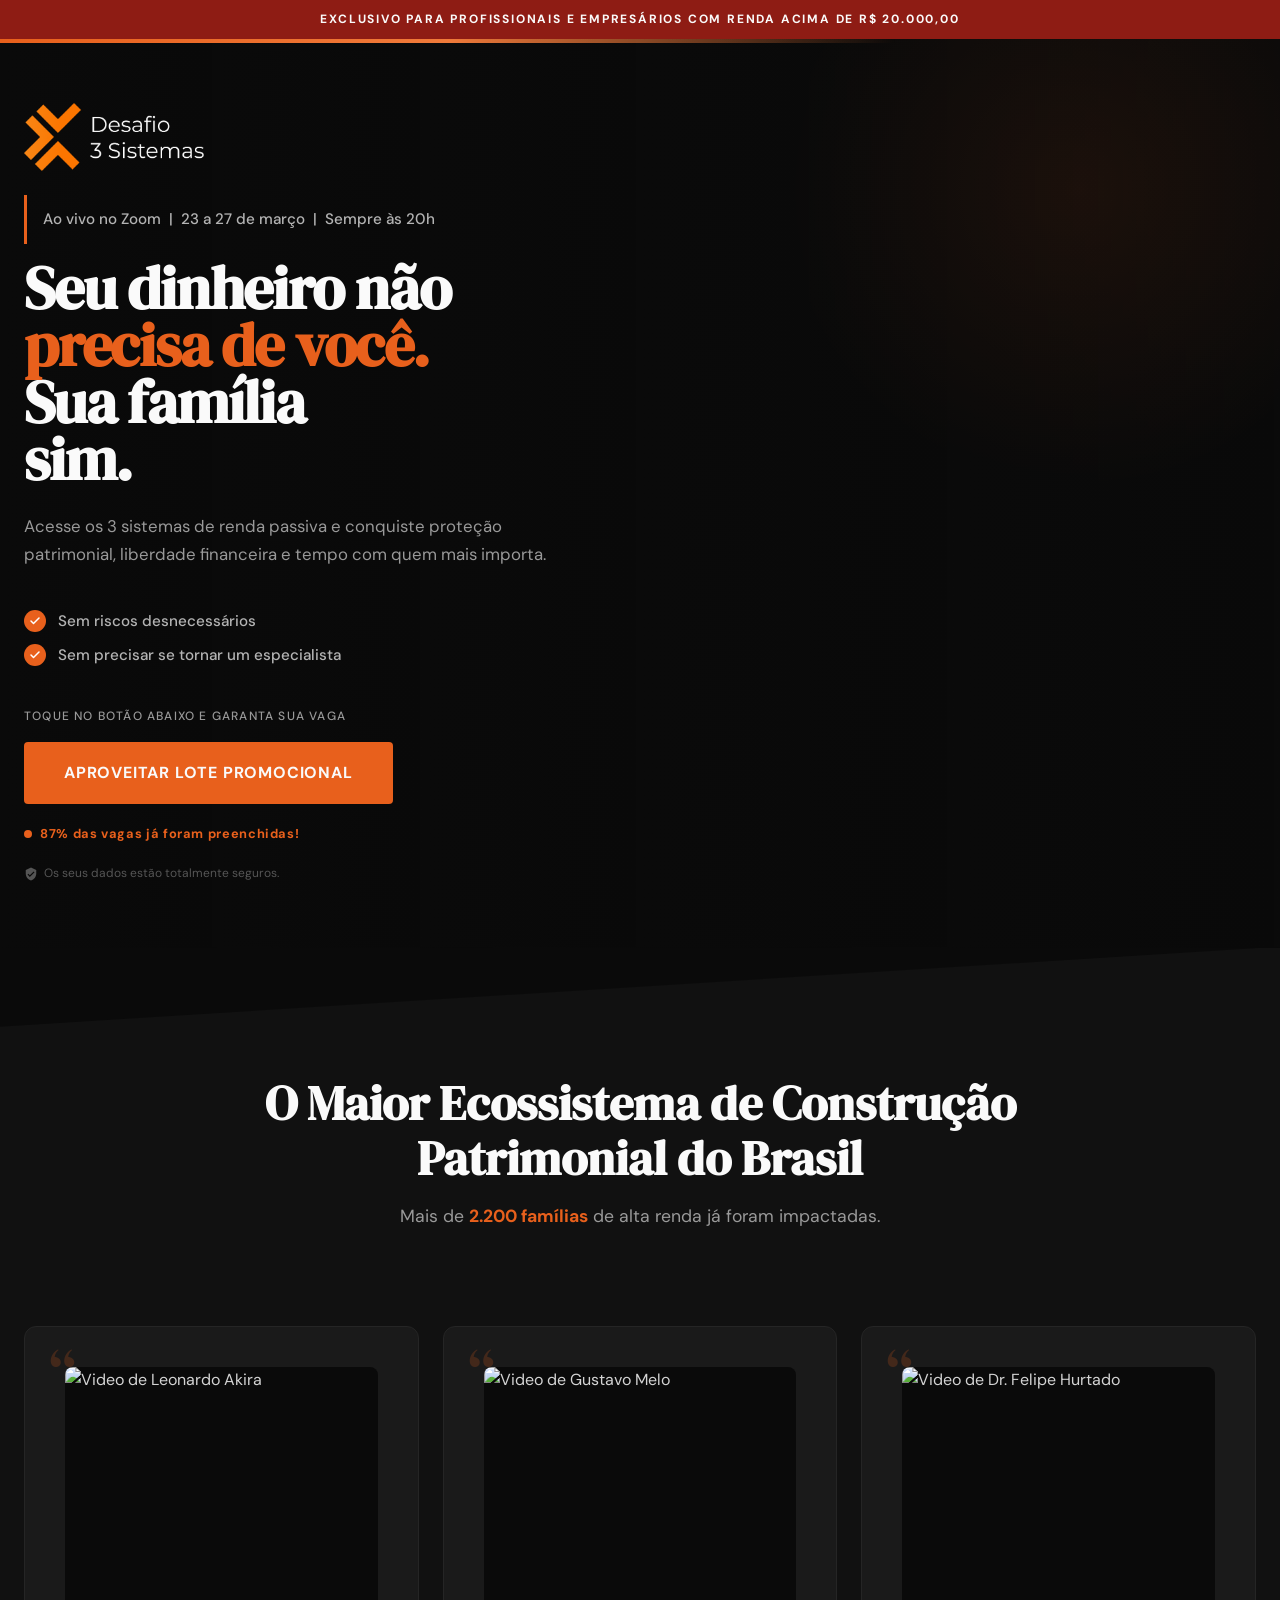
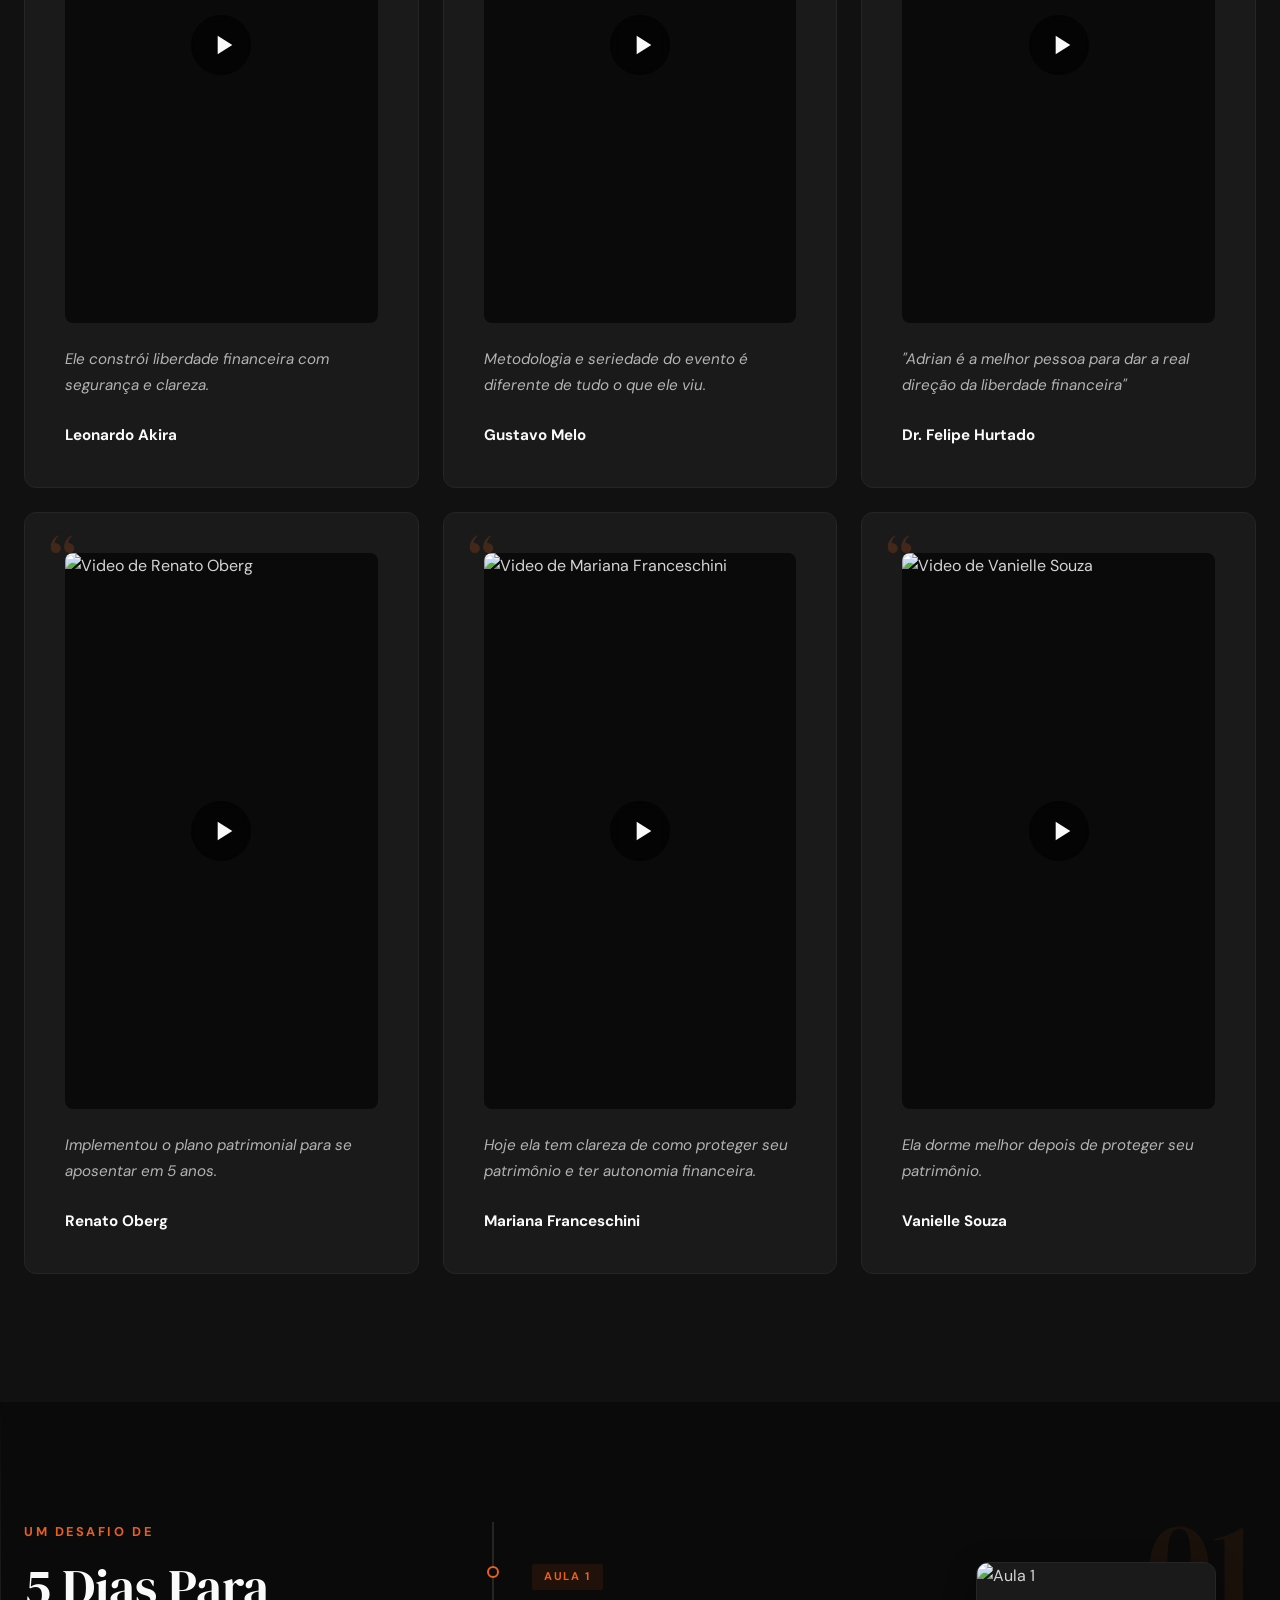
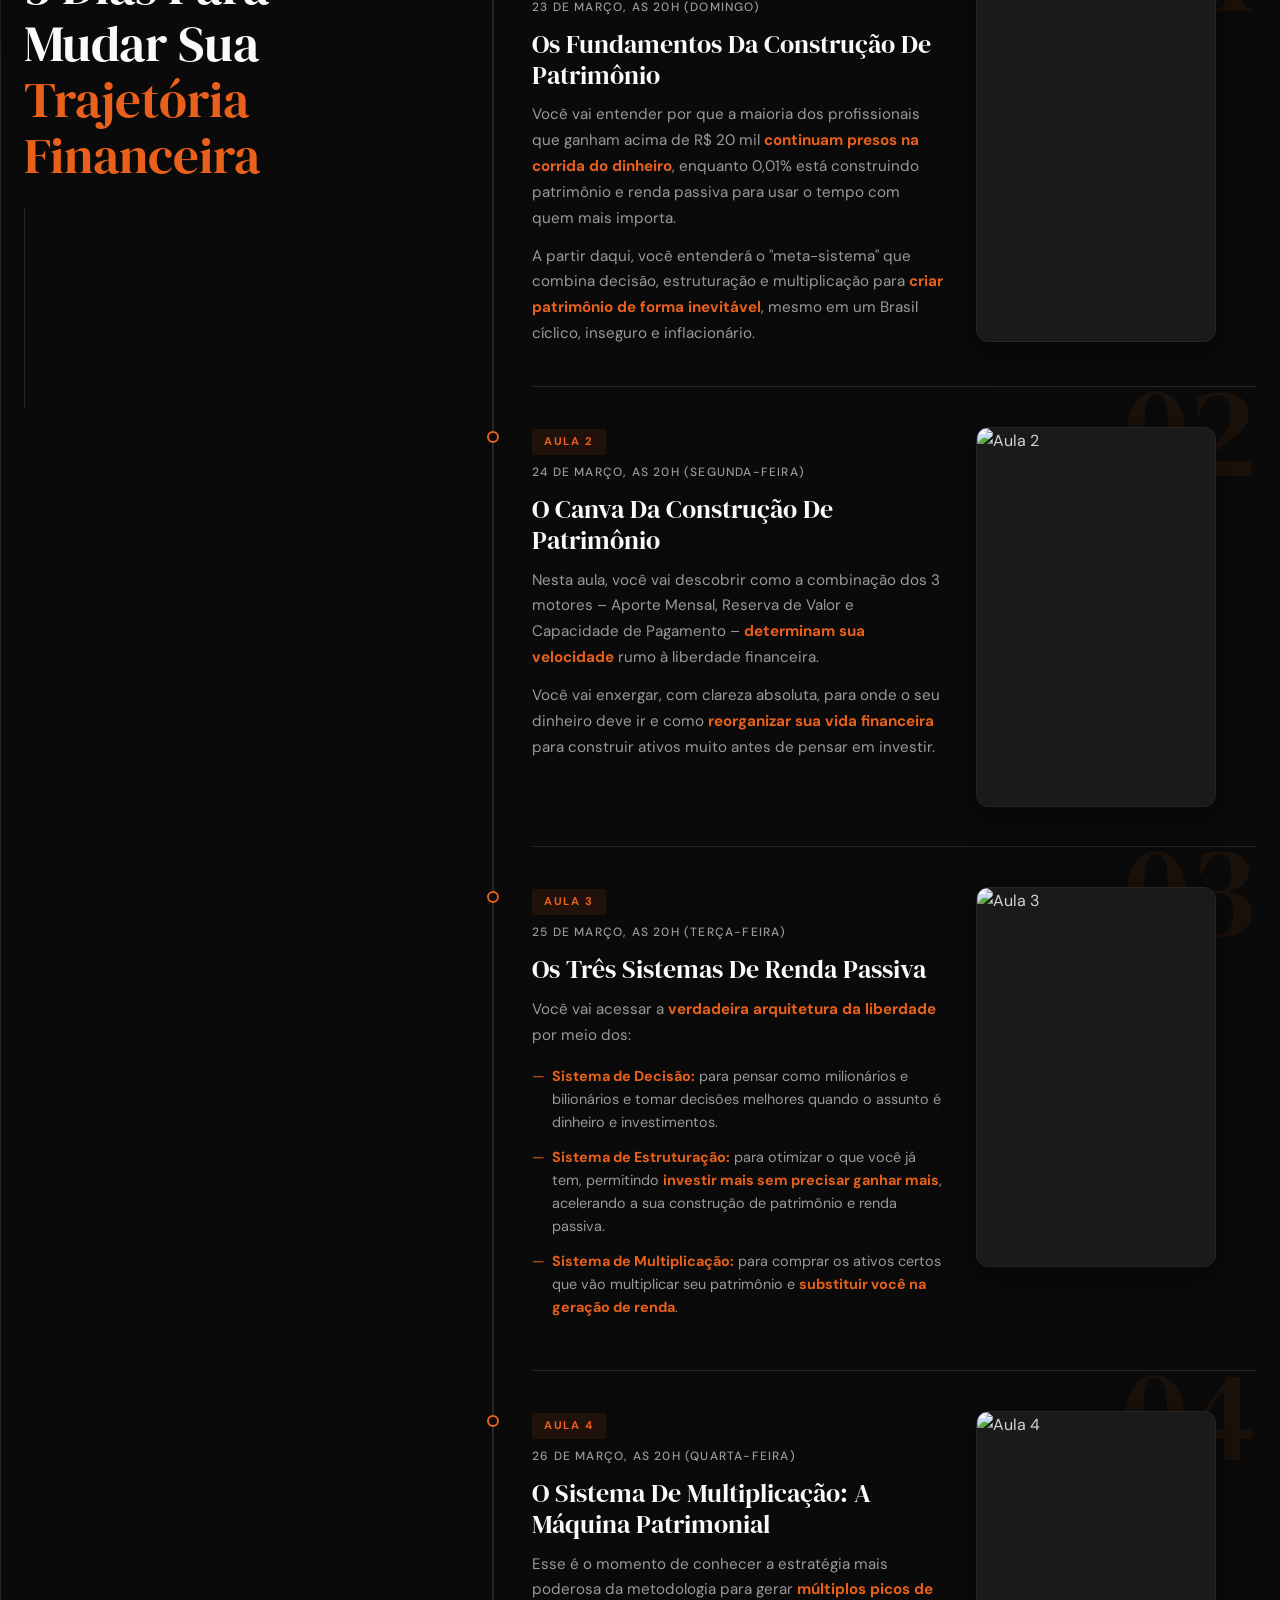
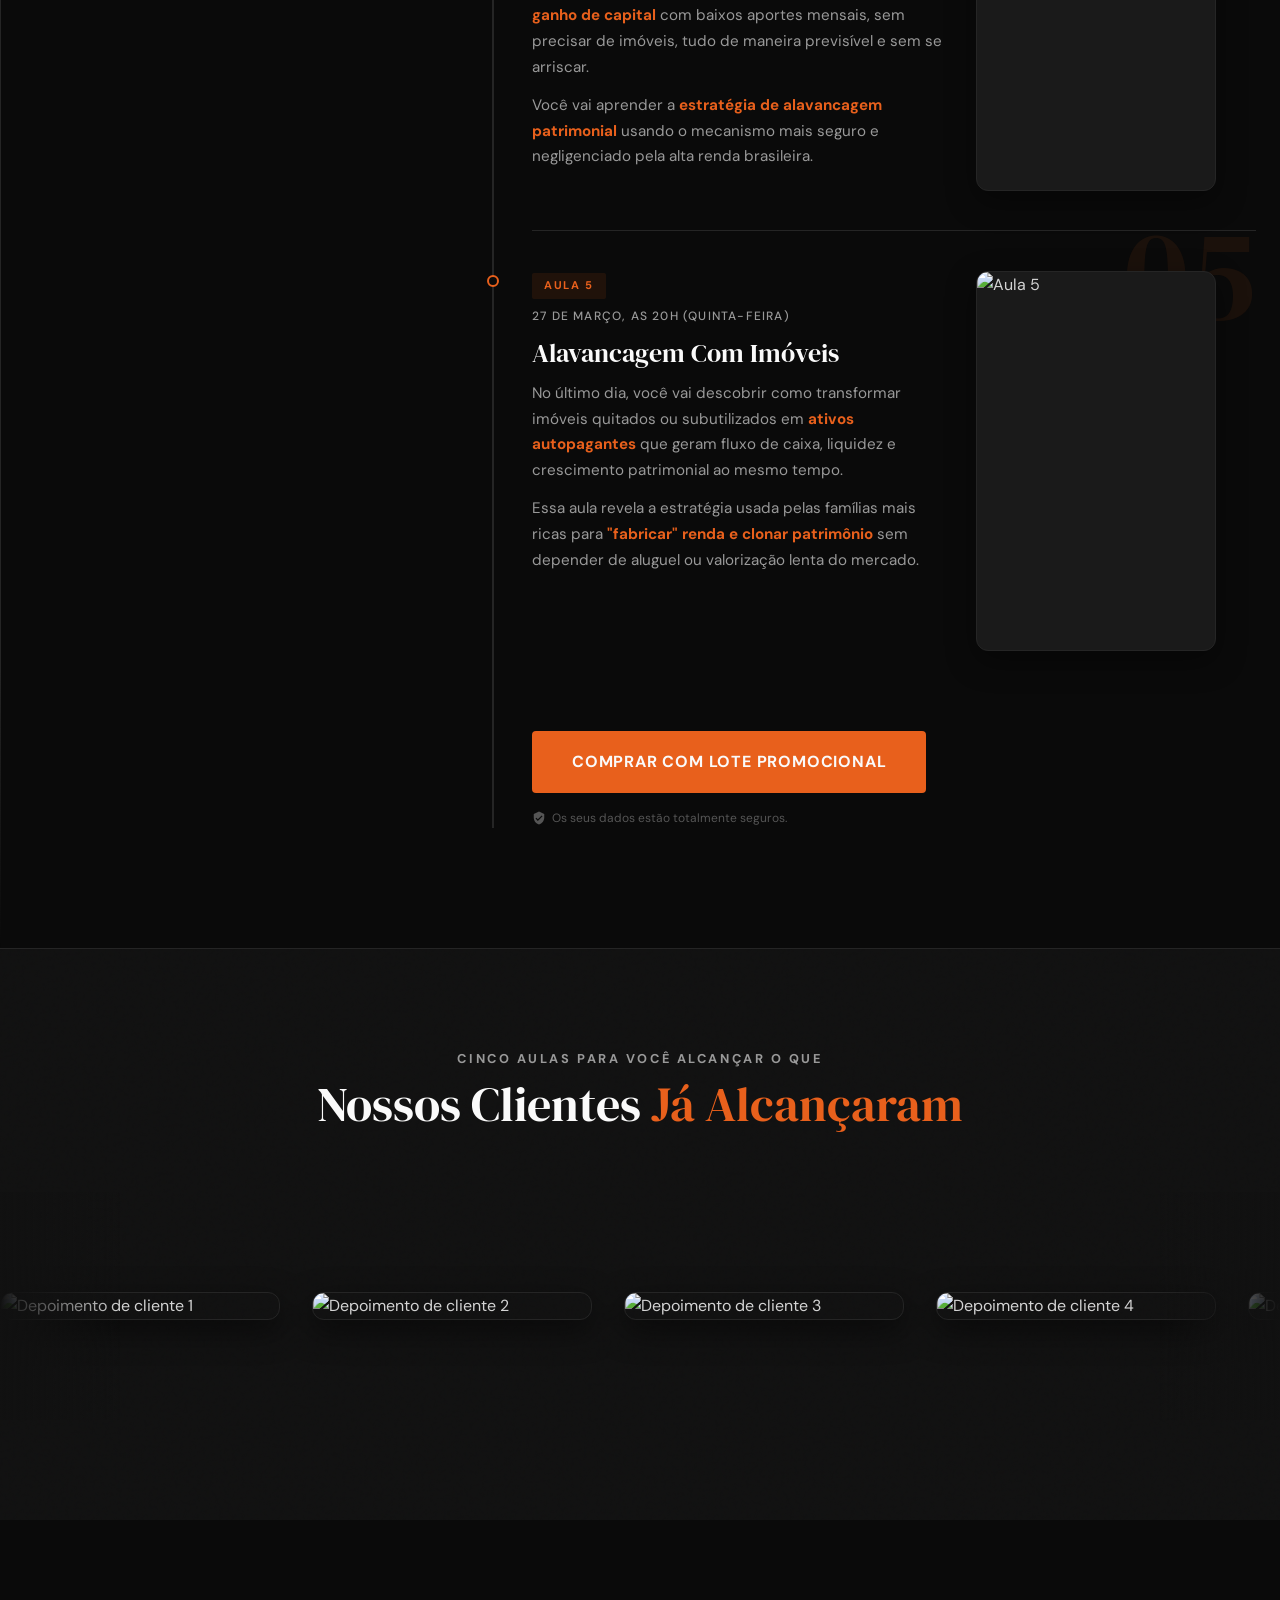
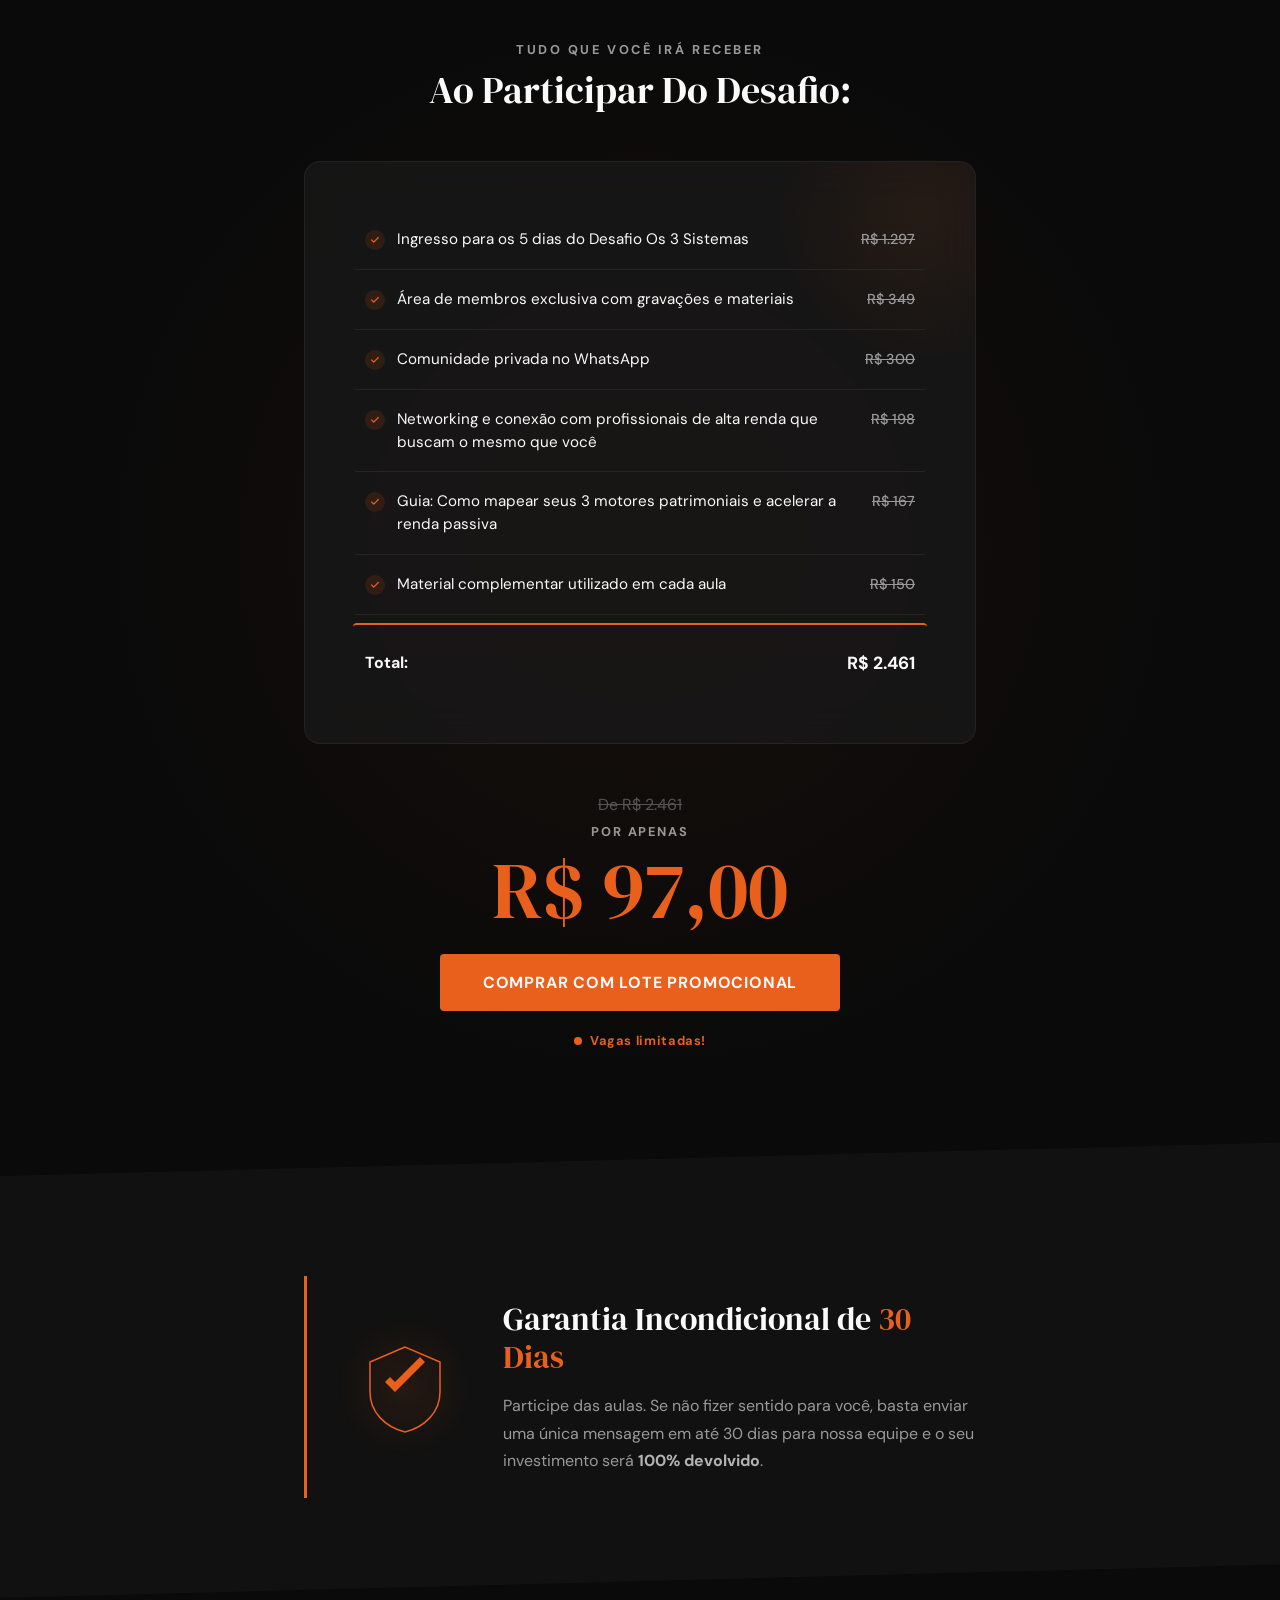
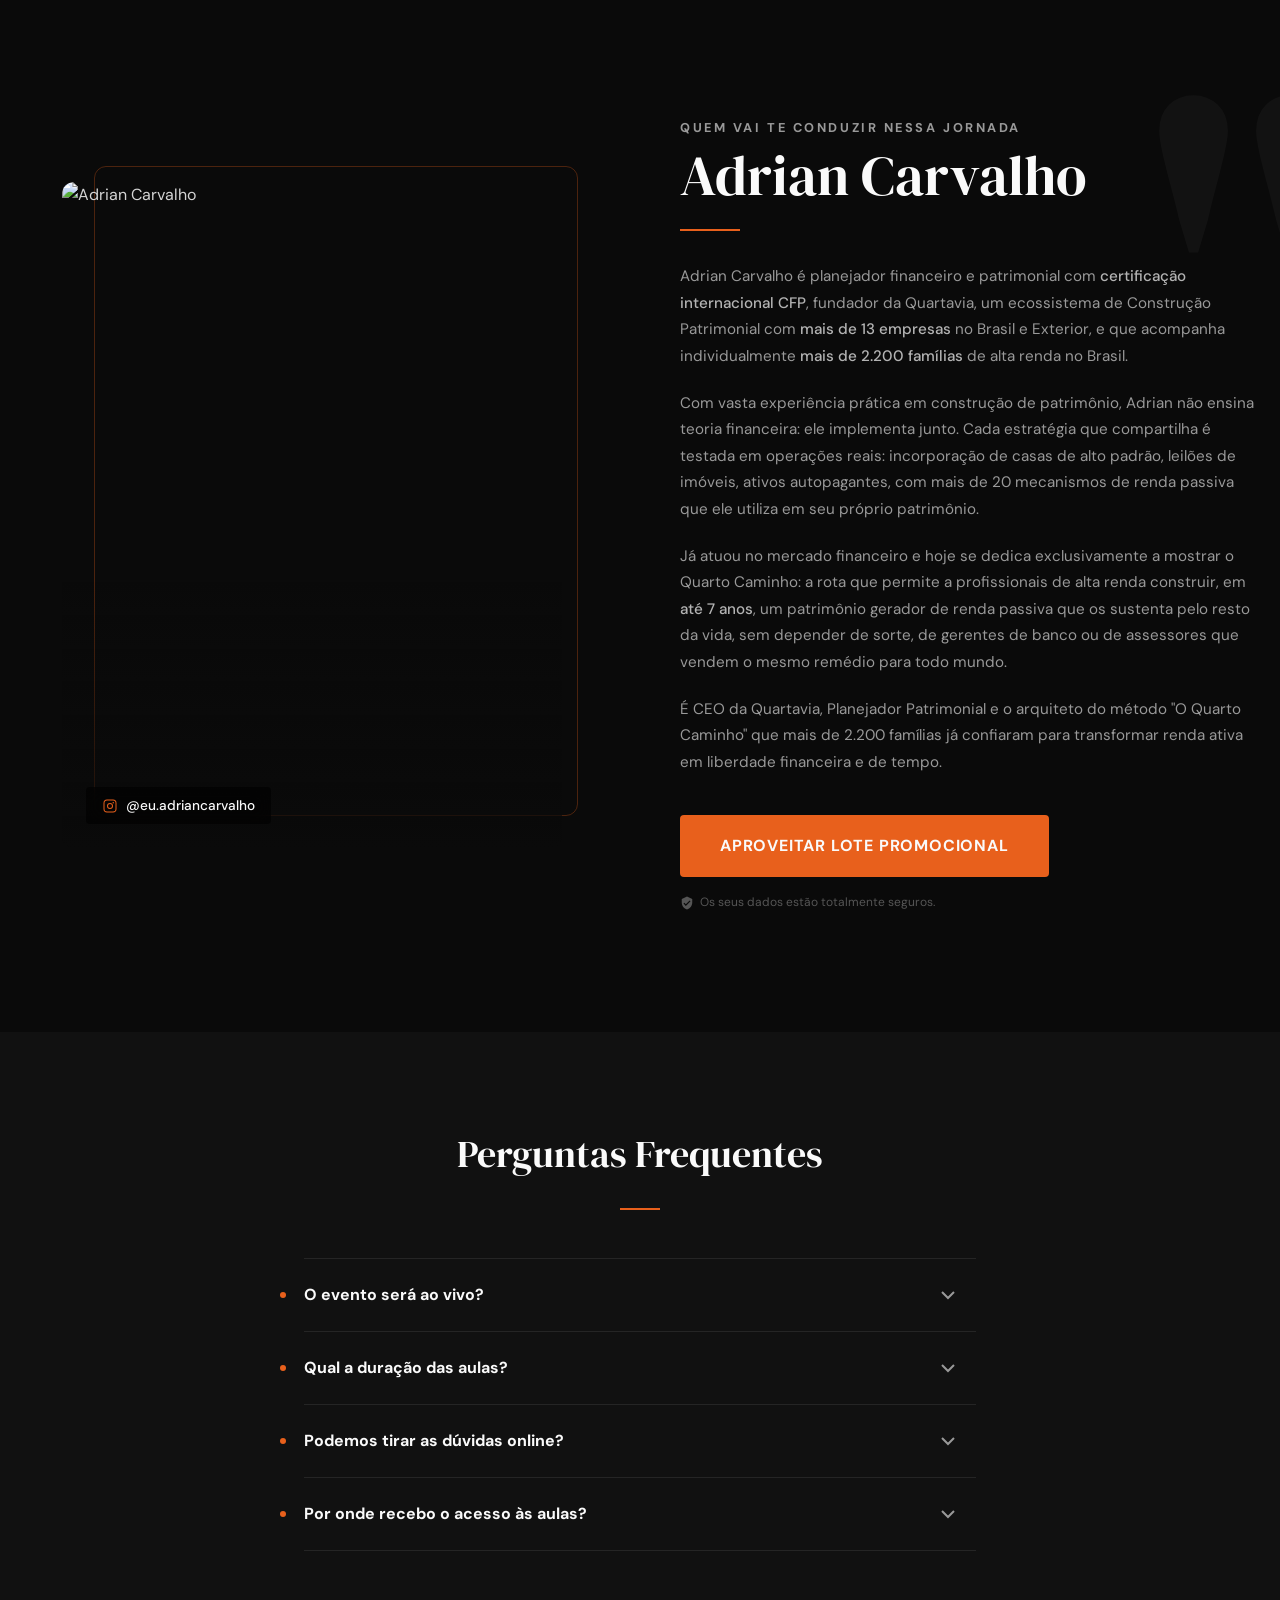
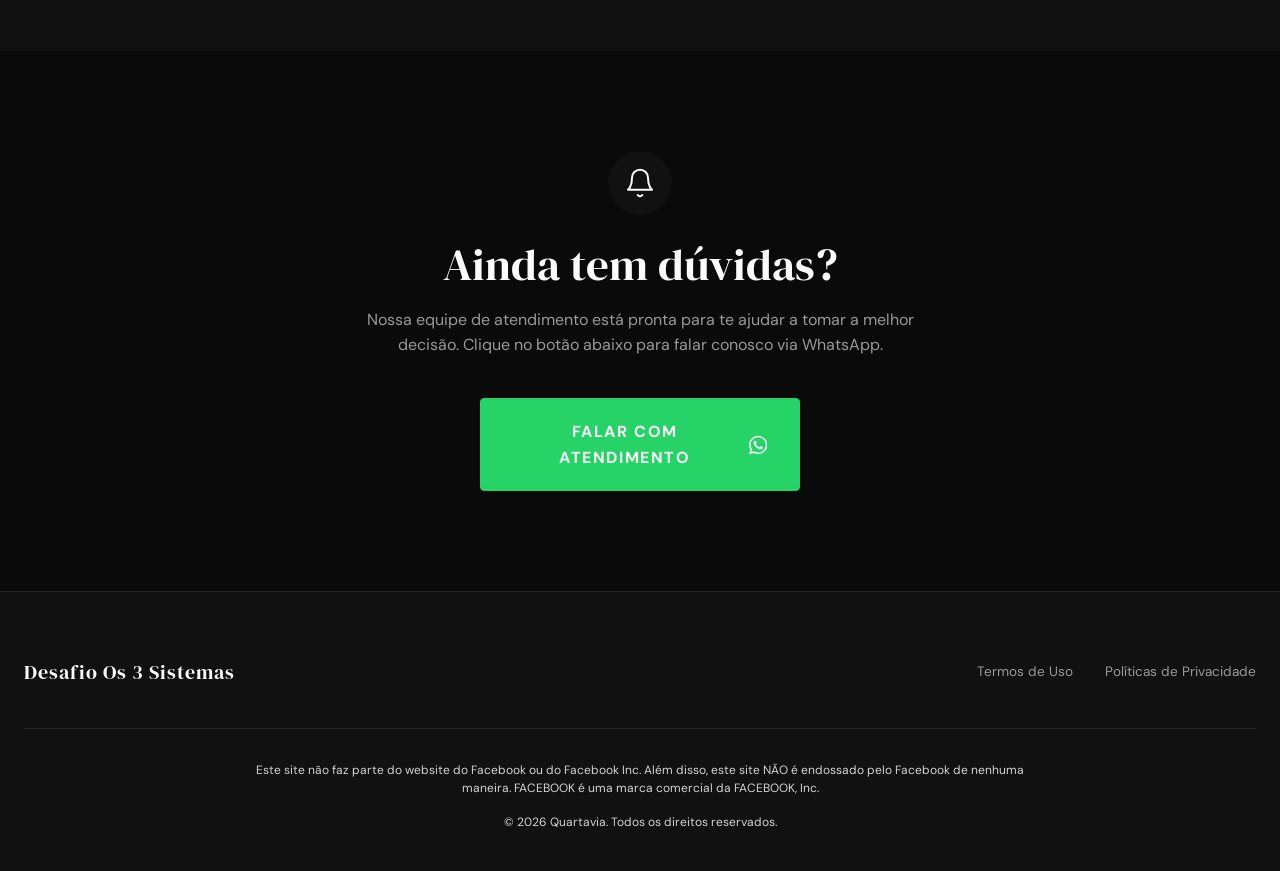
==== desafio-3-sistemas-de-renda-passiva-lp05-h1-ai/index.html @ 561c491b "feat: atualizado os textos e estilos do checkout popup" ====
<!DOCTYPE html>
<html lang="pt-BR">

<head>
  <meta charset="UTF-8">
  <meta name="viewport" content="width=device-width, initial-scale=1.0">
  <!-- Google Tag Manager -->
  <script>(function(w,d,s,l,i){w[l]=w[l]||[];w[l].push({'gtm.start':
  new Date().getTime(),event:'gtm.js'});var f=d.getElementsByTagName(s)[0],
  j=d.createElement(s),dl=l!='dataLayer'?'&l='+l:'';j.async=true;j.src=
  'https://www.googletagmanager.com/gtm.js?id='+i+dl;f.parentNode.insertBefore(j,f);
  })(window,document,'script','dataLayer','GTM-N483RZTK');</script>
  <!-- End Google Tag Manager -->

  <script
    src="https://cdn.utmify.com.br/scripts/utms/latest.js"
    data-utmify-prevent-subids
    data-utmify-ignore-retry
    data-utmify-ignore-iframe
    data-utmify-fast-start
    async
    defer
  ></script>

  <!-- Start of Async ProveSource Code -->
  <script>!function(o,i){window.provesrc&&window.console&&console.error&&console.error("ProveSource is included twice in this page."),window.provesrc={dq:[],display:function(){this.dq.push(arguments)}},o._provesrcAsyncInit=function(){window.provesrc.init({apiKey:"eyJhbGciOiJIUzI1NiIsInR5cCI6IkpXVCJ9.eyJhY2NvdW50SWQiOiI2NTg0OGY3MGUwNTk2ZDNhNmEzN2E2MTUiLCJpYXQiOjE3MDMxODYyODh9.XUaHmP8Ln0PdGFLKvHGaRYcASFO1yX2N2ty7mOG3ffg",v:"0.0.4"})};var r=i.createElement("script");r.type="text/javascript",r.async=!0,r["ch"+"ar"+"set"]="UTF-8",r.src="https://cdn.provesrc.com/provesrc.js";var e=i.getElementsByTagName("script")[0];e.parentNode.insertBefore(r,e)}(window,document);</script>
  <!-- End of Async ProveSource Code -->

  <title>Desafio 3 Sistemas de Renda Passiva | lp05-h1-ai</title>
  <link rel="icon" type="image/svg+xml" href="/images/favicon.svg">
  <meta name="description"
    content="Acesse os 3 sistemas de renda passiva e conquiste proteção patrimonial, liberdade financeira e tempo com quem mais importa. Evento ao vivo de 23 a 27 de março.">

  <!-- Preconnect -->
  <link rel="preconnect" href="https://fonts.googleapis.com">
  <link rel="preconnect" href="https://fonts.gstatic.com" crossorigin>

  <!-- Fonts: DM Serif Display + DM Sans (max 3 weights) -->
  <link
    href="https://fonts.googleapis.com/css2?family=DM+Sans:ital,wght@0,400;0,500;0,700;1,400&family=DM+Serif+Display:ital@0;1&display=swap"
    rel="stylesheet">

  <!-- intl-tel-input CSS -->
  <link rel="stylesheet" href="https://cdn.jsdelivr.net/npm/intl-tel-input@24.6.0/build/css/intlTelInput.css">

  <!-- CSS -->
  <link rel="stylesheet" href="/desafio-3-sistemas-de-renda-passiva-lp05-h1-ai/style.css">
</head>

<body>
  <!-- Google Tag Manager (noscript) -->
  <noscript><iframe src="https://www.googletagmanager.com/ns.html?id=GTM-N483RZTK"
  height="0" width="0" style="display:none;visibility:hidden"></iframe></noscript>
  <!-- End Google Tag Manager (noscript) -->


  <!-- ============================
       TOPBAR ALERTA
       ============================ -->
  <div class="topbar">
    <div class="container topbar__container">
      Exclusivo para profissionais e empresários com renda acima de R$ 20.000,00
    </div>
  </div>

  <!-- ============================
       HERO - Split Assimetrico
       ============================ -->
  <section class="hero" id="hero">
    <!-- Background Image -->
    <div class="hero__bg"></div>
    <!-- Ambient glow -->
    <div class="hero__glow"></div>

    <div class="hero__container">
      <!-- Lado esquerdo: conteúdo principal (70%) -->
      <div class="hero__content">
        <img src="/images/Logo desafio png.png" alt="Desafio Os 3 Sistemas da Renda Passiva" class="hero__logo">

        <p class="hero__event-info">Ao vivo no Zoom &nbsp;|&nbsp; 23 a 27 de março &nbsp;|&nbsp; Sempre às 20h</p>

        <h1 class="hero__headline">
          <span>Seu dinheiro não</span>
          <span class="accent">precisa de você.</span>
          <span>Sua família</span>
          <span>sim.</span>
        </h1>

        <p class="hero__paragraph">Acesse os 3 sistemas de renda passiva e conquiste proteção patrimonial, liberdade
          financeira e tempo com quem mais importa.</p>

        <ul class="hero__checks">
          <li>Sem riscos desnecessários</li>
          <li>Sem precisar se tornar um especialista</li>
        </ul>

        <div class="hero__cta-area">
          <p class="hero__micro-cta">Toque no botão abaixo e garanta sua vaga</p>
          <a href="#cronograma" class="btn-primary" id="hero-cta">Aproveitar Lote Promocional</a>
          <div class="hero__urgency-badge">87% das vagas já foram preenchidas!</div>
          <p class="hero__trust">
            <svg xmlns="http://www.w3.org/2000/svg" viewBox="0 0 24 24">
              <path
                d="M12 1L3 5v6c0 5.55 3.84 10.74 9 12 5.16-1.26 9-6.45 9-12V5l-9-4zm-2 16l-4-4 1.41-1.41L10 14.17l6.59-6.59L18 9l-8 8z" />
            </svg>
            Os seus dados estão totalmente seguros.
          </p>
        </div>
      </div>

      <!-- Lado direito: sidebar decorativa (para futura imagem) -->
      <aside class="hero__sidebar">
      </aside>
    </div>
  </section>

  <!-- ============================
       SECAO 2 - PROVA SOCIAL (Floating Cards)
       ============================ -->
  <section class="social-proof" id="prova-social">
    <div class="container">
      <div class="social-proof__header">
        <h2 class="social-proof__headline">O Maior Ecossistema de Construção<br>Patrimonial do Brasil</h2>
        <p class="social-proof__subheadline">Mais de <strong>2.200 famílias</strong> de alta renda já foram impactadas.
        </p>
      </div>
    </div>

    <div class="social-proof__grid">
      <!-- Card 1 -->
      <div class="testimonial-card" data-aos="fade-up">
        <div class="testimonial-card__video-wrapper">
          <div class="testimonial-card__thumb" onclick="playVideo(this)">
            <img src="/.netlify/images?url=/images/thumb-Leonardo.png&w=400&q=80" alt="Video de Leonardo Akira"
              loading="lazy" width="400" height="711">
            <div class="testimonial-card__play">
              <svg viewBox="0 0 24 24" fill="currentColor">
                <path d="M8 5v14l11-7z" />
              </svg>
            </div>
          </div>
          <iframe data-src="https://www.youtube.com/embed/wsxq7vur5oU?autoplay=1&rel=0&modestbranding=1"
            title="YouTube video player"
            allow="accelerometer; autoplay; clipboard-write; encrypted-media; gyroscope; picture-in-picture; web-share"
            allowfullscreen></iframe>
        </div>
        <p class="testimonial-card__text">Ele constrói liberdade financeira com segurança e clareza.</p>
        <div class="testimonial-card__footer">
          <div class="testimonial-card__name">Leonardo Akira</div>
        </div>
      </div>

      <!-- Card 2 -->
      <div class="testimonial-card" data-aos="fade-up">
        <div class="testimonial-card__video-wrapper">
          <div class="testimonial-card__thumb" onclick="playVideo(this)">
            <img src="/.netlify/images?url=/images/thumb-Gustavo.png&w=400&q=80" alt="Video de Gustavo Melo"
              loading="lazy" width="400" height="711">
            <div class="testimonial-card__play">
              <svg viewBox="0 0 24 24" fill="currentColor">
                <path d="M8 5v14l11-7z" />
              </svg>
            </div>
          </div>
          <iframe data-src="https://www.youtube.com/embed/0SMbAvx3kbg?autoplay=1&rel=0&modestbranding=1"
            title="YouTube video player"
            allow="accelerometer; autoplay; clipboard-write; encrypted-media; gyroscope; picture-in-picture; web-share"
            allowfullscreen></iframe>
        </div>
        <p class="testimonial-card__text">Metodologia e seriedade do evento é diferente de tudo o que ele viu.</p>
        <div class="testimonial-card__footer">
          <div class="testimonial-card__name">Gustavo Melo</div>
        </div>
      </div>

      <!-- Card 3 -->
      <div class="testimonial-card" data-aos="fade-up">
        <div class="testimonial-card__video-wrapper">
          <div class="testimonial-card__thumb" onclick="playVideo(this)">
            <img src="/.netlify/images?url=/images/thumb-Hurtado.jpg.jpeg&w=400&q=80" alt="Video de Dr. Felipe Hurtado"
              loading="lazy" width="400" height="711">
            <div class="testimonial-card__play">
              <svg viewBox="0 0 24 24" fill="currentColor">
                <path d="M8 5v14l11-7z" />
              </svg>
            </div>
          </div>
          <iframe data-src="https://www.youtube.com/embed/pCjADRNK67w?autoplay=1&rel=0&modestbranding=1"
            title="YouTube video player"
            allow="accelerometer; autoplay; clipboard-write; encrypted-media; gyroscope; picture-in-picture; web-share"
            allowfullscreen></iframe>
        </div>
        <p class="testimonial-card__text">"Adrian é a melhor pessoa para dar a real direção da liberdade financeira"</p>
        <div class="testimonial-card__footer">
          <div class="testimonial-card__name">Dr. Felipe Hurtado</div>
        </div>
      </div>

      <!-- Card 4 -->
      <div class="testimonial-card" data-aos="fade-up">
        <div class="testimonial-card__video-wrapper">
          <div class="testimonial-card__thumb" onclick="playVideo(this)">
            <img src="/.netlify/images?url=/images/thumb-Renato.png&w=400&q=80" alt="Video de Renato Oberg"
              loading="lazy" width="400" height="711">
            <div class="testimonial-card__play">
              <svg viewBox="0 0 24 24" fill="currentColor">
                <path d="M8 5v14l11-7z" />
              </svg>
            </div>
          </div>
          <iframe data-src="https://www.youtube.com/embed/Mnekarl2OXs?autoplay=1&rel=0&modestbranding=1"
            title="YouTube video player"
            allow="accelerometer; autoplay; clipboard-write; encrypted-media; gyroscope; picture-in-picture; web-share"
            allowfullscreen></iframe>
        </div>
        <p class="testimonial-card__text">Implementou o plano patrimonial para se aposentar em 5 anos.</p>
        <div class="testimonial-card__footer">
          <div class="testimonial-card__name">Renato Oberg</div>
        </div>
      </div>

      <!-- Card 5 -->
      <div class="testimonial-card" data-aos="fade-up">
        <div class="testimonial-card__video-wrapper">
          <div class="testimonial-card__thumb" onclick="playVideo(this)">
            <img src="/.netlify/images?url=/images/thumb-Mariana.png&w=400&q=80" alt="Video de Mariana Franceschini"
              loading="lazy" width="400" height="711">
            <div class="testimonial-card__play">
              <svg viewBox="0 0 24 24" fill="currentColor">
                <path d="M8 5v14l11-7z" />
              </svg>
            </div>
          </div>
          <iframe data-src="https://www.youtube.com/embed/J3wsp4-83D4?autoplay=1&rel=0&modestbranding=1"
            title="YouTube video player"
            allow="accelerometer; autoplay; clipboard-write; encrypted-media; gyroscope; picture-in-picture; web-share"
            allowfullscreen></iframe>
        </div>
        <p class="testimonial-card__text">Hoje ela tem clareza de como proteger seu patrimônio e ter autonomia
          financeira.</p>
        <div class="testimonial-card__footer">
          <div class="testimonial-card__name">Mariana Franceschini</div>
        </div>
      </div>

      <!-- Card 6 -->
      <div class="testimonial-card" data-aos="fade-up">
        <div class="testimonial-card__video-wrapper">
          <div class="testimonial-card__thumb" onclick="playVideo(this)">
            <img src="/.netlify/images?url=/images/thumb-Vanielle.jpg.jpeg&w=400&q=80" alt="Video de Vanielle Souza"
              loading="lazy" width="400" height="711">
            <div class="testimonial-card__play">
              <svg viewBox="0 0 24 24" fill="currentColor">
                <path d="M8 5v14l11-7z" />
              </svg>
            </div>
          </div>
          <iframe data-src="https://www.youtube.com/embed/MuucmyeZkkI?autoplay=1&rel=0&modestbranding=1"
            title="YouTube video player"
            allow="accelerometer; autoplay; clipboard-write; encrypted-media; gyroscope; picture-in-picture; web-share"
            allowfullscreen></iframe>
        </div>
        <p class="testimonial-card__text">Ela dorme melhor depois de proteger seu patrimônio.</p>
        <div class="testimonial-card__footer">
          <div class="testimonial-card__name">Vanielle Souza</div>
        </div>
      </div>
    </div>
  </section>

  <!-- ============================
       SECAO 3 - CRONOGRAMA DAS AULAS
       ============================ -->
  <section class="schedule" id="cronograma">
    <!-- Bleed left timeline linha -->
    <div class="schedule__bleed-line"></div>

    <div class="container schedule__container">

      <!-- Coluna esquerda (sticky) -->
      <div class="schedule__sidebar">
        <span class="schedule__eyebrow">Um Desafio De</span>
        <h2 class="schedule__headline">5 Dias Para Mudar Sua <span class="accent">Trajetória Financeira</span></h2>
        <div class="schedule__deco-line"></div>
      </div>

      <!-- Coluna direita (timeline) -->
      <div class="schedule__timeline">

        <!-- Aula 1 -->
        <article class="schedule-card" data-aos="fade-up" data-aos-delay="0">
          <div class="schedule-card__node"></div>
          <div class="schedule-card__watermark">01</div>

          <div class="schedule-card__content">
            <div class="schedule-card__text">
              <span class="schedule-card__tag">Aula 1</span>
              <p class="schedule-card__date">23 De Março, As 20h (Domingo)</p>
              <h3 class="schedule-card__title">Os Fundamentos Da Construção De Patrimônio</h3>
              <p class="schedule-card__paragraph">
                Você vai entender por que a maioria dos profissionais que ganham acima de R$ 20 mil <strong>continuam
                  presos na corrida do dinheiro</strong>, enquanto 0,01% está construindo patrimônio e renda passiva
                para usar o tempo com quem mais importa.
              </p>
              <p class="schedule-card__paragraph">
                A partir daqui, você entenderá o "meta-sistema" que combina decisão, estruturação e multiplicação para
                <strong>criar patrimônio de forma inevitável</strong>, mesmo em um Brasil cíclico, inseguro e
                inflacionário.
              </p>
            </div>
            <div class="schedule-card__image-wrapper">
              <img src="/.netlify/images?url=/images/sessão-aula-dia-1.jpg&w=600&q=80" alt="Aula 1" loading="lazy">
            </div>
          </div>
        </article>

        <!-- Aula 2 -->
        <article class="schedule-card" data-aos="fade-up" data-aos-delay="100">
          <div class="schedule-card__node"></div>
          <div class="schedule-card__watermark">02</div>

          <div class="schedule-card__content">
            <div class="schedule-card__text">
              <span class="schedule-card__tag">Aula 2</span>
              <p class="schedule-card__date">24 De Março, As 20h (Segunda-feira)</p>
              <h3 class="schedule-card__title">O Canva Da Construção De Patrimônio</h3>
              <p class="schedule-card__paragraph">
                Nesta aula, você vai descobrir como a combinação dos 3 motores – Aporte Mensal, Reserva de Valor e
                Capacidade de Pagamento – <strong>determinam sua velocidade</strong> rumo à liberdade financeira.
              </p>
              <p class="schedule-card__paragraph">
                Você vai enxergar, com clareza absoluta, para onde o seu dinheiro deve ir e como <strong>reorganizar sua
                  vida financeira</strong> para construir ativos muito antes de pensar em investir.
              </p>
            </div>
            <div class="schedule-card__image-wrapper">
              <img src="/.netlify/images?url=/images/sessão-aula-dia-2.jpg&w=600&q=80" alt="Aula 2" loading="lazy">
            </div>
          </div>
        </article>

        <!-- Aula 3 -->
        <article class="schedule-card" data-aos="fade-up" data-aos-delay="200">
          <div class="schedule-card__node"></div>
          <div class="schedule-card__watermark">03</div>

          <div class="schedule-card__content">
            <div class="schedule-card__text">
              <span class="schedule-card__tag">Aula 3</span>
              <p class="schedule-card__date">25 De Março, As 20h (Terça-feira)</p>
              <h3 class="schedule-card__title">Os Três Sistemas De Renda Passiva</h3>
              <p class="schedule-card__paragraph">
                Você vai acessar a <strong>verdadeira arquitetura da liberdade</strong> por meio dos:
              </p>
              <ul class="schedule-card__bullets">
                <li><strong>Sistema de Decisão:</strong> para pensar como milionários e bilionários e tomar decisões
                  melhores quando o assunto é dinheiro e investimentos.</li>
                <li><strong>Sistema de Estruturação:</strong> para otimizar o que você já tem, permitindo
                  <strong>investir mais sem precisar ganhar mais</strong>, acelerando a sua construção de patrimônio e
                  renda passiva.</li>
                <li><strong>Sistema de Multiplicação:</strong> para comprar os ativos certos que vão multiplicar seu
                  patrimônio e <strong>substituir você na geração de renda</strong>.</li>
              </ul>
            </div>
            <div class="schedule-card__image-wrapper">
              <img src="/.netlify/images?url=/images/sessão-aula-dia-3.jpg&w=600&q=80" alt="Aula 3" loading="lazy">
            </div>
          </div>
        </article>

        <!-- Aula 4 -->
        <article class="schedule-card" data-aos="fade-up" data-aos-delay="300">
          <div class="schedule-card__node"></div>
          <div class="schedule-card__watermark">04</div>

          <div class="schedule-card__content">
            <div class="schedule-card__text">
              <span class="schedule-card__tag">Aula 4</span>
              <p class="schedule-card__date">26 De Março, As 20h (Quarta-feira)</p>
              <h3 class="schedule-card__title">O Sistema De Multiplicação: A Máquina Patrimonial</h3>
              <p class="schedule-card__paragraph">
                Esse é o momento de conhecer a estratégia mais poderosa da metodologia para gerar <strong>múltiplos
                  picos de ganho de capital</strong> com baixos aportes mensais, sem precisar de imóveis, tudo de
                maneira previsível e sem se arriscar.
              </p>
              <p class="schedule-card__paragraph">
                Você vai aprender a <strong>estratégia de alavancagem patrimonial</strong> usando o mecanismo mais
                seguro e negligenciado pela alta renda brasileira.
              </p>
            </div>
            <div class="schedule-card__image-wrapper">
              <img src="/.netlify/images?url=/images/sessão-aula-dia-4.jpg&w=600&q=80" alt="Aula 4" loading="lazy">
            </div>
          </div>
        </article>

        <!-- Aula 5 -->
        <article class="schedule-card" data-aos="fade-up" data-aos-delay="400">
          <div class="schedule-card__node"></div>
          <div class="schedule-card__watermark">05</div>

          <div class="schedule-card__content">
            <div class="schedule-card__text">
              <span class="schedule-card__tag">Aula 5</span>
              <p class="schedule-card__date">27 De Março, As 20h (Quinta-feira)</p>
              <h3 class="schedule-card__title">Alavancagem Com Imóveis</h3>
              <p class="schedule-card__paragraph">
                No último dia, você vai descobrir como transformar imóveis quitados ou subutilizados em <strong>ativos
                  autopagantes</strong> que geram fluxo de caixa, liquidez e crescimento patrimonial ao mesmo tempo.
              </p>
              <p class="schedule-card__paragraph">
                Essa aula revela a estratégia usada pelas famílias mais ricas para <strong>"fabricar" renda e clonar
                  patrimônio</strong> sem depender de aluguel ou valorização lenta do mercado.
              </p>
            </div>
            <div class="schedule-card__image-wrapper">
              <img src="/.netlify/images?url=/images/sessão-aula-dia-5.jpg&w=600&q=80" alt="Aula 5" loading="lazy">
            </div>
          </div>
        </article>

        <div class="schedule__cta-area">
          <a href="#oferta" class="btn-primary" id="schedule-cta">Comprar Com Lote Promocional</a>
          <p class="hero__trust">
            <svg xmlns="http://www.w3.org/2000/svg" viewBox="0 0 24 24">
              <path
                d="M12 1L3 5v6c0 5.55 3.84 10.74 9 12 5.16-1.26 9-6.45 9-12V5l-9-4zm-2 16l-4-4 1.41-1.41L10 14.17l6.59-6.59L18 9l-8 8z" />
            </svg>
            Os seus dados estão totalmente seguros.
          </p>
        </div>
      </div>
    </div>
  </section>

  <!-- ============================
       SECAO 4 - PROVA SOCIAL (RESULTADOS - MARQUEE)
       ============================ -->
  <section class="results">
    <!-- Base noise overlay -->
    <div class="results__noise-overlay"></div>

    <div class="container results__header" data-aos="fade-up">
      <span class="results__eyebrow">Cinco Aulas Para Você Alcançar O Que</span>
      <h2 class="results__headline">Nossos Clientes <span class="accent">Já Alcançaram</span></h2>
    </div>

    <!-- Indicador de Arraste (Mobile) -->
    <div class="results__scroll-indicator">
      <span>Arraste para o lado</span>
      <svg width="16" height="16" viewBox="0 0 24 24" fill="none" stroke="currentColor" stroke-width="2">
        <path d="M18 13l5-5-5-5M6 13l-5-5 5-5M2 8h20" />
      </svg>
    </div>

    <div class="results__marquee-wrapper">
      <!-- Row 1: Left to Right -->
      <div class="results__marquee-row results__marquee-row--1">
        <!-- Grupo 1 -->
        <div class="results-print">
          <img src="/.netlify/images?url=/images/Depoimento print 1.jpeg&w=400&q=80" alt="Depoimento de cliente 1"
            loading="lazy">
        </div>
        <div class="results-print">
          <img src="/.netlify/images?url=/images/Depoimento print 2.jpeg&w=400&q=80" alt="Depoimento de cliente 2"
            loading="lazy">
        </div>
        <div class="results-print">
          <img src="/.netlify/images?url=/images/Depoimento print 3.jpeg&w=400&q=80" alt="Depoimento de cliente 3"
            loading="lazy">
        </div>
        <div class="results-print">
          <img src="/.netlify/images?url=/images/Depoimento print 4.jpeg&w=400&q=80" alt="Depoimento de cliente 4"
            loading="lazy">
        </div>

        <!-- Grupo 2 -->
        <div class="results-print">
          <img src="/.netlify/images?url=/images/Depoimento print 1.jpeg&w=400&q=80"
            alt="Depoimento de cliente 1 duplicado" loading="lazy">
        </div>
        <div class="results-print">
          <img src="/.netlify/images?url=/images/Depoimento print 2.jpeg&w=400&q=80"
            alt="Depoimento de cliente 2 duplicado" loading="lazy">
        </div>
        <div class="results-print">
          <img src="/.netlify/images?url=/images/Depoimento print 3.jpeg&w=400&q=80"
            alt="Depoimento de cliente 3 duplicado" loading="lazy">
        </div>
        <div class="results-print">
          <img src="/.netlify/images?url=/images/Depoimento print 4.jpeg&w=400&q=80"
            alt="Depoimento de cliente 4 duplicado" loading="lazy">
        </div>

        <!-- Grupo 3 (Triplicado para loop infinito real em qualquer tela) -->
        <div class="results-print">
          <img src="/.netlify/images?url=/images/Depoimento print 1.jpeg&w=400&q=80"
            alt="Depoimento de cliente 1 triplicado" loading="lazy">
        </div>
        <div class="results-print">
          <img src="/.netlify/images?url=/images/Depoimento print 2.jpeg&w=400&q=80"
            alt="Depoimento de cliente 2 triplicado" loading="lazy">
        </div>
        <div class="results-print">
          <img src="/.netlify/images?url=/images/Depoimento print 3.jpeg&w=400&q=80"
            alt="Depoimento de cliente 3 triplicado" loading="lazy">
        </div>
        <div class="results-print">
          <img src="/.netlify/images?url=/images/Depoimento print 4.jpeg&w=400&q=80"
            alt="Depoimento de cliente 4 triplicado" loading="lazy">
        </div>
      </div>
    </div>
  </section>

  <!-- ============================
       SECAO 5 - OFERTA (STACK DE VALOR)
       ============================ -->
  <section class="offer" id="oferta">
    <div class="container offer__container">
      <div class="offer__header" data-aos="fade-up">
        <span class="offer__eyebrow">Tudo Que Você Irá Receber</span>
        <h2 class="offer__headline">Ao Participar Do Desafio:</h2>
      </div>

      <!-- Card Glassmorphism -->
      <div class="offer-card" data-aos="fade-up" data-aos-delay="100">
        <ul class="offer-card__list">
          <li class="offer-card__item" data-aos="fade-up" data-aos-delay="200">
            <div class="offer-card__item-left">
              <span class="offer-card__check"></span>
              <span class="offer-card__name">Ingresso para os 5 dias do Desafio Os 3 Sistemas</span>
            </div>
            <span class="offer-card__price-strike">R$ 1.297</span>
          </li>
          <li class="offer-card__item" data-aos="fade-up" data-aos-delay="250">
            <div class="offer-card__item-left">
              <span class="offer-card__check"></span>
              <span class="offer-card__name">Área de membros exclusiva com gravações e materiais</span>
            </div>
            <span class="offer-card__price-strike">R$ 349</span>
          </li>
          <li class="offer-card__item" data-aos="fade-up" data-aos-delay="300">
            <div class="offer-card__item-left">
              <span class="offer-card__check"></span>
              <span class="offer-card__name">Comunidade privada no WhatsApp</span>
            </div>
            <span class="offer-card__price-strike">R$ 300</span>
          </li>
          <li class="offer-card__item" data-aos="fade-up" data-aos-delay="350">
            <div class="offer-card__item-left">
              <span class="offer-card__check"></span>
              <span class="offer-card__name">Networking e conexão com profissionais de alta renda que buscam o mesmo que
                você</span>
            </div>
            <span class="offer-card__price-strike">R$ 198</span>
          </li>
          <li class="offer-card__item" data-aos="fade-up" data-aos-delay="400">
            <div class="offer-card__item-left">
              <span class="offer-card__check"></span>
              <span class="offer-card__name">Guia: Como mapear seus 3 motores patrimoniais e acelerar a renda
                passiva</span>
            </div>
            <span class="offer-card__price-strike">R$ 167</span>
          </li>
          <li class="offer-card__item" data-aos="fade-up" data-aos-delay="450">
            <div class="offer-card__item-left">
              <span class="offer-card__check"></span>
              <span class="offer-card__name">Material complementar utilizado em cada aula</span>
            </div>
            <span class="offer-card__price-strike">R$ 150</span>
          </li>

          <li class="offer-card__item offer-card__item--total" data-aos="fade-up" data-aos-delay="500">
            <span class="offer-card__total-name">Total:</span>
            <span class="offer-card__total-value">R$ 2.461</span>
          </li>
        </ul>
      </div>

      <!-- Bloco de Preço / Checkout -->
      <div class="offer-checkout" data-aos="zoom-in" data-aos-delay="200">
        <p class="offer-checkout__from">De R$ 2.461</p>
        <p class="offer-checkout__label">Por Apenas</p>
        <div class="offer-checkout__price">R$ 97,00</div>

        <div class="offer-checkout__cta-area">
          <button type="button" class="btn-primary" id="offer-cta" data-modal="checkout-modal">Comprar Com Lote Promocional</button>
          <div class="hero__urgency-badge">Vagas limitadas!</div>
        </div>
      </div>
    </div>
  </section>

  <!-- ============================
       SECAO 6 - GARANTIA 
       ============================ -->
  <section class="guarantee" id="garantia">
    <div class="guarantee__bg"></div>
    <div class="container guarantee__container" data-aos="fade-up">
      <div class="guarantee__block">
        <!-- Ícone / Escudo Esquerda -->
        <div class="guarantee__icon-box">
          <div class="guarantee__glow"></div>
          <svg class="guarantee__shield" viewBox="0 0 100 100" fill="none" xmlns="http://www.w3.org/2000/svg">
            <!-- Escudo edge -->
            <path d="M50 10L15 25V55C15 75 30 90 50 95C70 90 85 75 85 55V25L50 10Z" stroke="currentColor"
              stroke-width="1.5" />
            <!-- Inner Check -->
            <path d="M40 55L30 45L35 40L40 45L65 20L70 25L40 55Z" fill="currentColor" />
          </svg>
        </div>

        <!-- Texto Direita -->
        <div class="guarantee__content">
          <h2 class="guarantee__headline">Garantia Incondicional de <span class="accent">30 Dias</span></h2>
          <p class="guarantee__paragraph">Participe das aulas. Se não fizer sentido para você, basta enviar uma única
            mensagem em até 30 dias para nossa equipe e o seu investimento será <strong>100% devolvido</strong>.</p>
        </div>
      </div>
    </div>
  </section>

  <!-- ============================
       SECAO 7 - ESPECIALISTA
       ============================ -->
  <section class="expert" id="especialista">
    <!-- Aspas decorativas BG -->
    <div class="expert__bg-quotes">"</div>

    <div class="container expert__container">

      <!-- Coluna Esquerda: Imagem -->
      <div class="expert__image-col">
        <div class="expert__frame-offset" data-aos="fade-up" data-aos-delay="200"></div>
        <div class="expert__image-wrapper" data-aos="fade-up">
          <img src="/.netlify/images?url=/images/foto Adrian.jpg&w=800&q=80" alt="Adrian Carvalho" class="expert__image"
            loading="lazy">
        </div>
        <!-- Badge Instagram -->
        <a href="https://instagram.com/eu.adriancarvalho" target="_blank" rel="noopener" class="expert__insta-badge">
          <svg xmlns="http://www.w3.org/2000/svg" width="16" height="16" fill="currentColor" viewBox="0 0 256 256">
            <path
              d="M128,80a48,48,0,1,0,48,48A48.05,48.05,0,0,0,128,80Zm0,80a32,32,0,1,1,32-32A32,32,0,0,1,128,160ZM176,24H80A56.06,56.06,0,0,0,24,80v96a56.06,56.06,0,0,0,56,56h96a56.06,56.06,0,0,0,56-56V80A56.06,56.06,0,0,0,176,24Zm40,152a40,40,0,0,1-40,40H80a40,40,0,0,1-40-40V80A40,40,0,0,1,80,40h96a40,40,0,0,1,40,40ZM192,76a12,12,0,1,1-12-12A12,12,0,0,1,192,76Z">
            </path>
          </svg>
          <span>@eu.adriancarvalho</span>
        </a>
      </div>

      <!-- Coluna Direita: Bio -->
      <div class="expert__bio-col">
        <div class="expert__header" data-aos="fade-up" data-aos-delay="100">
          <span class="expert__eyebrow">Quem vai te conduzir nessa jornada</span>
          <h2 class="expert__headline">Adrian Carvalho</h2>
          <div class="expert__deco-line"></div>
        </div>

        <div class="expert__content">
          <p class="expert__paragraph" data-aos="fade-up" data-aos-delay="200">
            Adrian Carvalho é planejador financeiro e patrimonial com <strong>certificação internacional CFP</strong>,
            fundador da Quartavia, um ecossistema de Construção Patrimonial com <strong>mais de 13 empresas</strong> no
            Brasil e Exterior, e que acompanha individualmente <strong>mais de 2.200 famílias</strong> de alta renda no
            Brasil.
          </p>
          <p class="expert__paragraph" data-aos="fade-up" data-aos-delay="300">
            Com vasta experiência prática em construção de patrimônio, Adrian não ensina teoria financeira: ele
            implementa junto. Cada estratégia que compartilha é testada em operações reais: incorporação de casas de
            alto padrão, leilões de imóveis, ativos autopagantes, com mais de 20 mecanismos de renda passiva que ele
            utiliza em seu próprio patrimônio.
          </p>
          <p class="expert__paragraph" data-aos="fade-up" data-aos-delay="400">
            Já atuou no mercado financeiro e hoje se dedica exclusivamente a mostrar o Quarto Caminho: a rota que
            permite a profissionais de alta renda construir, em <strong>até 7 anos</strong>, um patrimônio gerador de
            renda passiva que os sustenta pelo resto da vida, sem depender de sorte, de gerentes de banco ou de
            assessores que vendem o mesmo remédio para todo mundo.
          </p>
          <p class="expert__paragraph" data-aos="fade-up" data-aos-delay="500">
            É CEO da Quartavia, Planejador Patrimonial e o arquiteto do método "O Quarto Caminho" que mais de 2.200
            famílias já confiaram para transformar renda ativa em liberdade financeira e de tempo.
          </p>
        </div>

        <div class="expert__cta-area" data-aos="fade-up" data-aos-delay="600">
          <a href="#oferta" class="btn-primary" id="expert-cta">Aproveitar Lote Promocional</a>
          <p class="hero__trust">
            <svg xmlns="http://www.w3.org/2000/svg" viewBox="0 0 24 24">
              <path
                d="M12 1L3 5v6c0 5.55 3.84 10.74 9 12 5.16-1.26 9-6.45 9-12V5l-9-4zm-2 16l-4-4 1.41-1.41L10 14.17l6.59-6.59L18 9l-8 8z" />
            </svg>
            Os seus dados estão totalmente seguros.
          </p>
        </div>
      </div>

    </div>
  </section>

  <!-- ============================
       SECAO 8 - FAQ
       ============================ -->
  <section class="faq" id="faq">
    <div class="container faq__container">
      <div class="faq__header" data-aos="fade-up">
        <h2 class="faq__headline">Perguntas Frequentes</h2>
        <div class="faq__deco-line"></div>
      </div>

      <div class="faq__list">

        <!-- Item 1 -->
        <div class="faq-item" data-aos="fade-up" data-aos-delay="0">
          <button class="faq-item__question" aria-expanded="false">
            <span class="faq-item__accent-dot"></span>
            O evento será ao vivo?
            <svg class="faq-item__icon" width="24" height="24" viewBox="0 0 24 24" fill="none" stroke="currentColor"
              stroke-width="2">
              <path d="M6 9l6 6 6-6" />
            </svg>
          </button>
          <div class="faq-item__answer-wrapper">
            <div class="faq-item__answer-content">
              Sim. As aulas acontecem ao vivo no Zoom, sempre às 20h. Você poderá fazer perguntas em tempo real.
            </div>
          </div>
        </div>

        <!-- Item 2 -->
        <div class="faq-item" data-aos="fade-up" data-aos-delay="80">
          <button class="faq-item__question" aria-expanded="false">
            <span class="faq-item__accent-dot"></span>
            Qual a duração das aulas?
            <svg class="faq-item__icon" width="24" height="24" viewBox="0 0 24 24" fill="none" stroke="currentColor"
              stroke-width="2">
              <path d="M6 9l6 6 6-6" />
            </svg>
          </button>
          <div class="faq-item__answer-wrapper">
            <div class="faq-item__answer-content">
              Em média 90 minutos por aula, com conteúdo denso, objetivo e sem enrolação.
            </div>
          </div>
        </div>

        <!-- Item 3 -->
        <div class="faq-item" data-aos="fade-up" data-aos-delay="160">
          <button class="faq-item__question" aria-expanded="false">
            <span class="faq-item__accent-dot"></span>
            Podemos tirar as dúvidas online?
            <svg class="faq-item__icon" width="24" height="24" viewBox="0 0 24 24" fill="none" stroke="currentColor"
              stroke-width="2">
              <path d="M6 9l6 6 6-6" />
            </svg>
          </button>
          <div class="faq-item__answer-wrapper">
            <div class="faq-item__answer-content">
              Sim, durante o evento você poderá enviar suas dúvidas e o Adrian irá respondê-las ao vivo.
            </div>
          </div>
        </div>

        <!-- Item 4 -->
        <div class="faq-item" data-aos="fade-up" data-aos-delay="240">
          <button class="faq-item__question" aria-expanded="false">
            <span class="faq-item__accent-dot"></span>
            Por onde recebo o acesso às aulas?
            <svg class="faq-item__icon" width="24" height="24" viewBox="0 0 24 24" fill="none" stroke="currentColor"
              stroke-width="2">
              <path d="M6 9l6 6 6-6" />
            </svg>
          </button>
          <div class="faq-item__answer-wrapper">
            <div class="faq-item__answer-content">
              Ao finalizar a inscrição, você recebe por e-mail o acesso à Comunidade Privada no WhatsApp. Dentro dela,
              você recebe o link das aulas e todas as informações importantes do evento.
            </div>
          </div>
        </div>

      </div>
    </div>
  </section>

  <!-- ============================
       SECAO 9 - ATENDIMENTO
       ============================ -->
  <section class="support" id="atendimento">
    <div class="container support__container" data-aos="fade-up">
      <div class="support__icon-wrapper">
        <svg class="support__icon" width="32" height="32" viewBox="0 0 24 24" fill="none" stroke="currentColor"
          stroke-width="1.5" stroke-linecap="round" stroke-linejoin="round">
          <path d="M18 8A6 6 0 0 0 6 8c0 7-3 9-3 9h18s-3-2-3-9"></path>
          <path d="M13.73 21a2 2 0 0 1-3.46 0"></path>
        </svg>
      </div>
      <h2 class="support__headline">Ainda tem dúvidas?</h2>
      <p class="support__paragraph">Nossa equipe de atendimento está pronta para te ajudar a tomar a melhor decisão.
        Clique no botão abaixo para falar conosco via WhatsApp.</p>

      <a href="https://link.quartavia.com.br/maria-ia" target="_blank" rel="noopener" class="btn-support" id="support-cta">
        <span class="btn-support__text">Falar com Atendimento</span>
        <svg class="btn-support__icon" width="20" height="20" viewBox="0 0 24 24" fill="currentColor">
          <path
            d="M17.472 14.382c-.297-.149-1.758-.867-2.03-.967-.273-.099-.471-.148-.67.15-.197.297-.767.966-.94 1.164-.173.199-.347.223-.644.075-.297-.15-1.255-.463-2.39-1.475-.883-.788-1.48-1.761-1.653-2.059-.173-.297-.018-.458.13-.606.134-.133.298-.347.446-.52.149-.174.198-.298.298-.497.099-.198.05-.371-.025-.52-.075-.149-.669-1.612-.916-2.207-.242-.579-.487-.5-.669-.51a12.8 12.8 0 0 0-.57-.01c-.198 0-.52.074-.792.372-.272.297-1.04 1.016-1.04 2.479 0 1.462 1.065 2.875 1.213 3.074.149.198 2.096 3.2 5.077 4.487.709.306 1.262.489 1.694.625.712.227 1.36.195 1.871.118.571-.085 1.758-.719 2.006-1.413.248-.694.248-1.289.173-1.413-.074-.124-.272-.198-.57-.347m-5.421 7.403h-.004a9.87 9.87 0 0 1-5.031-1.378l-.361-.214-3.741.982.998-3.648-.235-.374a9.86 9.86 0 0 1-1.51-5.26c.001-5.45 4.436-9.884 9.888-9.884 2.64 0 5.122 1.03 6.988 2.898a9.825 9.825 0 0 1 2.893 6.994c-.003 5.45-4.437 9.884-9.885 9.884m8.413-18.297A11.815 11.815 0 0 0 12.05 0C5.495 0 .16 5.335.157 11.892c0 2.096.547 4.142 1.588 5.945L.057 24l6.305-1.654a11.882 11.882 0 0 0 5.683 1.448h.005c6.554 0 11.89-5.335 11.893-11.893a11.821 11.821 0 0 0-3.48-8.413z" />
        </svg>
      </a>
    </div>
  </section>

  <!-- ============================
       SECAO 10 - FOOTER
       ============================ -->
  <footer class="footer">
    <div class="container footer__container">
      <div class="footer__content">
        <div class="footer__brand">
          <!-- Pode ser substituido por Logo se houver, ou texto -->
          <span class="footer__brand-text">Desafio Os 3 Sistemas</span>
        </div>

        <nav class="footer__nav">
          <a href="#" class="footer__link">Termos de Uso</a>
          <a href="#" class="footer__link">Políticas de Privacidade</a>
        </nav>
      </div>

      <div class="footer__legal">
        <p>Este site não faz parte do website do Facebook ou do Facebook Inc. Além disso, este site NÃO é endossado pelo
          Facebook de nenhuma maneira. FACEBOOK é uma marca comercial da FACEBOOK, Inc.</p>
        <p>&copy;
          <script>document.write(new Date().getFullYear())</script> Quartavia. Todos os direitos reservados.
        </p>
      </div>
    </div>
  </footer>

  <!-- ============================
       MODAL CHECKOUT
       ============================ -->
  <div class="modal-overlay" id="checkout-modal" role="dialog" aria-modal="true" aria-label="Formulario de checkout">
    <div class="modal-content">
      <button type="button" class="modal-close" aria-label="Fechar">&times;</button>

      <div class="checkout-form__header">
        <h2 class="checkout-form__title" style="font-family: var(--font-body); font-size: 1.3rem; font-weight: 800; text-transform: uppercase; line-height: 1.4; margin-bottom: 24px; color: var(--white); text-align: center;">
          <span style="color: var(--orange-400);">SIM, QUERO GARANTIR MINHA VAGA</span><br>
          <span style="color: var(--orange-400);">PARA O</span> DESAFIO 3 SISTEMAS DE<br>RENDA PASSIVA
        </h2>
        <p class="checkout-form__subtitle" style="font-size: 1rem; font-weight: 600; color: var(--white);">Passo #1 - Preencha seus dados</p>
      </div>

      <form id="checkout-form" novalidate>
        <div class="form-group">
          <input type="text" id="checkout-nome" name="nome" class="form-input" required autocomplete="name" placeholder="Digite seu nome e sobrenome">
        </div>

        <div class="form-group">
          <input type="email" id="checkout-email" name="email" class="form-input" required autocomplete="email" placeholder="Digite seu e-mail">
        </div>

        <div class="form-group">
          <input type="tel" id="checkout-telefone" name="telefone" class="form-input" required autocomplete="tel" placeholder="Digite seu número de WhatsApp">
        </div>

        <!-- Campos ocultos UTM -->
        <input type="hidden" id="checkout-utm_source" name="utm_source">
        <input type="hidden" id="checkout-utm_campaign" name="utm_campaign">
        <input type="hidden" id="checkout-utm_medium" name="utm_medium">
        <input type="hidden" id="checkout-utm_term" name="utm_term">
        <input type="hidden" id="checkout-utm_content" name="utm_content">
        <input type="hidden" id="checkout-utm_id" name="utm_id">
        <input type="hidden" id="checkout-utm_pagina" name="utm_pagina">
        <input type="hidden" id="checkout-xcod" name="xcod">

        <div class="checkout-form__feedback"></div>

        <button type="submit" class="btn-primary checkout-form__submit">IR PARA O PASSO #2</button>

        <p class="checkout-form__trust" style="font-size: 0.8rem; text-align: center;">
          De acordo com as Leis 12.965/2014 e 13.709/2018, autorizo Adrian Carvalho a enviar comunicações por e-mail ou qualquer outro meio. Além disso, concordo com a sua política de privacidade
        </p>
      </form>
    </div>
  </div>

  <!-- AOS -->
  <link rel="stylesheet" href="https://unpkg.com/aos@2.3.4/dist/aos.css">
  <script src="https://unpkg.com/aos@2.3.4/dist/aos.js"></script>

  <!-- intl-tel-input JS -->
  <script src="https://cdn.jsdelivr.net/npm/intl-tel-input@24.6.0/build/js/intlTelInput.min.js"></script>
  <!-- JS -->
  <script>
    // Inicializar AOS
    AOS.init({
      duration: 800,
      easing: 'ease-out-cubic',
      once: true,
      offset: 80,
      disableMutationObserver: true
    });

    // IntersectionObserver para timeline (Seção 3)
    document.addEventListener("DOMContentLoaded", () => {
      // Play Video Function setup
      window.playVideo = function (thumbEl) {
        const wrapper = thumbEl.parentElement;
        const iframe = wrapper.querySelector('iframe');
        iframe.src = iframe.getAttribute('data-src');
        thumbEl.style.display = 'none';
      };

      const scheduleCards = document.querySelectorAll('.schedule-card');
      if (scheduleCards.length > 0) {
        const observer = new IntersectionObserver((entries) => {
          entries.forEach(entry => {
            if (entry.isIntersecting) {
              entry.target.classList.add('is-active');
            } else {
              entry.target.classList.remove('is-active');
            }
          });
        }, {
          threshold: 0.5,
          rootMargin: "0px 0px -20% 0px"
        });

        scheduleCards.forEach(card => observer.observe(card));
      }

      // FAQ Accordion (Seção 8)
      const faqItems = document.querySelectorAll('.faq-item');
      faqItems.forEach(item => {
        const questionBtn = item.querySelector('.faq-item__question');
        questionBtn.addEventListener('click', () => {
          const isActive = item.classList.contains('faq-item--active');

          // Close all others
          faqItems.forEach(i => {
            i.classList.remove('faq-item--active');
            i.querySelector('.faq-item__question').setAttribute('aria-expanded', 'false');
          });

          // Toggle current
          if (!isActive) {
            item.classList.add('faq-item--active');
            questionBtn.setAttribute('aria-expanded', 'true');
          }
        });
      });

      // Swipe Hint para Seção de Depoimentos (Apenas Mobile/Tablet)
      const resultsSection = document.querySelector('.results');
      if (resultsSection && window.innerWidth <= 1024) {
        const resultsObserver = new IntersectionObserver((entries) => {
          entries.forEach(entry => {
            if (entry.isIntersecting) {
              entry.target.classList.add('swipe-hint-active');
              // Mantemos a classe para que as animações de entrada (CSS) rodem
              resultsObserver.unobserve(entry.target);
            }
          });
        }, { 
          threshold: 0.1, // Dispara logo que um pedacinho entra na tela
          rootMargin: "0px 0px -10% 0px" // Dispara um pouco antes de chegar ao centro
        });
        resultsObserver.observe(resultsSection);
      }
    });

    /* ============================
       CHECKOUT MODAL + UTM + REDIRECT
       ============================ */

    // --- Modal Open/Close ---
    function initModals() {
      document.querySelectorAll('[data-modal]').forEach(btn => {
        btn.addEventListener('click', (e) => {
          e.preventDefault();
          const modal = document.getElementById(btn.dataset.modal);
          if (modal) {
            modal.classList.add('active');
            document.body.style.overflow = 'hidden';
          }
        });
      });

      document.querySelectorAll('.modal-overlay').forEach(modal => {
        const closeBtn = modal.querySelector('.modal-close');
        if (closeBtn) closeBtn.addEventListener('click', () => closeModal(modal));
        modal.addEventListener('click', (e) => { if (e.target === modal) closeModal(modal); });
      });

      document.addEventListener('keydown', (e) => {
        if (e.key === 'Escape') {
          const active = document.querySelector('.modal-overlay.active');
          if (active) closeModal(active);
        }
      });
    }

    function closeModal(modal) {
      modal.classList.remove('active');
      document.body.style.overflow = '';
    }

    // --- intl-tel-input ---
    function initPhoneInput() {
      document.querySelectorAll('input[type="tel"]').forEach(input => {
        input._iti = intlTelInput(input, {
          initialCountry: 'br',
          preferredCountries: ['br', 'us', 'pt'],
          separateDialCode: true,
          strictMode: true,
          autoPlaceholder: "off",
          loadUtilsOnInit: 'https://cdn.jsdelivr.net/npm/intl-tel-input@24.6.0/build/js/utils.js'
        });
      });
    }

    // --- UTM Capture ---
    function populateUTMFields() {
      const params = new URLSearchParams(window.location.search);
      // utm_pagina NAO vem da URL, e sempre o titulo da pagina
      const utmFields = ['utm_source', 'utm_campaign', 'utm_medium', 'utm_term', 'utm_content', 'utm_id', 'xcod'];

      utmFields.forEach(field => {
        const input = document.getElementById('checkout-' + field);
        if (input) {
          input.value = params.get(field) || '';
        }
      });

      // utm_pagina = titulo da pagina (sempre)
      const utmPaginaInput = document.getElementById('checkout-utm_pagina');
      if (utmPaginaInput) {
        utmPaginaInput.value = document.title;
      }
    }

    // --- Form Validation & Submit ---
    function initCheckoutForm() {
      const form = document.getElementById('checkout-form');
      if (!form) return;

      const feedback = form.querySelector('.checkout-form__feedback');

      // Temp email domains bloqueados
      const tempEmailDomains = [
        'tempmail', 'guerrillamail', '10minutemail', 'mailinator',
        'throwaway', 'fakeinbox', 'yopmail', 'trashmail', 'temp-mail',
        'disposable', 'sharklasers'
      ];

      function showFeedback(msg, type) {
        feedback.textContent = msg;
        feedback.className = 'checkout-form__feedback ' + type;
      }

      function clearFeedback() {
        feedback.textContent = '';
        feedback.className = 'checkout-form__feedback';
      }

      form.addEventListener('submit', (e) => {
        e.preventDefault();
        clearFeedback();

        // Rastreamento GTM: generate_lead
        window.dataLayer = window.dataLayer || [];
        window.dataLayer.push({
          'event': 'generate_lead',
          'form_name': 'checkout-form'
        });


        // Remove previous error states
        form.querySelectorAll('.form-input').forEach(i => i.classList.remove('error'));

        const nome = form.querySelector('#checkout-nome');
        const email = form.querySelector('#checkout-email');
        const telefone = form.querySelector('#checkout-telefone');

        // Validate nome
        if (!nome.value.trim() || nome.value.trim().length < 2) {
          nome.classList.add('error');
          showFeedback('Por favor, informe seu nome completo.', 'error');
          nome.focus();
          return;
        }

        // Validate email
        const emailVal = email.value.trim();
        const emailRegex = /^[^\s@]+@[^\s@]+\.[^\s@]+$/;
        if (!emailRegex.test(emailVal)) {
          email.classList.add('error');
          showFeedback('Por favor, informe um e-mail valido.', 'error');
          email.focus();
          return;
        }

        const emailDomain = emailVal.split('@')[1].toLowerCase();
        if (tempEmailDomains.some(d => emailDomain.includes(d))) {
          email.classList.add('error');
          showFeedback('Por favor, use um e-mail valido (nao temporario).', 'error');
          email.focus();
          return;
        }

        // Validate phone
        const iti = telefone._iti;
        if (!iti || !iti.isValidNumber()) {
          telefone.classList.add('error');
          showFeedback('Por favor, informe um numero de WhatsApp valido.', 'error');
          telefone.focus();
          return;
        }

        // Collect data
        const nomeVal = encodeURIComponent(nome.value.trim());
        const emailEncoded = encodeURIComponent(emailVal);
        const phoneVal = encodeURIComponent(iti.getNumber());

        // Definição da URL do Webhook
        const webhookUrl = 'https://hook.us1.make.com/zj62sb6yhqtxonh1anq6g8u7jf6mtkbt';

        // Coleta de dados estruturados para o Webhook em JSON
        const webhookData = {
          nome: nome.value.trim(),
          email: emailVal,
          telefone: iti.getNumber(),
          utm_source: document.getElementById('checkout-utm_source').value || '',
          utm_campaign: document.getElementById('checkout-utm_campaign').value || '',
          utm_medium: document.getElementById('checkout-utm_medium').value || '',
          utm_term: document.getElementById('checkout-utm_term').value || '',
          utm_content: document.getElementById('checkout-utm_content').value || '',
          xcod: document.getElementById('checkout-xcod').value || '',
          utm_pagina: document.getElementById('checkout-utm_pagina').value || '',
          utm_id: document.getElementById('checkout-utm_id').value || ''
        };

        // UTM values for URL string
        const utmSource = encodeURIComponent(webhookData.utm_source);
        const utmCampaign = encodeURIComponent(webhookData.utm_campaign);
        const utmMedium = encodeURIComponent(webhookData.utm_medium);
        const utmTerm = encodeURIComponent(webhookData.utm_term);
        const utmContent = encodeURIComponent(webhookData.utm_content);
        const xcod = encodeURIComponent(webhookData.xcod);
        const utmPagina = encodeURIComponent(webhookData.utm_pagina);
        const utmId = encodeURIComponent(webhookData.utm_id);

        // Build Ticto checkout URL
        const checkoutURL = 'https://payment.ticto.app/O7C4D4F61'
          + '?name=' + nomeVal
          + '&phonenumber=' + phoneVal
          + '&email=' + emailEncoded
          + '&utm_source=' + utmSource
          + '&utm_campaign=' + utmCampaign
          + '&utm_medium=' + utmMedium
          + '&utm_term=' + utmTerm
          + '&utm_content=' + utmContent
          + '&xcod=' + xcod
          + '&src=' + utmPagina
          + '&sck=' + utmId;

        // Feedback de progresso
        const submitBtn = form.querySelector('.checkout-form__submit');
        const originalText = submitBtn.textContent;
        submitBtn.disabled = true;
        submitBtn.textContent = 'Processando...';

        // Disparo Paralelo Webhook -> Redirect
        fetch(webhookUrl, {
          method: 'POST',
          headers: { 'Content-Type': 'application/json' },
          body: JSON.stringify(webhookData)
        })
        .finally(() => {
          // Após o fetch resolver/falhar (fire-and-forget), mandamos para o pagto do Ticto.
          window.location.href = checkoutURL;
          submitBtn.disabled = false;
          submitBtn.textContent = originalText;
        });
      });
    }

    // --- Init All ---
    document.addEventListener('DOMContentLoaded', () => {
      initModals();
      initPhoneInput();
      populateUTMFields();
      initCheckoutForm();
    });

  </script>
</body>

</html>
---- desafio-3-sistemas-de-renda-passiva-lp05-h1-ai/style.css ----
/* ============================
   DESIGN SYSTEM - DESAFIO 3 SISTEMAS
   Arquetipo Hero: Split Assimetrico
   Constraints: Headline >90px, Dark Mode, Overlap Elements
   Fontes: DM Serif Display + DM Sans
   ============================ */

/* --- CSS Reset & Base --- */
*,
*::before,
*::after {
  box-sizing: border-box;
  margin: 0;
  padding: 0;
}

:root {
  /* Brand Colors */
  --orange-500: #E8601C;
  --orange-400: #F07A3A;
  --orange-600: #C94F12;
  --orange-glow: rgba(232, 96, 28, 0.15);

  /* Neutrals */
  --black: #0A0A0A;
  --gray-950: #111111;
  --gray-900: #1A1A1A;
  --gray-800: #252525;
  --gray-700: #333333;
  --gray-600: #555555;
  --gray-400: #999999;
  --gray-300: #B3B3B3;
  --gray-200: #D4D4D4;
  --white: #FAFAFA;

  /* Typography */
  --font-heading: 'DM Serif Display', Georgia, serif;
  --font-body: 'DM Sans', system-ui, sans-serif;

  /* Spacing */
  --space-xs: 0.5rem;
  --space-sm: 1rem;
  --space-md: 1.5rem;
  --space-lg: 2.5rem;
  --space-xl: 4rem;
  --space-2xl: 6rem;
  --space-3xl: 8rem;

  /* Layout */
  --container-max: 1280px;
  --container-narrow: 960px;
}

/* --- Theme Light --- */
.theme-light {
  /* Fundo principal e containers */
  --black: #F8FAFC;         /* Fundo slate muito claro */
  --gray-950: #FFFFFF;      /* Fundo branco puro ou contrastante */
  --gray-900: #F1F5F9;      /* Fundos de cards (slate-100) */
  --gray-800: #E2E8F0;      /* Bordas de cards e linhas */
  --gray-700: #CBD5E1;      /* Bordas interativas */
  
  /* Textos - Inversão */
  --gray-600: #475569;      /* Texto secundário escuro */
  --gray-400: #334155;      /* Texto corpo escuro */
  --gray-300: #1E293B;      /* Texto de mais ênfase */
  --gray-200: #0F172A;      /* Quase preto para leitura */
  --white: #020617;         /* Preto puro para os títulos de impacto */

  /* As cores da marca permanecem idênticas, possuem constraste */
}

html {
  scroll-behavior: smooth;
  -webkit-font-smoothing: antialiased;
  -moz-osx-font-smoothing: grayscale;
}

body {
  font-family: var(--font-body);
  background-color: var(--black);
  color: var(--gray-200);
  line-height: 1.6;
  overflow-x: hidden;
}

img {
  max-width: 100%;
  height: auto;
  display: block;
}

a {
  text-decoration: none;
  color: inherit;
}

/* --- Utility --- */
.container {
  width: 100%;
  max-width: var(--container-max);
  margin: 0 auto;
  padding: 0 var(--space-md);
}

/* ============================
   TOPBAR
   ============================ */
.topbar {
  background: #8e1c14; /* Vermelho escuro/bordô inspirado na referência */
  color: var(--white);
  padding: 10px 0;
  text-align: center;
  position: relative;
  z-index: 50;
}

.topbar__container {
  font-family: var(--font-body);
  font-size: 0.75rem;
  font-weight: 700;
  letter-spacing: 0.15em;
  text-transform: uppercase;
}

/* ============================
   HERO - Split Assimetrico
   ============================ */
.hero {
  min-height: 100vh;
  min-height: 100dvh;
  display: flex;
  align-items: center;
  position: relative;
  background: var(--black);
  overflow: hidden;
}

.hero__bg {
  position: absolute;
  inset: 0;
  background-image: linear-gradient(to right, rgba(10, 10, 10, 0.9) 0%, rgba(10, 10, 10, 0.6) 50%, rgba(10, 10, 10, 0.4) 100%),
    url('/.netlify/images?url=/images/Foto hero Familia.png&w=1920&q=80');
  background-size: cover;
  background-position: center right;
  z-index: 1;
}

@media (max-width: 768px) {
  .hero {
    align-items: flex-start;
    padding-top: 20px;
  }
  .hero__bg {
    height: 480px; /* Altura fixa para evitar zoom no scroll mobile */
    bottom: auto;
    background-image: linear-gradient(to bottom, rgba(10, 10, 10, 0.2) 0%, rgba(10, 10, 10, 0.6) 70%, rgba(10, 10, 10, 1) 100%),
      url('/.netlify/images?url=/images/Foto hero Familia.png&w=800&q=80');
    background-position: top center;
    background-attachment: scroll; /* Garante que não haja efeito de fixação que cause zoom */
  }
  .hero__container {
    padding-top: 40px; /* Valor fixo em vez de vh */
  }
}

/* Linha decorativa laranja no topo */
.hero::before {
  content: '';
  position: absolute;
  top: 0;
  left: 0;
  right: 0;
  height: 4px;
  background: linear-gradient(90deg, var(--orange-500), var(--orange-400), transparent 70%);
  z-index: 5;
}

/* Background ambient glow */
.hero__glow {
  position: absolute;
  width: 600px;
  height: 600px;
  border-radius: 50%;
  background: radial-gradient(circle, var(--orange-glow), transparent 70%);
  top: -150px;
  right: -100px;
  pointer-events: none;
  animation: heroGlowPulse 6s ease-in-out infinite;
}

@keyframes heroGlowPulse {

  0%,
  100% {
    opacity: 0.6;
    transform: scale(1);
  }

  50% {
    opacity: 1;
    transform: scale(1.1);
  }
}

.hero__container {
  width: 100%;
  max-width: var(--container-max);
  margin: 0 auto;
  padding: 0 var(--space-md);
  display: grid;
  grid-template-columns: 1fr 0.45fr;
  gap: var(--space-xl);
  align-items: center;
  position: relative;
  z-index: 2;
}

/* --- Hero Content (lado esquerdo, 65%) --- */
.hero__content {
  padding: var(--space-xl) 0;
}

.hero__supra {
  font-family: var(--font-body);
  font-size: 0.75rem;
  font-weight: 500;
  letter-spacing: 0.2em;
  color: var(--gray-400);
  text-transform: uppercase;
  margin-bottom: var(--space-sm);
}

.hero__logo {
  display: block;
  max-width: 180px; /* Reduzido em 25% */
  width: 100%;
  height: auto;
  margin-bottom: var(--space-md);
}

@media (max-width: 768px) {
  .hero__logo {
    max-width: 110px;
    margin-bottom: var(--space-sm);
  }
}

.hero__headline {
  font-family: var(--font-heading);
  font-size: clamp(2.5rem, 5vw, 60px);
  line-height: 0.95;
  color: var(--white);
  margin-bottom: var(--space-md);
  letter-spacing: -0.02em;
}

.hero__headline span {
  display: block;
}

.hero__headline .accent {
  color: var(--orange-500);
  position: relative;
}

.hero__event-info {
  font-family: var(--font-body);
  font-size: 0.95rem;
  font-weight: 500;
  color: var(--gray-300);
  padding: 12px 0;
  margin-bottom: var(--space-sm);
  border-left: 3px solid var(--orange-500);
  padding-left: var(--space-sm);
}

.hero__subheadline {
  font-family: var(--font-heading);
  font-size: clamp(1.1rem, 2vw, 1.5rem);
  color: var(--gray-300);
  line-height: 1.4;
  margin-bottom: var(--space-md);
  font-style: italic;
}

/* CTA Area */
.hero__cta-area {
  display: flex;
  flex-direction: column;
  align-items: flex-start;
  gap: var(--space-sm);
}

.hero__paragraph {
  font-size: 1.05rem;
  color: var(--gray-400);
  max-width: 560px;
  margin-bottom: var(--space-lg);
  line-height: 1.7;
}

/* Checklist */
.hero__checks {
  list-style: none;
  margin-bottom: var(--space-lg);
  display: flex;
  flex-direction: column;
  gap: 10px;
}

.hero__checks li {
  display: flex;
  align-items: center;
  gap: 12px;
  font-size: 0.95rem;
  color: var(--gray-300);
  font-weight: 500;
}

.hero__checks li::before {
  content: '';
  flex-shrink: 0;
  width: 22px;
  height: 22px;
  border-radius: 50%;
  background: var(--orange-500);
  display: flex;
  align-items: center;
  justify-content: center;
  background-image: url("data:image/svg+xml,%3Csvg xmlns='http://www.w3.org/2000/svg' width='12' height='12' viewBox='0 0 24 24' fill='none' stroke='%23fff' stroke-width='3' stroke-linecap='round' stroke-linejoin='round'%3E%3Cpolyline points='20 6 9 17 4 12'%3E%3C/polyline%3E%3C/svg%3E");
  background-repeat: no-repeat;
  background-position: center;
}

/* CTA Area */
.hero__cta-area {
  display: flex;
  flex-direction: column;
  align-items: flex-start;
  gap: var(--space-sm);
}

.hero__urgency-badge {
  display: inline-flex;
  align-items: center;
  gap: 8px;
  font-family: var(--font-body);
  font-size: 0.8rem;
  font-weight: 700;
  color: var(--orange-500);
  letter-spacing: 0.05em;
  padding: 4px 0;
}

.hero__urgency-badge::before {
  content: '';
  width: 8px;
  height: 8px;
  border-radius: 50%;
  background: var(--orange-500);
  animation: urgencyDot 2s ease-in-out infinite;
}

@keyframes urgencyPulse {

  0%,
  100% {
    background: rgba(232, 96, 28, 0.08);
  }

  50% {
    background: rgba(232, 96, 28, 0.15);
  }
}

@keyframes urgencyDot {

  0%,
  100% {
    opacity: 1;
  }

  50% {
    opacity: 0.4;
  }
}

.hero__micro-cta {
  font-size: 0.75rem;
  font-weight: 500;
  letter-spacing: 0.1em;
  color: var(--gray-400);
  text-transform: uppercase;
}

.btn-primary {
  display: inline-flex;
  align-items: center;
  justify-content: center;
  gap: 10px;
  font-family: var(--font-body);
  font-size: 1rem;
  font-weight: 700;
  color: var(--white);
  background: var(--orange-500);
  padding: 18px 40px;
  border: none;
  border-radius: 4px;
  cursor: pointer;
  letter-spacing: 0.05em;
  text-transform: uppercase;
  position: relative;
  overflow: hidden;
  transition: transform 0.3s ease, box-shadow 0.3s ease;
}

.btn-primary::before {
  content: '';
  position: absolute;
  top: 0;
  left: -100%;
  width: 100%;
  height: 100%;
  background: linear-gradient(90deg, transparent, rgba(255, 255, 255, 0.15), transparent);
  transition: left 0.5s ease;
}

.btn-primary:hover {
  transform: translateY(-2px);
  box-shadow: 0 8px 32px rgba(232, 96, 28, 0.4);
}

.btn-primary:hover::before {
  left: 100%;
}

.hero__trust {
  font-size: 0.75rem;
  color: var(--gray-600);
  display: flex;
  align-items: center;
  gap: 6px;
}

.hero__trust svg {
  width: 14px;
  height: 14px;
  fill: var(--gray-600);
}

/* --- Hero Sidebar (lado direito, decorativo) --- */
.hero__sidebar {
  position: relative;
  display: flex;
  flex-direction: column;
  align-items: center;
  justify-content: center;
  height: 100%;
  min-height: 500px;
}

/* Bloco decorativo com o X do logo */
.hero__brand-mark {
  position: relative;
  width: 280px;
  height: 280px;
  display: flex;
  align-items: center;
  justify-content: center;
}

.hero__brand-mark svg {
  width: 200px;
  height: 200px;
  animation: brandFloat 4s ease-in-out infinite;
}

@keyframes brandFloat {

  0%,
  100% {
    transform: translateY(0);
  }

  50% {
    transform: translateY(-12px);
  }
}

/* Stat cards com overlap */
.hero__stat-card {
  position: absolute;
  background: var(--gray-900);
  border: 1px solid var(--gray-800);
  border-radius: 8px;
  padding: 20px 24px;
  backdrop-filter: blur(10px);
  z-index: 3;
}

.hero__stat-card--families {
  bottom: 40px;
  left: -60px;
}

.hero__stat-card--event {
  top: 30px;
  right: -30px;
}

.hero__stat-number {
  font-family: var(--font-heading);
  font-size: 2.2rem;
  color: var(--orange-500);
  line-height: 1;
  margin-bottom: 4px;
}

.hero__stat-label {
  font-size: 0.8rem;
  color: var(--gray-400);
  font-weight: 500;
  letter-spacing: 0.03em;
}

/* Linhas decorativas */
.hero__deco-line {
  position: absolute;
  background: var(--gray-800);
}

.hero__deco-line--v {
  width: 1px;
  height: 120px;
  right: 0;
  top: 50%;
  transform: translateY(-50%);
}

.hero__deco-line--h {
  width: 80px;
  height: 1px;
  bottom: 20px;
  left: 50%;
  transform: translateX(-50%);
}

/* ============================
   SECAO 2 - PROVA SOCIAL (Floating Cards)
   ============================ */
.social-proof {
  padding: var(--space-3xl) 0;
  position: relative;
  background: var(--gray-950);
  overflow: hidden;
}

/* Transicao diagonal entre hero e secao */
.social-proof::before {
  content: '';
  position: absolute;
  top: -1px;
  left: 0;
  right: 0;
  height: 80px;
  background: var(--black);
  clip-path: polygon(0 0, 100% 0, 100% 0%, 0 100%);
}

.social-proof__header {
  text-align: center;
  margin-bottom: var(--space-2xl);
  position: relative;
  z-index: 2;
}

.social-proof__headline {
  font-family: var(--font-heading);
  font-size: clamp(1.8rem, 4vw, 3rem);
  color: var(--white);
  margin-bottom: var(--space-sm);
  line-height: 1.15;
}

.social-proof__subheadline {
  font-size: 1.1rem;
  color: var(--gray-400);
  font-weight: 400;
}

.social-proof__subheadline strong {
  color: var(--orange-500);
  font-weight: 700;
}

/* Cards Grid */
.social-proof__grid {
  display: grid;
  grid-template-columns: repeat(3, 1fr);
  gap: var(--space-md);
  max-width: var(--container-max);
  margin: 0 auto;
  padding: 0 var(--space-md);
  position: relative;
  z-index: 2;
}

.testimonial-card {
  background: var(--gray-900);
  border: 1px solid var(--gray-800);
  border-radius: 12px;
  padding: var(--space-lg);
  position: relative;
  transition: transform 0.4s cubic-bezier(0.25, 0.46, 0.45, 0.94),
    box-shadow 0.4s cubic-bezier(0.25, 0.46, 0.45, 0.94),
    border-color 0.4s ease;
}

.testimonial-card:hover {
  transform: translateY(-8px);
  box-shadow: 0 20px 60px rgba(0, 0, 0, 0.4);
  border-color: var(--gray-700);
}

/* Aspas decorativas */
.testimonial-card::before {
  content: '\201C';
  position: absolute;
  top: 16px;
  left: 24px;
  font-family: var(--font-heading);
  font-size: 4rem;
  color: var(--orange-500);
  opacity: 0.2;
  line-height: 1;
}

.testimonial-card__text {
  font-size: 0.95rem;
  color: var(--gray-300);
  line-height: 1.7;
  margin-bottom: var(--space-md);
  position: relative;
  z-index: 1;
  font-style: italic;
}

.testimonial-card__footer {
  display: flex;
  align-items: center;
  gap: 12px;
}

.testimonial-card__avatar {
  width: 44px;
  height: 44px;
  border-radius: 50%;
  background: linear-gradient(135deg, var(--orange-500), var(--orange-600));
  display: flex;
  align-items: center;
  justify-content: center;
  font-family: var(--font-body);
  font-weight: 700;
  font-size: 0.9rem;
  color: var(--white);
  flex-shrink: 0;
}

.testimonial-card__name {
  font-weight: 700;
  font-size: 0.95rem;
  color: var(--white);
}

.testimonial-card__video-wrapper {
  position: relative;
  width: 100%;
  aspect-ratio: 9 / 16;
  border-radius: 8px;
  overflow: hidden;
  margin-bottom: var(--space-md);
  background-color: var(--black);
}

.testimonial-card__thumb {
  position: absolute;
  inset: 0;
  cursor: pointer;
  z-index: 2;
  display: flex;
  align-items: center;
  justify-content: center;
}

.testimonial-card__thumb img {
  width: 100%;
  height: 100%;
  object-fit: cover;
  transition: transform 300ms ease;
}

.testimonial-card__thumb:hover img {
  transform: scale(1.05);
}

.testimonial-card__play {
  position: absolute;
  width: 60px;
  height: 60px;
  background: rgba(0, 0, 0, 0.6);
  border-radius: 50%;
  display: flex;
  align-items: center;
  justify-content: center;
  backdrop-filter: blur(4px);
  -webkit-backdrop-filter: blur(4px);
  transition: background 300ms ease;
}

.testimonial-card__play svg {
  width: 32px;
  height: 32px;
  color: var(--white);
  margin-left: 4px; /* compensate for play triangle optical center */
}

.testimonial-card__thumb:hover .testimonial-card__play {
  background: var(--orange-500);
}

.testimonial-card__video-wrapper iframe {
  position: absolute;
  top: 0;
  left: 0;
  width: 100%;
  height: 100%;
  border: none;
  z-index: 1;
}

/* Card especial - destaque */
.testimonial-card--featured {
  border-color: var(--orange-500);
  background: linear-gradient(135deg,
      rgba(232, 96, 28, 0.08),
      var(--gray-900) 60%);
}

.testimonial-card--featured::after {
  content: '';
  position: absolute;
  inset: -1px;
  border-radius: 12px;
  padding: 1px;
  background: linear-gradient(135deg, var(--orange-500), transparent 50%);
  mask: linear-gradient(#fff 0 0) content-box, linear-gradient(#fff 0 0);
  mask-composite: exclude;
  -webkit-mask: linear-gradient(#fff 0 0) content-box, linear-gradient(#fff 0 0);
  -webkit-mask-composite: xor;
  pointer-events: none;
}

/* ============================
   SECAO 3 - CRONOGRAMA DAS AULAS
   ============================ */
.schedule {
  padding: 120px 0;
  background: var(--black);
  position: relative;
}

/* Linha decorativa sangrando a esquerda (bleed line) */
.schedule__bleed-line {
  position: absolute;
  top: 0;
  bottom: 0;
  left: 0;
  width: 1px;
  background: linear-gradient(to bottom, transparent, var(--gray-800) 10%, var(--gray-800) 90%, transparent);
  z-index: 1;
}

.schedule__container {
  display: grid;
  grid-template-columns: 380px 1fr;
  gap: var(--space-xl);
  position: relative;
}

/* -- Coluna Esquerda: Texto fixo -- */
.schedule__sidebar {
  position: sticky;
  top: 120px;
  align-self: start;
}

.schedule__eyebrow {
  display: block;
  font-family: var(--font-body);
  font-size: 0.8rem;
  font-weight: 700;
  letter-spacing: 0.2em;
  text-transform: uppercase;
  color: var(--orange-500);
  margin-bottom: var(--space-sm);
}

.schedule__headline {
  font-family: var(--font-heading);
  font-size: clamp(2rem, 4vw, 3.2rem);
  font-weight: 400;
  line-height: 1.1;
  color: var(--white);
  margin-bottom: var(--space-md);
}

.schedule__headline .accent {
  color: var(--orange-500);
}

.schedule__deco-line {
  width: 1px;
  height: 200px;
  background: var(--gray-800);
  margin-top: var(--space-md);
}

/* -- Coluna Direita: Cards e Timeline -- */
.schedule__timeline {
  display: flex;
  flex-direction: column;
  position: relative;
}

/* Timeline central track line */
.schedule__timeline::before {
  content: '';
  position: absolute;
  top: 0;
  bottom: 0;
  left: 24px;
  width: 2px;
  background: var(--gray-800);
  z-index: 1;
}

.schedule-card {
  position: relative;
  padding: 40px 40px 40px 64px;
  margin-bottom: 0;
  z-index: 2; /* Ensure card content (node) overlaps timeline::before */
}

/* Custom separator line to avoid crossing the vertical timeline */
.schedule-card::after {
  content: '';
  position: absolute;
  bottom: 0;
  left: 64px; /* Start after the left padding */
  right: 0;
  height: 1px;
  background: var(--gray-800);
}

.schedule-card:last-of-type::after {
  display: none;
}

/* Timeline node */
.schedule-card__node {
  position: absolute;
  left: 19px; /* (24px left margin + 1px half line - 6px half width node) */
  top: 44px; /* alinhado à altura media do tag/title */
  width: 12px;
  height: 12px;
  border-radius: 50%;
  border: 2px solid var(--orange-500);
  background: var(--black);
  z-index: 2;
  transition: all 600ms cubic-bezier(0.16, 1, 0.3, 1);
}

.schedule-card.is-active .schedule-card__node {
  background: var(--orange-500);
  box-shadow: 0 0 20px rgba(232, 96, 28, 0.4);
}

.schedule-card__watermark {
  position: absolute;
  right: 0;
  top: -20px;
  font-family: var(--font-heading);
  font-size: 8rem;
  color: rgba(232, 96, 28, 0.08);
  line-height: 1;
  pointer-events: none;
  z-index: 1;
  transition: opacity 800ms ease;
}

.schedule-card.is-active .schedule-card__watermark {
  opacity: 0.15;
}

.schedule-card__content {
  position: relative;
  z-index: 2;
  display: grid;
  grid-template-columns: 1fr 240px;
  gap: 32px;
  align-items: start;
}

.schedule-card__image-wrapper {
  width: 100%;
  border-radius: 12px;
  overflow: hidden;
  box-shadow: 0 10px 30px rgba(0, 0, 0, 0.4);
  transition: transform 300ms ease;
  border: 1px solid var(--gray-800);
  background: var(--gray-900);
  aspect-ratio: 9 / 16;
  max-height: 380px;
}

.schedule-card:hover .schedule-card__image-wrapper {
  transform: translateY(-5px);
  border-color: rgba(232, 96, 28, 0.5);
  box-shadow: 0 15px 40px rgba(232, 96, 28, 0.15);
}

.schedule-card__image-wrapper img {
  width: 100%;
  height: 100%;
  object-fit: cover;
  object-position: top;
  display: block;
}

.schedule-card__tag {
  display: inline-block;
  font-family: var(--font-body);
  font-size: 0.7rem;
  font-weight: 700;
  letter-spacing: 0.15em;
  text-transform: uppercase;
  color: var(--orange-500);
  background: rgba(232, 96, 28, 0.1);
  padding: 4px 12px;
  border-radius: 2px;
}

.schedule-card__date {
  font-family: var(--font-body);
  font-size: 0.75rem;
  font-weight: 500;
  letter-spacing: 0.1em;
  text-transform: uppercase;
  color: var(--gray-400);
  margin-top: 8px;
}

.schedule-card__title {
  font-family: var(--font-heading);
  font-size: clamp(1.2rem, 2.5vw, 1.6rem);
  font-weight: 400;
  line-height: 1.2;
  color: var(--white);
  margin-top: 12px;
}

.schedule-card__paragraph {
  font-family: var(--font-body);
  font-size: 0.95rem;
  font-weight: 400;
  line-height: 1.7;
  color: var(--gray-400);
  margin-top: 12px;
  max-width: 640px;
}

.schedule-card__paragraph strong {
  color: var(--orange-500);
  font-weight: 700;
}

.schedule-card__bullets {
  list-style: none;
  margin-top: 16px;
}

.schedule-card__bullets li {
  font-family: var(--font-body);
  font-size: 0.9rem;
  font-weight: 400;
  line-height: 1.6;
  color: var(--gray-400);
  margin-bottom: 12px;
  padding-left: 20px;
  position: relative;
}

.schedule-card__bullets li strong {
  color: var(--orange-500);
  font-weight: 700;
}

.schedule-card__bullets li::before {
  content: '—';
  position: absolute;
  left: 0;
  color: var(--orange-500);
}

.schedule__cta-area {
  padding: 40px 0 0 64px;
  display: flex;
  flex-direction: column;
  gap: var(--space-sm);
  align-items: flex-start;
}

/* ============================
   SECAO 4 - RESULTADOS (MARQUEE)
   ============================ */
.results {
  background: var(--gray-950);
  padding: 100px 0;
  position: relative;
  overflow: hidden;
  border-top: 1px solid var(--gray-800);
}

/* Noise overlay */
.results__noise-overlay {
  position: absolute;
  inset: 0;
  background-image: url("data:image/svg+xml,%3Csvg viewBox='0 0 200 200' xmlns='http://www.w3.org/2000/svg'%3E%3Cfilter id='noiseFilter'%3E%3CfeTurbulence type='fractalNoise' baseFrequency='0.65' numOctaves='3' stitchTiles='stitch'/%3E%3C/filter%3E%3Crect width='100%25' height='100%25' filter='url(%23noiseFilter)'/%3E%3C/svg%3E");
  opacity: 0.03;
  pointer-events: none;
  mix-blend-mode: overlay;
  z-index: 1;
}

.results__header {
  max-width: var(--container-narrow);
  text-align: center;
  margin-bottom: 60px;
  position: relative;
  z-index: 2;
}

.results__scroll-indicator {
  display: none;
}

.results__eyebrow {
  display: block;
  font-family: var(--font-body);
  font-size: 0.8rem;
  font-weight: 700;
  letter-spacing: 0.2em;
  text-transform: uppercase;
  color: var(--gray-400);
  margin-bottom: var(--space-xs);
}

.results__headline {
  font-family: var(--font-heading);
  font-size: clamp(1.8rem, 4vw, 3rem);
  font-weight: 400;
  line-height: 1.15;
  color: var(--white);
}

.results__headline .accent {
  color: var(--orange-500);
}

/* Container do marquee */
.results__marquee-wrapper {
  position: relative;
  width: 100%;
  overflow: hidden;
  z-index: 2;
}

/* Fade masks esquerda e direita */
.results__marquee-wrapper::before,
.results__marquee-wrapper::after {
  content: '';
  position: absolute;
  top: 0;
  bottom: 0;
  width: 120px;
  z-index: 3;
  pointer-events: none;
}

.results__marquee-wrapper::before {
  left: 0;
  background: linear-gradient(to right, var(--gray-950), transparent);
}

.results__marquee-wrapper::after {
  right: 0;
  background: linear-gradient(to left, var(--gray-950), transparent);
}

.results__marquee-row {
  display: flex;
  width: fit-content;
  gap: 32px;
  padding: 100px 0; /* Aumentado para 100px para garantir clearance do zoom 1.3x */
  will-change: transform;
}

/* Hover em qualquer linha pausa a animacao */
.results__marquee-row:hover {
  animation-play-state: paused;
}

.results__marquee-row--1 {
  /* Duração ajustada para o novo volume de itens */
  animation: marquee 40s linear infinite;
}

@keyframes marquee {
  0% { transform: translateX(0); }
  /* O loop perfeito move exatamente 1/3 da largura total (pois temos 3 grupos iguais) */
  100% { transform: translateX(calc(-100% / 3)); }
}

/* Print Screenshot do resultado */
.results-print {
  width: 280px;
  flex-shrink: 0;
  border-radius: 12px;
  overflow: hidden;
  box-shadow: 0 10px 30px rgba(0, 0, 0, 0.5);
  transition: transform 300ms ease, box-shadow 300ms ease;
  border: 1px solid var(--gray-800);
}

.results-print img {
  width: 100%;
  height: auto;
  display: block;
}

.results-print:hover {
  transform: scale(1.3) translateY(0); /* Zoom maior para facilitar leitura */
  box-shadow: 0 30px 60px rgba(0, 0, 0, 0.9);
  z-index: 100; /* Garante que fique acima de tudo */
  border-color: var(--orange-500); /* Destaque extra no hover */
}

/* ============================
   SECAO 5 - OFERTA (STACK DE VALOR)
   ============================ */
.offer {
  padding: 120px 0;
  background: var(--black) radial-gradient(ellipse at center, rgba(232, 96, 28, 0.06) 0%, transparent 60%);
}

.offer__container {
  max-width: 720px;
}

.offer__header {
  text-align: center;
  margin-bottom: 48px;
}

.offer__eyebrow {
  display: block;
  font-family: var(--font-body);
  font-size: 0.8rem;
  font-weight: 700;
  letter-spacing: 0.2em;
  text-transform: uppercase;
  color: var(--gray-400);
  margin-bottom: var(--space-xs);
}

.offer__headline {
  font-family: var(--font-heading);
  font-size: clamp(1.6rem, 3.5vw, 2.4rem);
  font-weight: 400;
  line-height: 1.15;
  color: var(--white);
}

/* Card Glassmorphism */
.offer-card {
  position: relative;
  background: rgba(26, 26, 26, 0.7);
  backdrop-filter: blur(20px);
  -webkit-backdrop-filter: blur(20px);
  border: 1px solid rgba(255, 255, 255, 0.06);
  border-radius: 16px;
  padding: 48px;
  overflow: hidden;
  transition: border-color 400ms ease;
}

.offer-card:hover {
  border-color: rgba(255, 255, 255, 0.1);
}

/* Glow decorativo dentro do card */
.offer-card::before {
  content: '';
  position: absolute;
  top: -100px;
  right: -100px;
  width: 300px;
  height: 300px;
  border-radius: 50%;
  background: radial-gradient(circle, rgba(232, 96, 28, 0.08), transparent 70%);
  pointer-events: none;
  animation: offerCardGlow 4s ease-in-out infinite;
}

@keyframes offerCardGlow {
  0%, 100% { opacity: 0.06; }
  50% { opacity: 0.12; }
}

.offer-card__list {
  list-style: none;
}

.offer-card__item {
  display: flex;
  justify-content: space-between;
  align-items: flex-start;
  gap: var(--space-md);
  padding: 18px 12px;
  border-bottom: 1px solid var(--gray-800);
  transition: background 200ms ease;
  border-radius: 4px;
}

.offer-card__item:hover {
  background: rgba(255, 255, 255, 0.02);
}

.offer-card__item-left {
  display: flex;
  gap: 12px;
  align-items: flex-start;
}

.offer-card__check {
  width: 20px;
  height: 20px;
  border-radius: 50%;
  background: rgba(232, 96, 28, 0.12);
  display: flex;
  align-items: center;
  justify-content: center;
  flex-shrink: 0;
  margin-top: 2px;
  background-image: url("data:image/svg+xml,%3Csvg xmlns='http://www.w3.org/2000/svg' width='10' height='10' viewBox='0 0 24 24' fill='none' stroke='%23E8601C' stroke-width='3' stroke-linecap='round' stroke-linejoin='round'%3E%3Cpolyline points='20 6 9 17 4 12'%3E%3C/polyline%3E%3C/svg%3E");
  background-repeat: no-repeat;
  background-position: center;
}

.offer-card__name {
  font-family: var(--font-body);
  font-size: 0.95rem;
  font-weight: 400;
  color: var(--white);
  line-height: 1.5;
}

.offer-card__price-strike {
  font-family: var(--font-body);
  font-size: 0.9rem;
  font-weight: 500;
  color: var(--gray-400);
  text-decoration: line-through;
  flex-shrink: 0;
}

.offer-card__item--total {
  border-bottom: none;
  border-top: 2px solid var(--orange-500);
  padding-top: 24px;
  margin-top: 8px;
  align-items: center;
}

.offer-card__item--total:hover {
  background: transparent;
}

.offer-card__total-name {
  font-family: var(--font-body);
  font-size: 1rem;
  font-weight: 700;
  color: var(--white);
}

.offer-card__total-value {
  font-family: var(--font-body);
  font-size: 1.1rem;
  font-weight: 700;
  color: var(--white);
}

/* Checkout Area */
.offer-checkout {
  text-align: center;
  margin-top: 48px;
  display: flex;
  flex-direction: column;
  align-items: center;
}

.offer-checkout__from {
  font-family: var(--font-body);
  font-size: 1rem;
  font-weight: 400;
  color: var(--gray-600);
  text-decoration: line-through;
  margin-bottom: 4px;
}

.offer-checkout__label {
  font-family: var(--font-body);
  font-size: 0.8rem;
  font-weight: 700;
  letter-spacing: 0.15em;
  text-transform: uppercase;
  color: var(--gray-400);
  margin-bottom: 8px;
}

.offer-checkout__price {
  font-family: var(--font-heading);
  font-size: clamp(3rem, 8vw, 5rem);
  font-weight: 400;
  color: var(--orange-500);
  line-height: 1;
  margin-bottom: var(--space-md);
}

.offer-checkout__cta-area {
  display: flex;
  flex-direction: column;
  align-items: center;
  gap: 16px;
  width: 100%;
}

.offer-checkout__cta-area .btn-primary {
  width: 100%;
  max-width: 400px;
}

/* ============================
   SECAO 6 - GARANTIA
   ============================ */
.guarantee {
  position: relative;
  padding: 100px 0;
  z-index: 1; /* contexto para o pseudo fundo escuro em cima da oferta */
}

/* Fundo Skewed */
.guarantee__bg {
  position: absolute;
  top: 0;
  left: 0;
  width: 100%;
  height: 100%;
  background: var(--gray-950);
  transform: skewY(-1.5deg);
  transform-origin: top left;
  z-index: -1;
}

.guarantee__container {
  max-width: 720px;
}

.guarantee__block {
  display: flex;
  align-items: center;
  gap: 48px;
  border-left: 3px solid var(--orange-500);
  padding: 24px 0 24px 48px;
}

.guarantee__icon-box {
  position: relative;
  flex-shrink: 0;
  display: flex;
  align-items: center;
  justify-content: center;
}

.guarantee__glow {
  position: absolute;
  width: 140px;
  height: 140px;
  border-radius: 50%;
  background: radial-gradient(circle, rgba(232, 96, 28, 0.1), transparent 70%);
  z-index: 1;
  animation: glowBreathe 3s ease-in-out infinite;
}

@keyframes glowBreathe {
  0%, 100% { opacity: 0.08; }
  50% { opacity: 0.15; }
}

.guarantee__shield {
  width: 100px;
  height: 100px;
  color: var(--orange-500);
  z-index: 2;
  /* Entrance delay */
  transform: scale(0.8);
  opacity: 0;
  animation: shieldEntrance 800ms ease-out 200ms forwards;
}

@keyframes shieldEntrance {
  to { transform: scale(1); opacity: 1; }
}

.guarantee__headline {
  font-family: var(--font-heading);
  font-size: clamp(1.4rem, 3vw, 2rem);
  font-weight: 400;
  line-height: 1.2;
  color: var(--white);
  margin-bottom: var(--space-sm);
}

.guarantee__headline .accent {
  color: var(--orange-500);
}

.guarantee__paragraph {
  font-family: var(--font-body);
  font-size: 1rem;
  font-weight: 400;
  line-height: 1.7;
  color: var(--gray-400);
}

.guarantee__paragraph strong {
  font-weight: 700;
  color: var(--gray-300);
}

/* ============================
   SECAO 7 - ESPECIALISTA
   ============================ */
.expert {
  padding: 120px 0;
  background: var(--black);
  position: relative;
  overflow: hidden;
}

.expert__bg-quotes {
  position: absolute;
  top: 40px;
  right: -5%;
  font-family: var(--font-heading);
  font-size: 30rem;
  color: var(--white);
  opacity: 0.03;
  line-height: 1;
  pointer-events: none;
  z-index: 0;
}

.expert__container {
  display: grid;
  grid-template-columns: 1fr 1fr;
  gap: 80px;
  align-items: center;
  position: relative;
  z-index: 2;
}

/* -- Coluna Esquerda: Imagem -- */
.expert__image-col {
  position: relative;
  width: 100%;
  max-width: 500px; /* Placeholder para manter a proporcao agradavel mesmo em telas maiores */
  margin: 0 auto;
}

.expert__frame-offset {
  position: absolute;
  top: -16px;
  right: -16px;
  width: calc(100% - 16px);
  height: calc(100% - 16px);
  border: 1px solid rgba(232, 96, 28, 0.3);
  border-radius: 12px;
  z-index: 0;
  transition: all 400ms ease;
}

.expert__image-wrapper {
  position: relative;
  width: 100%;
  aspect-ratio: 3 / 4;
  border-radius: 12px;
  overflow: hidden;
  z-index: 1;
}

/* Overlay gradient sutil */
.expert__image-wrapper::after {
  content: '';
  position: absolute;
  inset: 0;
  background: linear-gradient(to top, var(--black) 0%, transparent 40%);
  pointer-events: none;
  opacity: 0.8;
  transition: opacity 400ms ease;
}

.expert__image {
  width: 100%;
  height: 100%;
  object-fit: cover;
  display: block;
  transition: transform 600ms cubic-bezier(0.23, 1, 0.32, 1);
}

.expert__image-col:hover .expert__image {
  transform: scale(1.05);
}

.expert__insta-badge {
  position: absolute;
  bottom: 24px;
  left: 24px;
  background: rgba(0, 0, 0, 0.6);
  backdrop-filter: blur(8px);
  -webkit-backdrop-filter: blur(8px);
  color: var(--white);
  padding: 8px 16px;
  border-radius: 4px;
  display: flex;
  align-items: center;
  gap: 8px;
  font-family: var(--font-body);
  font-size: 0.85rem;
  font-weight: 500;
  z-index: 2;
  transition: background 200ms ease;
}

.expert__insta-badge svg {
  color: var(--orange-500);
}

.expert__insta-badge:hover {
  background: rgba(0, 0, 0, 0.8);
}

.expert__image-col:hover .expert__frame-offset {
  top: -20px;
  right: -20px;
}

.expert__image-col:hover .expert__image-wrapper::after {
  opacity: 1;
}

/* -- Coluna Direita: Bio -- */
.expert__bio-col {
  display: flex;
  flex-direction: column;
}

.expert__header {
  margin-bottom: 32px;
}

.expert__eyebrow {
  display: block;
  font-family: var(--font-body);
  font-size: 0.8rem;
  font-weight: 700;
  letter-spacing: 0.2em;
  text-transform: uppercase;
  color: var(--gray-400);
  margin-bottom: var(--space-xs);
}

.expert__headline {
  font-family: var(--font-heading);
  font-size: clamp(2rem, 4.5vw, 3.5rem);
  font-weight: 400;
  line-height: 1.05;
  color: var(--white);
}

.expert__deco-line {
  width: 60px;
  height: 2px;
  background: var(--orange-500);
  margin-top: 24px;
}

.expert__content {
  display: flex;
  flex-direction: column;
  gap: 20px;
  margin-bottom: 40px;
}

.expert__paragraph {
  font-family: var(--font-body);
  font-size: 0.95rem;
  font-weight: 400;
  line-height: 1.75;
  color: var(--gray-400);
}

.expert__paragraph strong {
  font-weight: 500;
  color: var(--gray-300);
}

.expert__drop-cap {
  font-family: var(--font-heading);
  font-size: 2.5rem;
  color: var(--orange-500);
  float: left;
  margin-right: 8px;
  line-height: 1;
  /* Entrance color transition */
  animation: dropCapEntrance 600ms ease-out forwards;
}

@keyframes dropCapEntrance {
  from { color: var(--gray-600); }
  to { color: var(--orange-500); }
}

.expert__cta-area {
  display: flex;
  flex-direction: column;
  align-items: flex-start;
  gap: 16px;
}

/* ============================
   SECAO 8 - FAQ
   ============================ */
.faq {
  padding: 100px 0;
  background: var(--gray-950);
}

.faq__container {
  max-width: 720px;
}

.faq__header {
  text-align: center;
  margin-bottom: 48px;
  display: flex;
  flex-direction: column;
  align-items: center;
}

.faq__headline {
  font-family: var(--font-heading);
  font-size: clamp(1.6rem, 3.5vw, 2.4rem);
  font-weight: 400;
  line-height: 1.15;
  color: var(--white);
}

.faq__deco-line {
  width: 40px;
  height: 2px;
  background: var(--orange-500);
  margin-top: 32px;
}

.faq__list {
  display: flex;
  flex-direction: column;
}

.faq-item {
  border-bottom: 1px solid var(--gray-800);
  padding: 24px 0;
}

.faq-item:first-child {
  border-top: 1px solid var(--gray-800);
}

.faq-item__question {
  width: 100%;
  text-align: left;
  background: transparent;
  border: none;
  display: flex;
  justify-content: space-between;
  align-items: center;
  cursor: pointer;
  padding-right: 16px;
  position: relative;
  font-family: var(--font-body);
  font-size: 1rem;
  font-weight: 700;
  color: var(--white);
  line-height: 1.4;
}

.faq-item__accent-dot {
  position: absolute;
  left: -24px;
  width: 6px;
  height: 6px;
  border-radius: 50%;
  background: var(--orange-500);
  top: 50%;
  transform: translateY(-50%);
  transition: transform 200ms ease;
}

.faq-item:hover .faq-item__accent-dot {
  transform: translateY(-50%) scale(1.3);
}

.faq-item__icon {
  color: var(--gray-400);
  transition: transform 400ms cubic-bezier(0.16, 1, 0.3, 1), color 300ms ease;
  flex-shrink: 0;
}

.faq-item:hover .faq-item__icon {
  color: var(--orange-500);
}

/* Estado Ativo: ícone rotaciona para simular abertura (ou X) */
.faq-item--active .faq-item__icon {
  transform: rotate(180deg);
  color: var(--orange-500);
}

.faq-item__answer-wrapper {
  max-height: 0;
  overflow: hidden;
  transition: max-height 500ms cubic-bezier(0.16, 1, 0.3, 1);
  /* Clip reveal fallbacks ou complementares */
  clip-path: inset(0 0 100% 0);
  transition: max-height 500ms cubic-bezier(0.16, 1, 0.3, 1), clip-path 500ms cubic-bezier(0.16, 1, 0.3, 1);
}

.faq-item--active .faq-item__answer-wrapper {
  max-height: 300px;
  clip-path: inset(0);
}

.faq-item__answer-content {
  padding-top: 16px;
  font-family: var(--font-body);
  font-size: 0.95rem;
  font-weight: 400;
  color: var(--gray-400);
  line-height: 1.7;
}

/* ============================
   SECAO 9 - ATENDIMENTO
   ============================ */
.support {
  padding: 100px 0;
  background: var(--black);
  position: relative;
  overflow: hidden;
}

.support__container {
  max-width: 600px;
  text-align: center;
  display: flex;
  flex-direction: column;
  align-items: center;
}

.support__icon-wrapper {
  width: 64px;
  height: 64px;
  border-radius: 50%;
  background: rgba(255, 255, 255, 0.03);
  display: flex;
  align-items: center;
  justify-content: center;
  margin-bottom: 24px;
}

.support__icon {
  color: var(--white);
  animation: bellRing 4s ease-in-out infinite;
  transform-origin: top center;
}

@keyframes bellRing {
  0%, 10%, 20%, 100% { transform: rotate(0); }
  5%, 15% { transform: rotate(15deg); }
  10%, 20% { transform: rotate(-15deg); }
}

.support__headline {
  font-family: var(--font-heading);
  font-size: clamp(1.8rem, 4vw, 2.8rem);
  font-weight: 400;
  color: var(--white);
  line-height: 1.15;
  margin-bottom: 16px;
}

.support__paragraph {
  font-family: var(--font-body);
  font-size: 1rem;
  font-weight: 400;
  color: var(--gray-400);
  line-height: 1.6;
  margin-bottom: 40px;
}

/* Botão Color Blocking (Fill Slide Up) */
.btn-support {
  display: inline-flex;
  align-items: center;
  justify-content: center;
  gap: 12px;
  width: 100%;
  max-width: 320px;
  padding: 20px 32px;
  border: 1px solid #25D366;
  border-radius: 4px;
  background: #25D366;
  color: var(--white);
  text-decoration: none;
  font-family: var(--font-body);
  font-size: 1rem;
  font-weight: 700;
  text-transform: uppercase;
  letter-spacing: 0.1em;
  position: relative;
  overflow: hidden;
  transition: border-color 400ms ease, color 400ms ease;
  z-index: 1;
}

.btn-support::before {
  content: '';
  position: absolute;
  top: 0;
  left: 0;
  width: 100%;
  height: 100%;
  background: #1DA851;
  transform: scaleY(0);
  transform-origin: bottom;
  transition: transform 400ms cubic-bezier(0.16, 1, 0.3, 1);
  z-index: -1;
}

.btn-support:hover {
  color: var(--white);
  border-color: #1DA851;
}

.btn-support:hover::before {
  transform: scaleY(1);
}

.btn-support__text,
.btn-support__icon {
  position: relative;
  z-index: 2;
}

/* ============================
   SECAO 10 - FOOTER
   ============================ */
.footer {
  background: var(--gray-950);
  padding: 64px 0 40px;
  border-top: 1px solid var(--gray-800);
}

.footer__container {
  display: flex;
  flex-direction: column;
  gap: 40px;
}

.footer__content {
  display: flex;
  justify-content: space-between;
  align-items: center;
  flex-wrap: wrap;
  gap: 24px;
}

.footer__brand-text {
  font-family: var(--font-heading);
  font-size: 1.25rem;
  font-weight: 400;
  color: var(--white);
  letter-spacing: 0.05em;
}

.footer__nav {
  display: flex;
  gap: 32px;
  flex-wrap: wrap;
}

.footer__link {
  font-family: var(--font-body);
  font-size: 0.85rem;
  font-weight: 400;
  color: var(--gray-400);
  text-decoration: none;
  transition: color 200ms ease;
}

.footer__link:hover {
  color: var(--orange-500);
}

.footer__legal {
  border-top: 1px solid var(--gray-800);
  padding-top: 32px;
  display: flex;
  flex-direction: column;
  gap: 16px;
  text-align: center;
}

.footer__legal p {
  font-family: var(--font-body);
  font-size: 0.75rem;
  font-weight: 400;
  color: var(--gray-500);
  line-height: 1.5;
  max-width: 800px;
  margin: 0 auto;
}

/* ============================
   RESPONSIVO
   ============================ */
@media (max-width: 1024px) {
  .hero__container {
    grid-template-columns: 1fr;
    gap: var(--space-lg);
  }

  .hero__sidebar {
    display: none;
  }

  .hero__headline {
    font-size: clamp(2.5rem, 10vw, 5rem);
  }

  .social-proof__grid {
    grid-template-columns: repeat(2, 1fr);
  }

  .schedule__container {
    grid-template-columns: 1fr;
  }
  
  .schedule__sidebar {
    position: relative;
    top: 0;
    margin-bottom: var(--space-xl);
  }
  
  .schedule__deco-line {
    display: none;
  }

  .results__marquee-wrapper {
    overflow-x: auto;
    scroll-snap-type: x mandatory;
    scroll-behavior: smooth;
    -webkit-overflow-scrolling: touch;
    padding: 20px 0 40px;
    display: flex;
    gap: 16px;
    scroll-padding: 0 20px; /* Alinha o snap com o padding lateral */
  }

  .results__marquee-wrapper::-webkit-scrollbar {
    display: none;
  }

  .results__marquee-row {
    animation: none; /* Removido !important para permitir swipe hint */
    display: flex;
    width: auto;
    gap: 16px;
    padding: 0 20px;
  }

  .results-print {
    width: 280px;
    max-width: 80vw;
    scroll-snap-align: start; /* Alinha no início para evitar cortes centrais */
    flex-shrink: 0;
  }

  /* Esconder duplicados no mobile para não confundir o scroll manual */
  .results-print[alt*="duplicado"] {
    display: none;
  }

  .results__marquee-row {
    gap: 20px;
  }

  .results__marquee-wrapper::before,
  .results__marquee-wrapper::after {
    display: none; /* Remove máscaras que cobrem o depoimento no mobile */
  }

  /* Animação Swipe Hint */
  @keyframes swipeHint {
    0%, 100% { transform: translateX(0); }
    20% { transform: translateX(-40px); }
    40% { transform: translateX(0); }
  }

  .swipe-hint-active .results__marquee-row {
    animation: swipeHint 1.8s ease-out forwards !important; /* 50% mais lenta (1.2s -> 1.8s) */
    animation-delay: 2s !important; /* Delay de 2 segundos */
  }

  /* Indicador Visual sutil - agora controlado pela classe pai */
  .results__scroll-indicator {
    display: flex;
    align-items: center;
    justify-content: center;
    gap: 8px;
    margin-top: -20px;
    margin-bottom: 20px;
    font-size: 0.75rem;
    font-weight: 700;
    color: var(--orange-500);
    text-transform: uppercase;
    letter-spacing: 0.1em;
    opacity: 0;
    transform: translateY(10px);
    transition: all 0.5s ease;
    pointer-events: none;
  }

  .swipe-hint-active .results__scroll-indicator {
    animation: fadeInOutIndicator 4s ease forwards;
    animation-delay: 1.8s; /* Aparece logo antes do balanço mais lento */
  }

  @keyframes fadeInOutIndicator {
    0% { opacity: 0; transform: translateY(10px); }
    15%, 85% { opacity: 0.8; transform: translateY(0); }
    100% { opacity: 0; transform: translateY(-10px); }
  }
}

@media (max-width: 768px) {
  .hero {
    min-height: auto;
    padding: var(--space-sm) 0 var(--space-xl);
  }

  .hero__headline {
    font-size: clamp(2.2rem, 9vw, 3.5rem);
  }

  .hero__subheadline {
    font-size: 1rem;
  }

  .hero__paragraph {
    font-size: 0.95rem;
  }

  .btn-primary {
    width: 100%;
    padding: 16px 32px;
    font-size: 0.9rem;
  }

  .social-proof {
    padding: var(--space-2xl) 0;
  }

  .social-proof__grid {
    grid-template-columns: 1fr;
    gap: var(--space-sm);
  }

  .testimonial-card {
    padding: var(--space-md);
  }

  .schedule {
    padding: 60px 0;
  }

  .schedule-card {
    padding: 32px 20px 32px 48px;
  }

  .schedule__timeline::before {
    left: 16px;
    bottom: 200px; /* Faz a linha parar antes do botão no mobile */
  }

  .schedule-card__node {
    left: 11px;
    width: 10px;
    height: 10px;
    top: 36px;
  }

  .schedule-card__tag {
    font-size: 0.65rem;
  }

  .schedule-card__date {
    font-size: 0.65rem;
  }

  .schedule-card__content {
    grid-template-columns: 1fr;
    gap: 24px;
  }

  .schedule-card__image-wrapper {
    width: 260px;
    max-width: 80%;
    margin: 24px auto;
    aspect-ratio: 9 / 16;
    max-height: none;
    border-radius: 12px;
    box-shadow: 0 10px 40px rgba(0, 0, 0, 0.4);
  }

  /* Reposiciona a imagem antes do parágrafo explicativo no mobile */
  .schedule-card__text {
    display: flex;
    flex-direction: column;
  }
  
  .schedule-card__tag {
    order: -3;
    align-self: flex-start;
  }
  
  .schedule-card__date {
    order: -2;
  }
  
  .schedule-card__title {
    order: -1;
    margin-bottom: 0;
  }

  .schedule-card__image-wrapper {
    order: 0;
    margin: 24px auto;
  }

  .schedule-card__paragraph, .schedule-card__bullets {
    order: 1;
  }

  .schedule__cta-area {
    padding: 40px 0 0 0;
    align-items: center;
    text-align: center;
  }

  .schedule__cta-area .btn-primary {
    width: 100%;
  }

  .schedule__cta-area .hero__trust {
    justify-content: center;
  }

  .results {
    padding: 60px 0;
  }

  .results-card {
    width: 280px;
  }

  /* Em tablet e celular, esconder a segunda row para economizar espaco vertical/atencao demais (baseado na especificacao) */
  .results__marquee-row--2 {
    display: none;
  }

  .offer-card {
    padding: 28px;
  }

  .offer-card__item {
    flex-direction: column;
    gap: 8px;
  }

  .offer-checkout__price {
    font-size: clamp(2.5rem, 10vw, 3.5rem);
  }

  .guarantee__block {
    flex-direction: column;
    text-align: center;
    border-left: none;
    border-top: 3px solid var(--orange-500);
    padding: 32px 0 0 0;
    gap: 32px;
  }

  .guarantee__icon-box {
    margin-bottom: 0px; 
  }

  .guarantee__headline {
    font-size: clamp(1.3rem, 5vw, 1.6rem);
  }

  .expert__container {
    grid-template-columns: 1fr;
    gap: 48px;
  }

  .expert__image-col {
    max-width: 500px;
    margin: 0 auto;
  }

  .expert__frame-offset {
    display: none;
  }

  .expert {
    padding: 60px 0;
  }

  .expert__headline {
    font-size: clamp(1.6rem, 7vw, 2.2rem);
  }

  .expert__drop-cap {
    /* No celular não usa drop cap (conforme instrucoes layout) */
    font-size: inherit;
    color: inherit;
    float: none;
    margin-right: 0;
    line-height: inherit;
    font-family: inherit;
    animation: none;
  }

  .faq {
    padding: 48px 0;
  }

  .faq__headline {
    font-size: clamp(1.4rem, 6vw, 1.8rem);
  }

  .faq-item__question {
    font-size: 0.95rem;
  }

  .faq-item__accent-dot {
    display: none;
  }

  .faq__list {
    margin-left: 0; /* Ajuste compensacao dot */
  }
}

@media (max-width: 480px) {
  .hero__headline {
    font-size: 2rem;
  }

  .hero__eyebrow {
    font-size: 0.7rem;
  }

  .hero__urgency-badge {
    font-size: 0.7rem;
  }

  .schedule__headline {
    font-size: clamp(1.6rem, 7vw, 2rem);
  }

  .schedule-card__title {
    font-size: 1.1rem;
  }

  .schedule-card__watermark {
    display: none;
  }

  .results-print {
    width: 240px;
  }

  .results__marquee-wrapper::before,
  .results__marquee-wrapper::after {
    width: 40px;
  }

  .offer {
    padding: 60px 0;
  }

  .offer-card {
    padding: 20px;
  }

  .offer-card__check {
    display: none; /* Simplificar check em celular como layout.md */
  }

  .offer-card__item-left {
    padding-left: 0;
  }

  .guarantee {
    padding: 48px 0;
  }

  .guarantee__shield {
    width: 80px;
    height: 80px;
  }

  .faq-item {
    padding: 20px 0;
  }

  .support {
    padding: 60px 0;
  }

  .support__headline {
    font-size: clamp(1.6rem, 7vw, 2.2rem);
  }

  .footer {
    padding: 48px 0 32px;
  }

  .footer__content {
    flex-direction: column;
    text-align: center;
    gap: 32px;
  }

  .footer__nav {
    justify-content: center;
    gap: 16px;
  }
}

/* ============================
   MODAL CHECKOUT
   ============================ */
.modal-overlay {
  display: none;
  position: fixed;
  inset: 0;
  z-index: 1000;
  background: rgba(0, 0, 0, 0.75);
  backdrop-filter: blur(6px);
  -webkit-backdrop-filter: blur(6px);
  align-items: center;
  justify-content: center;
  padding: var(--space-md);
}

.modal-overlay.active {
  display: flex;
}

.modal-content {
  background: var(--gray-900);
  border: 1px solid var(--gray-800);
  border-radius: 16px;
  padding: 40px;
  width: 100%;
  max-width: 480px;
  max-height: 90vh;
  overflow-y: auto;
  position: relative;
  box-shadow: 0 40px 80px rgba(0, 0, 0, 0.6);
  animation: modalEntrance 400ms cubic-bezier(0.16, 1, 0.3, 1);
}

@keyframes modalEntrance {
  from {
    opacity: 0;
    transform: translateY(30px) scale(0.95);
  }
  to {
    opacity: 1;
    transform: translateY(0) scale(1);
  }
}

.modal-close {
  position: absolute;
  top: 16px;
  right: 16px;
  background: none;
  border: none;
  font-size: 1.8rem;
  cursor: pointer;
  color: var(--gray-400);
  line-height: 1;
  transition: color 200ms ease;
  width: 40px;
  height: 40px;
  display: flex;
  align-items: center;
  justify-content: center;
  border-radius: 50%;
}

.modal-close:hover {
  color: var(--white);
  background: rgba(255, 255, 255, 0.05);
}

/* Checkout Form Header */
.checkout-form__header {
  text-align: center;
  margin-bottom: 32px;
}

.checkout-form__title {
  font-family: var(--font-heading);
  font-size: 1.6rem;
  color: var(--white);
  margin-bottom: 8px;
}

.checkout-form__subtitle {
  font-size: 0.9rem;
  color: var(--gray-400);
  line-height: 1.5;
}

/* Form Groups */
.form-group {
  margin-bottom: 20px;
}

.form-label {
  display: block;
  font-family: var(--font-body);
  font-size: 0.8rem;
  font-weight: 700;
  letter-spacing: 0.08em;
  text-transform: uppercase;
  color: var(--gray-300);
  margin-bottom: 8px;
}

.form-input {
  width: 100%;
  font-family: var(--font-body);
  font-size: 1rem;
  color: var(--white);
  background: var(--gray-950);
  border: 1px solid var(--gray-700);
  border-radius: 8px;
  padding: 14px 16px;
  transition: border-color 200ms ease, box-shadow 200ms ease;
  outline: none;
}

.form-input::placeholder {
  color: var(--gray-600);
}

.form-input:focus {
  border-color: var(--orange-500);
  box-shadow: 0 0 0 3px rgba(232, 96, 28, 0.15);
}

.form-input.error {
  border-color: #ef4444;
  box-shadow: 0 0 0 3px rgba(239, 68, 68, 0.15);
}

/* intl-tel-input overrides for dark mode */
.iti {
  width: 100%;
}

.iti__country-list {
  background: var(--gray-900);
  border-color: var(--gray-700);
  color: var(--white);
}

.iti__country-list .iti__country:hover,
.iti__country-list .iti__country.iti__highlight {
  background: var(--gray-800);
}

.iti__selected-country {
  background: transparent !important;
}

.iti__arrow {
  border-top-color: var(--gray-400);
}

/* Form Feedback */
.checkout-form__feedback {
  min-height: 24px;
  margin-bottom: 12px;
  font-size: 0.85rem;
  line-height: 1.4;
}

.checkout-form__feedback.error {
  color: #ef4444;
}

.checkout-form__feedback.success {
  color: #22c55e;
}

/* Submit Button */
.checkout-form__submit {
  width: 100%;
  margin-bottom: 16px;
}

/* Trust Line */
.checkout-form__trust {
  font-size: 0.72rem;
  color: var(--gray-600);
  display: flex;
  align-items: center;
  justify-content: center;
  gap: 6px;
  text-align: center;
}

.checkout-form__trust svg {
  width: 14px;
  height: 14px;
  fill: var(--gray-600);
  flex-shrink: 0;
}

/* Modal responsive */
@media (max-width: 480px) {
  .modal-content {
    padding: 28px 20px;
    border-radius: 12px;
  }

  .checkout-form__title {
    font-size: 1.3rem;
  }
}
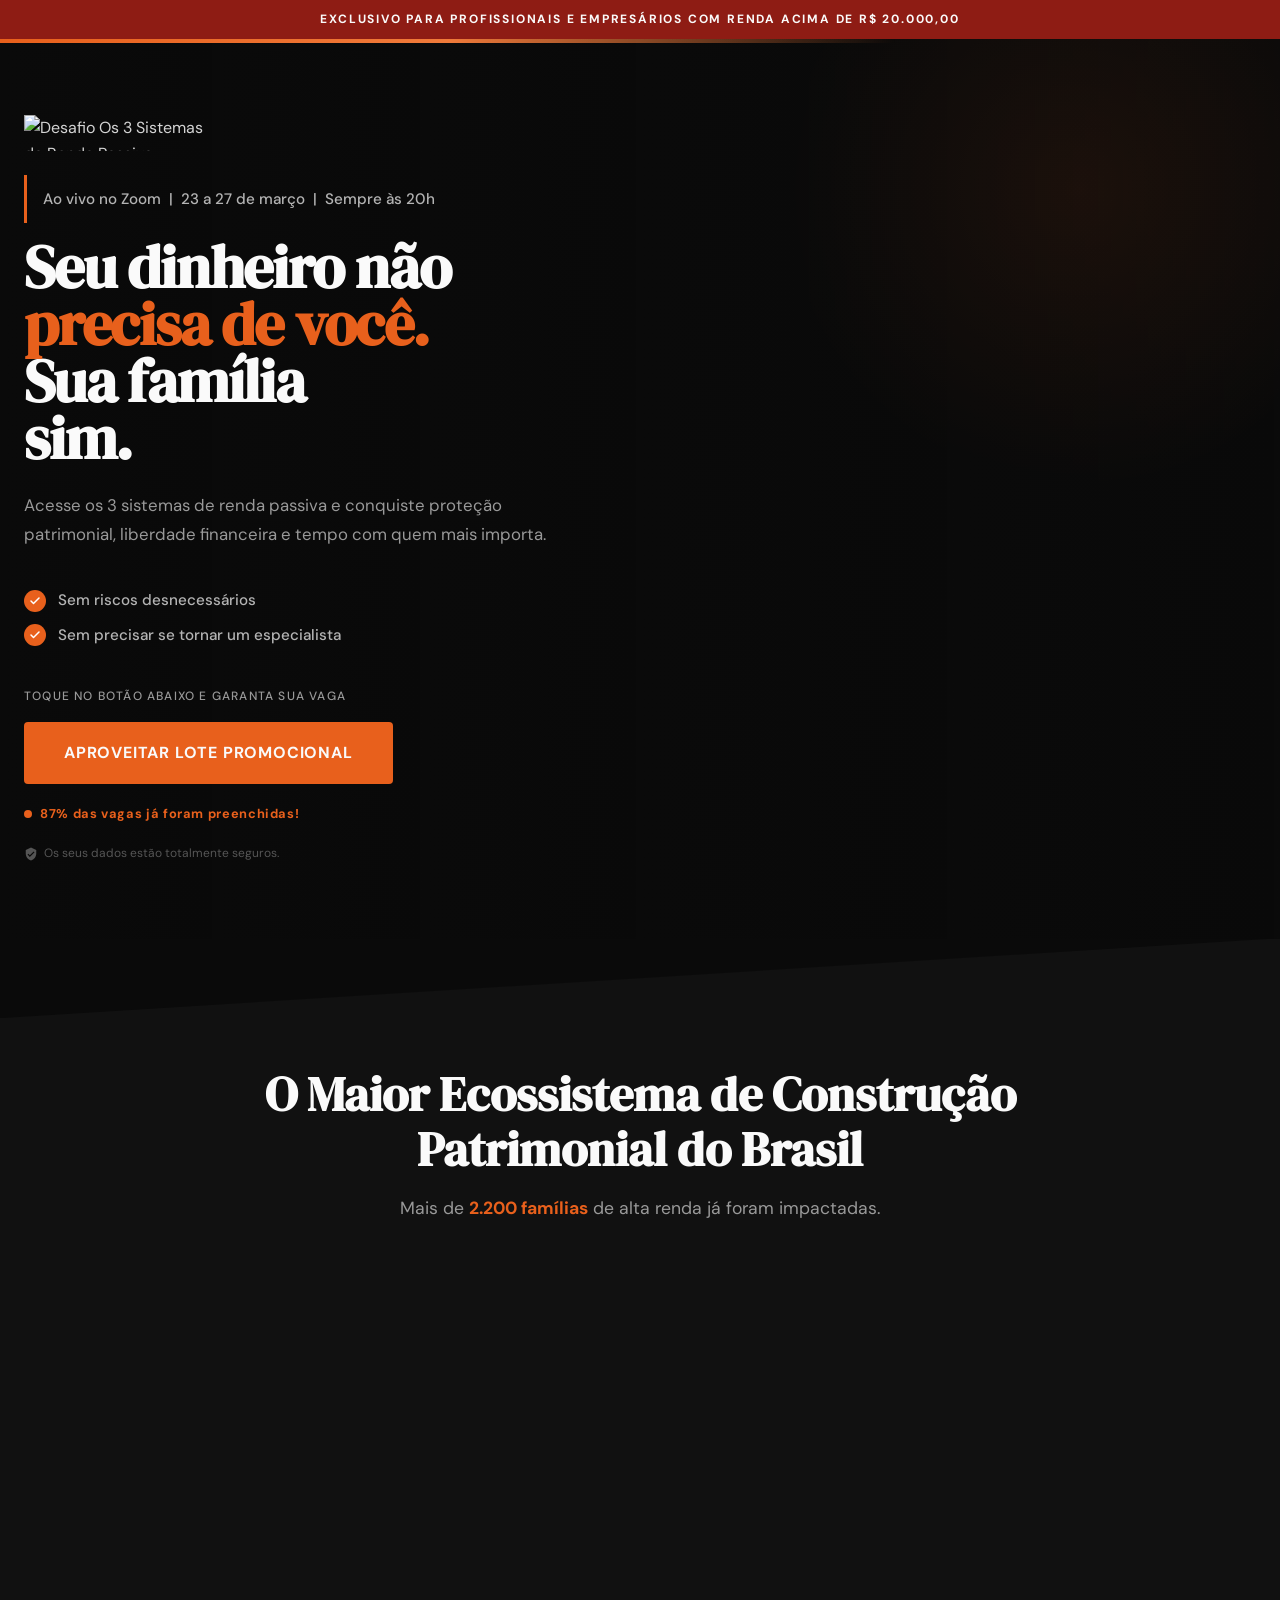
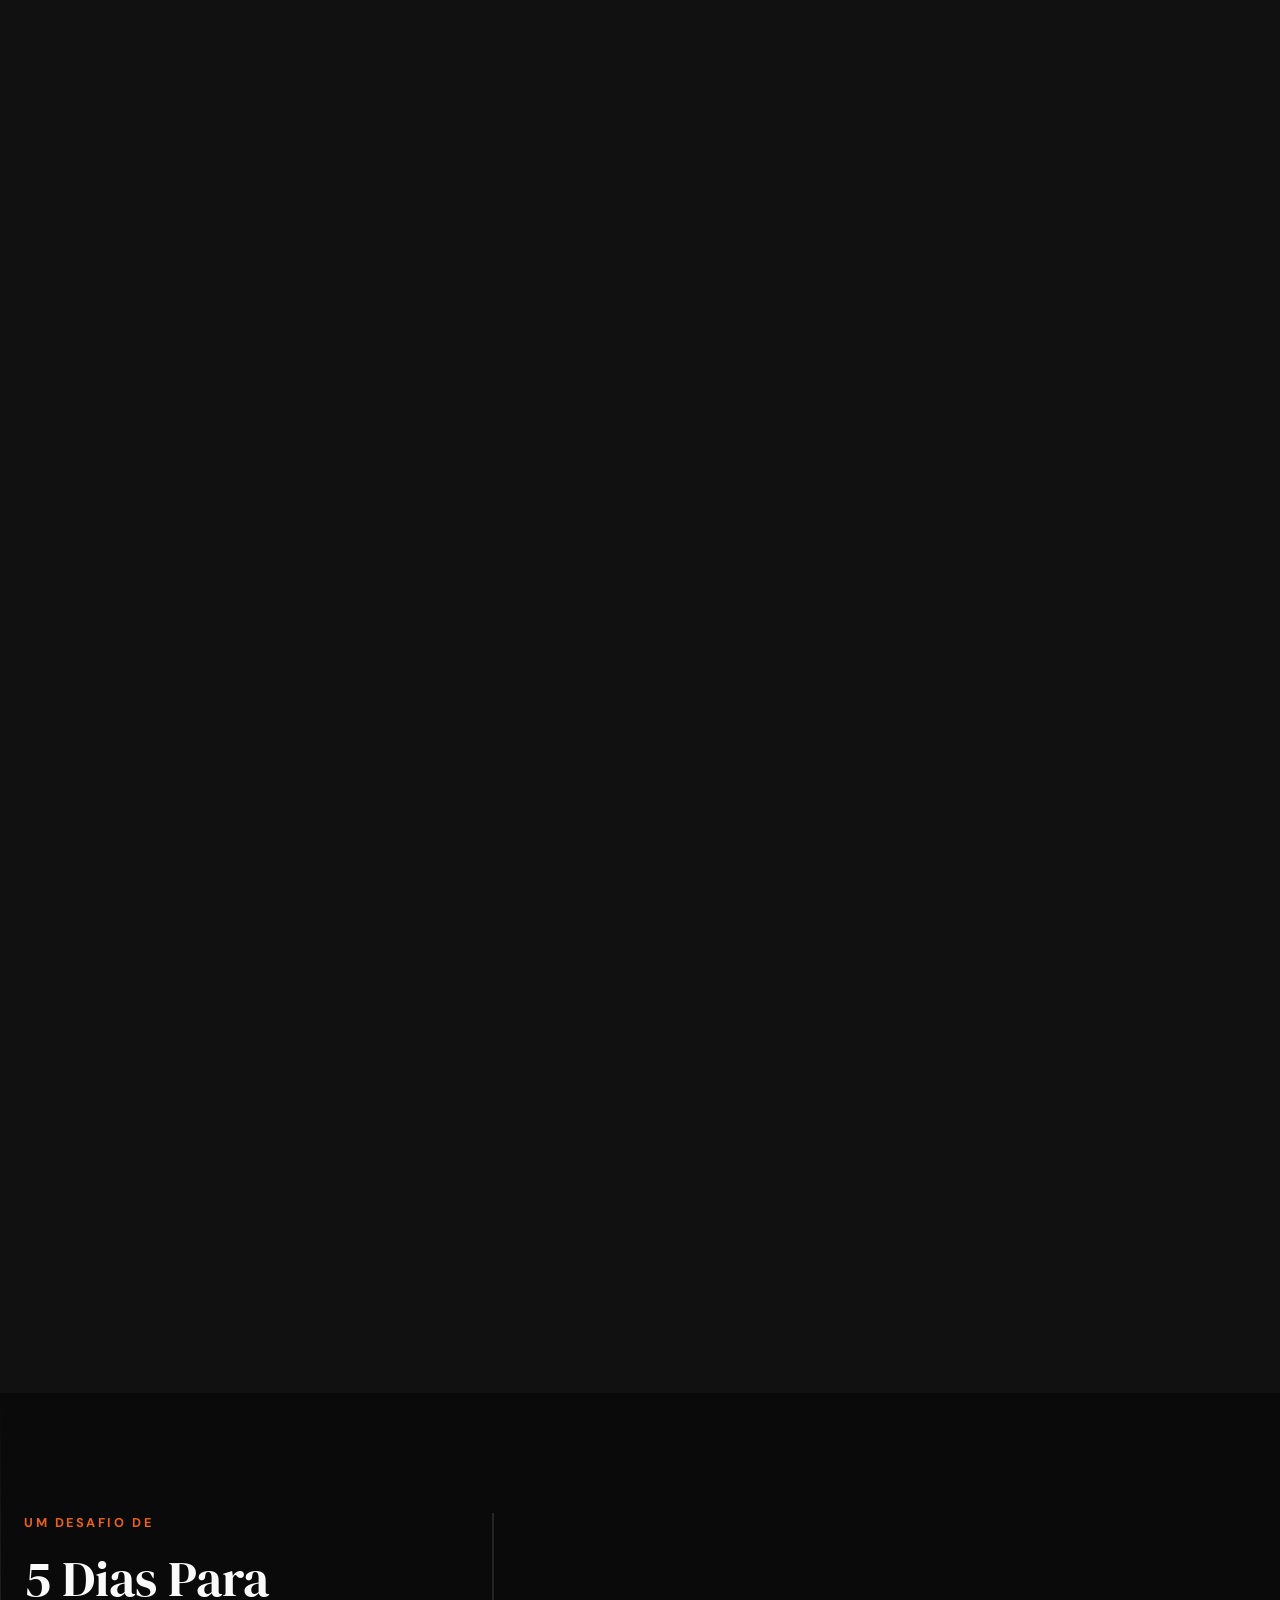
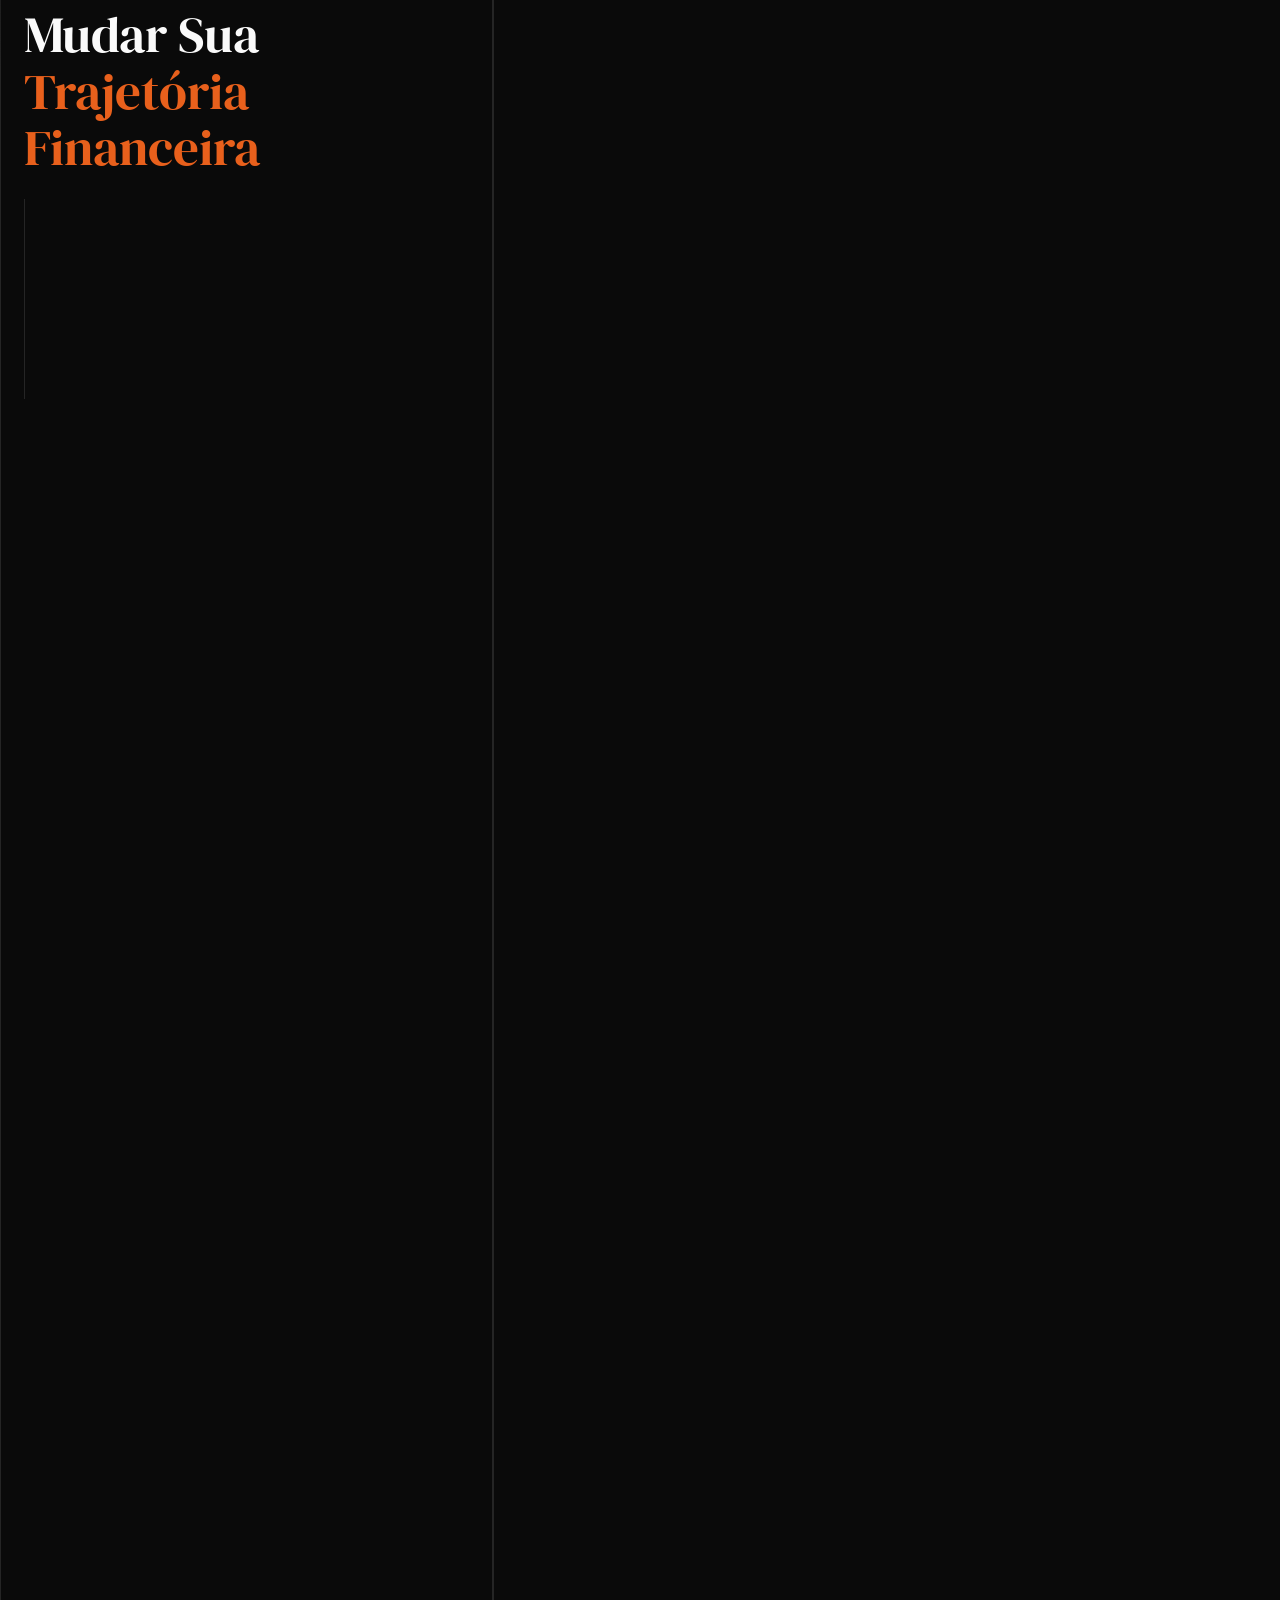
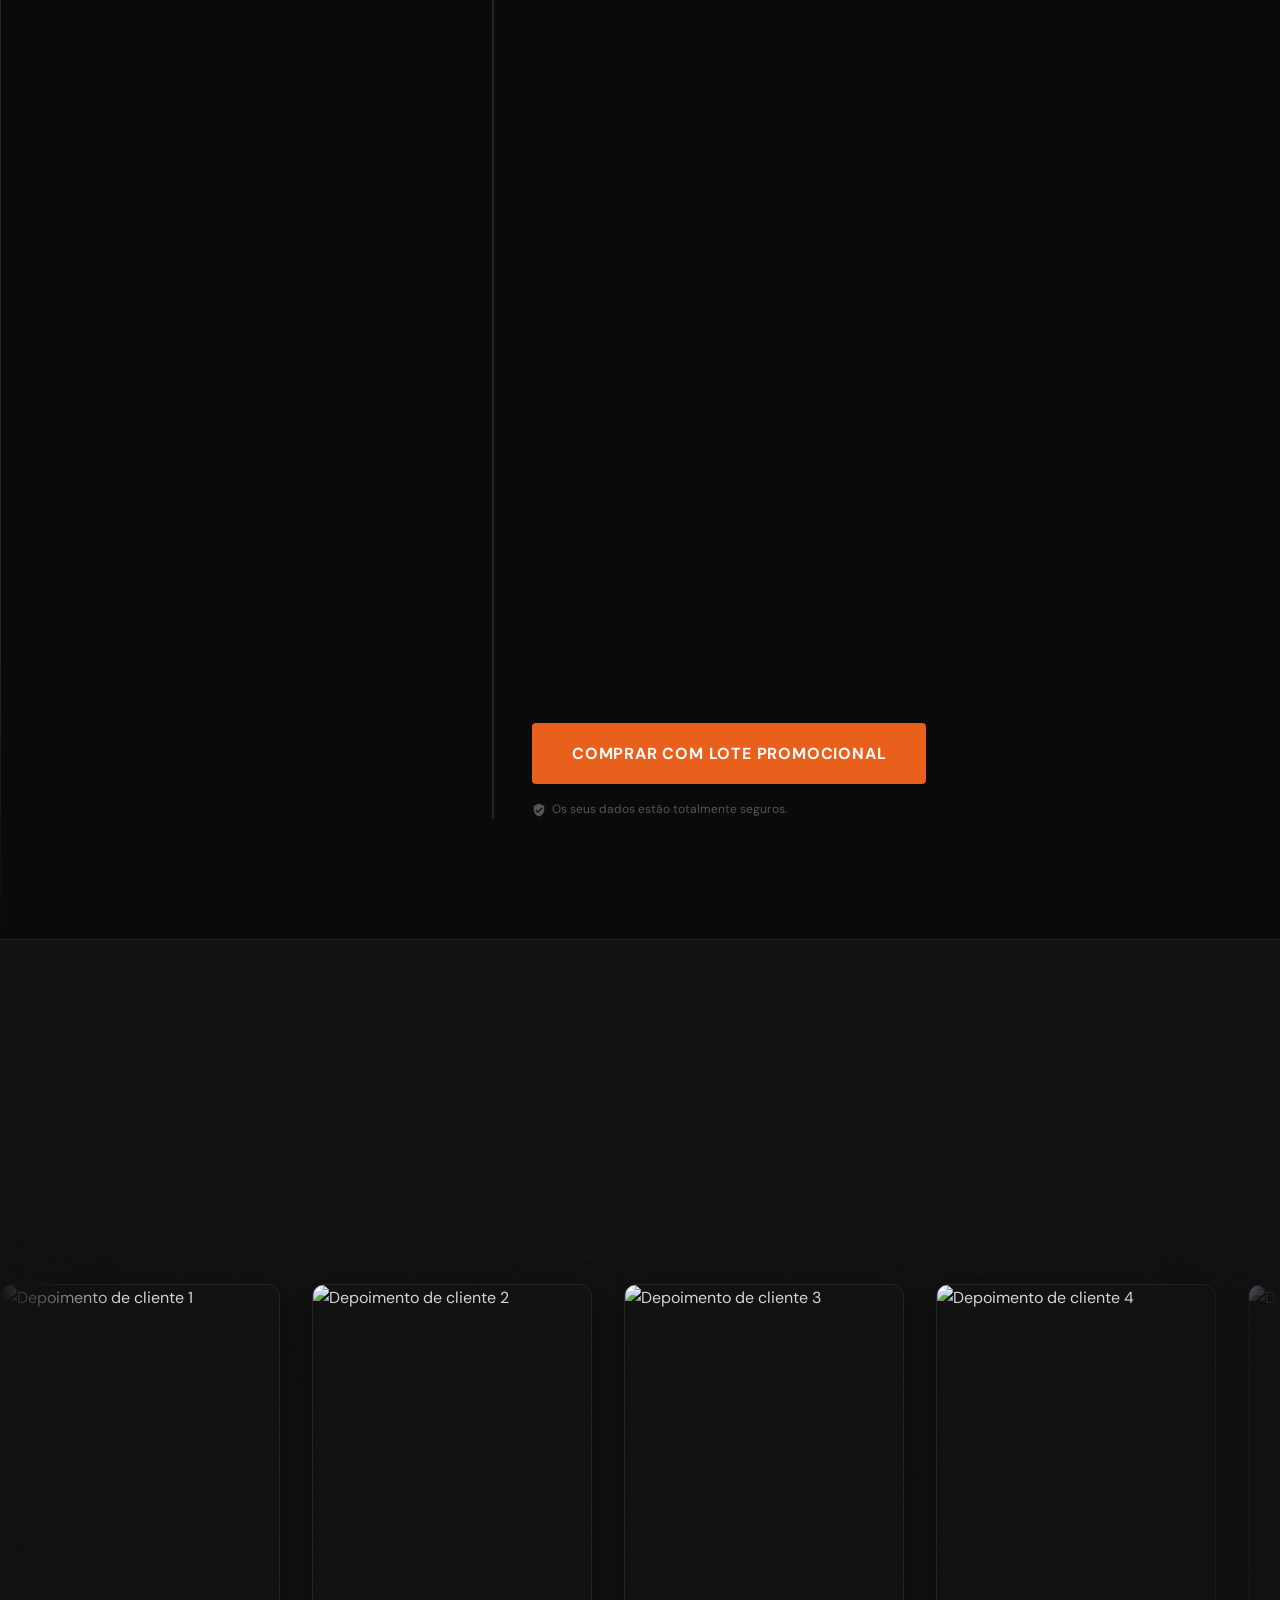
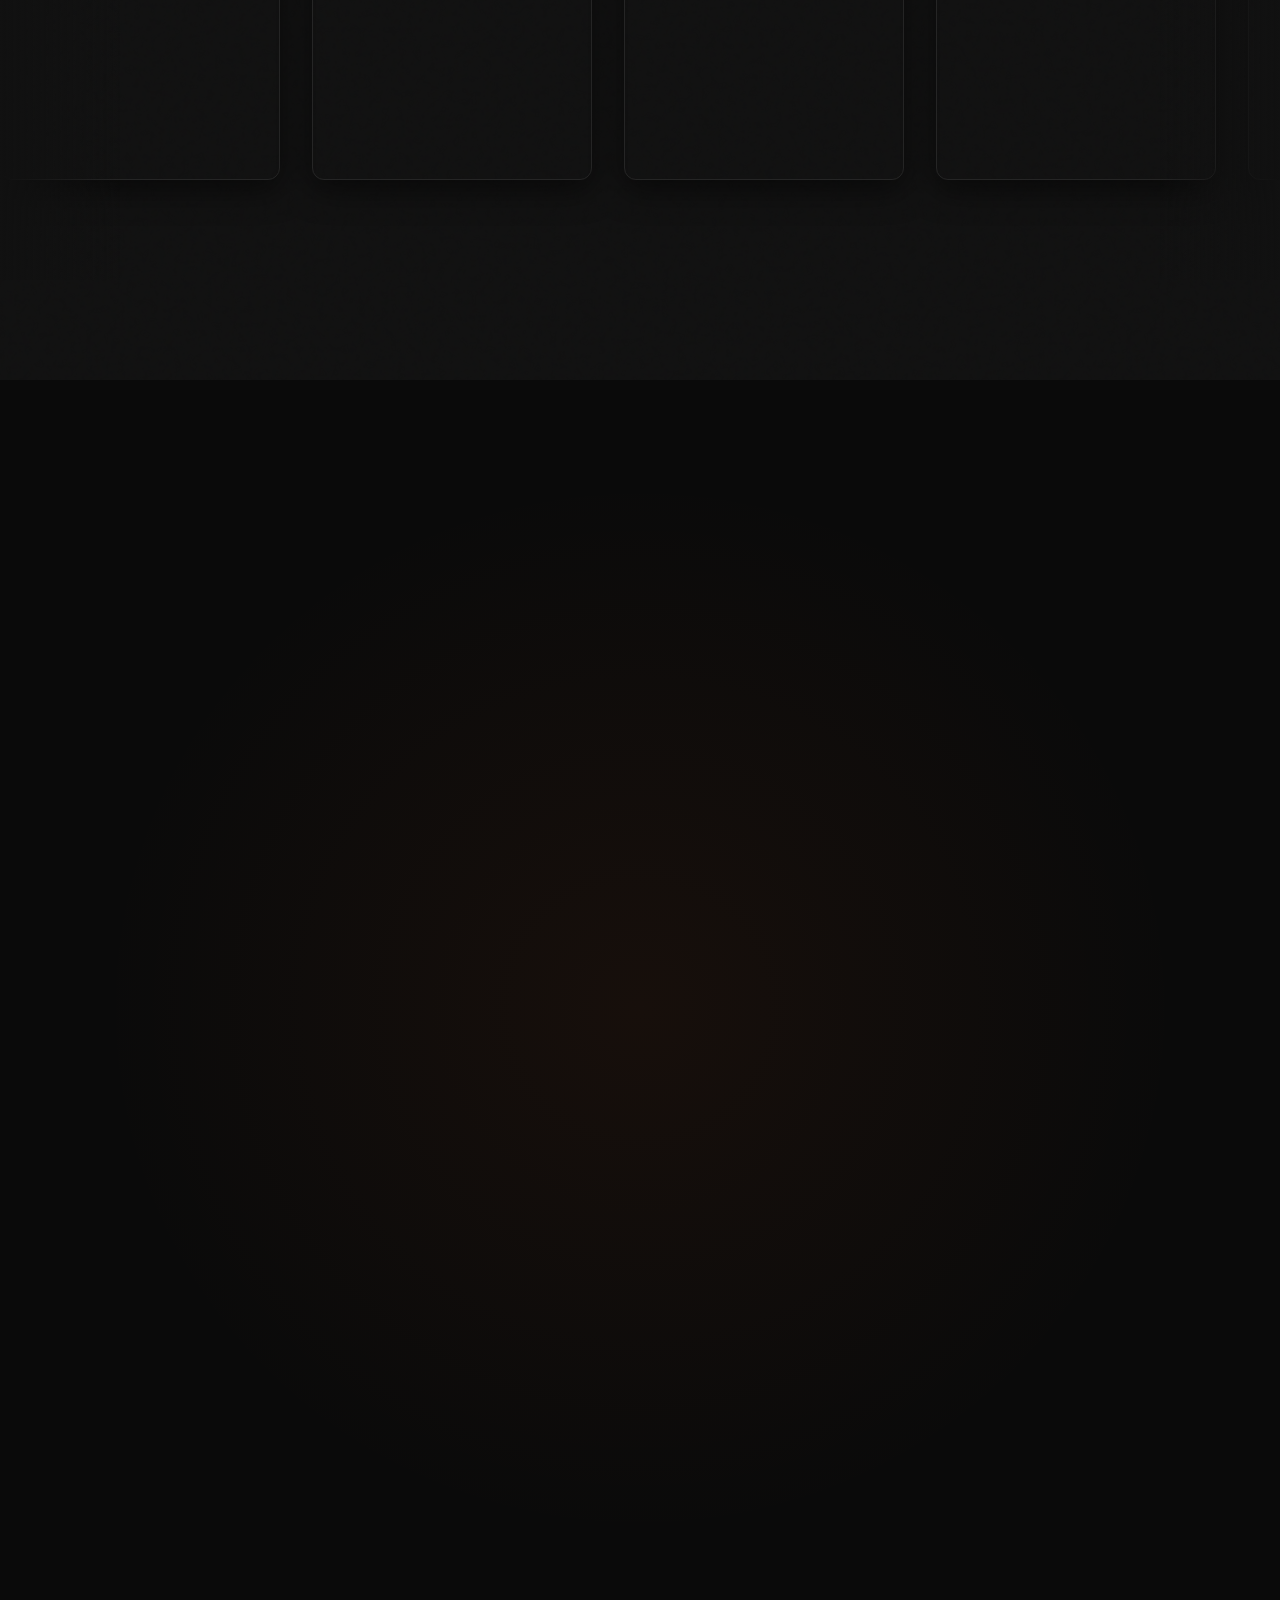
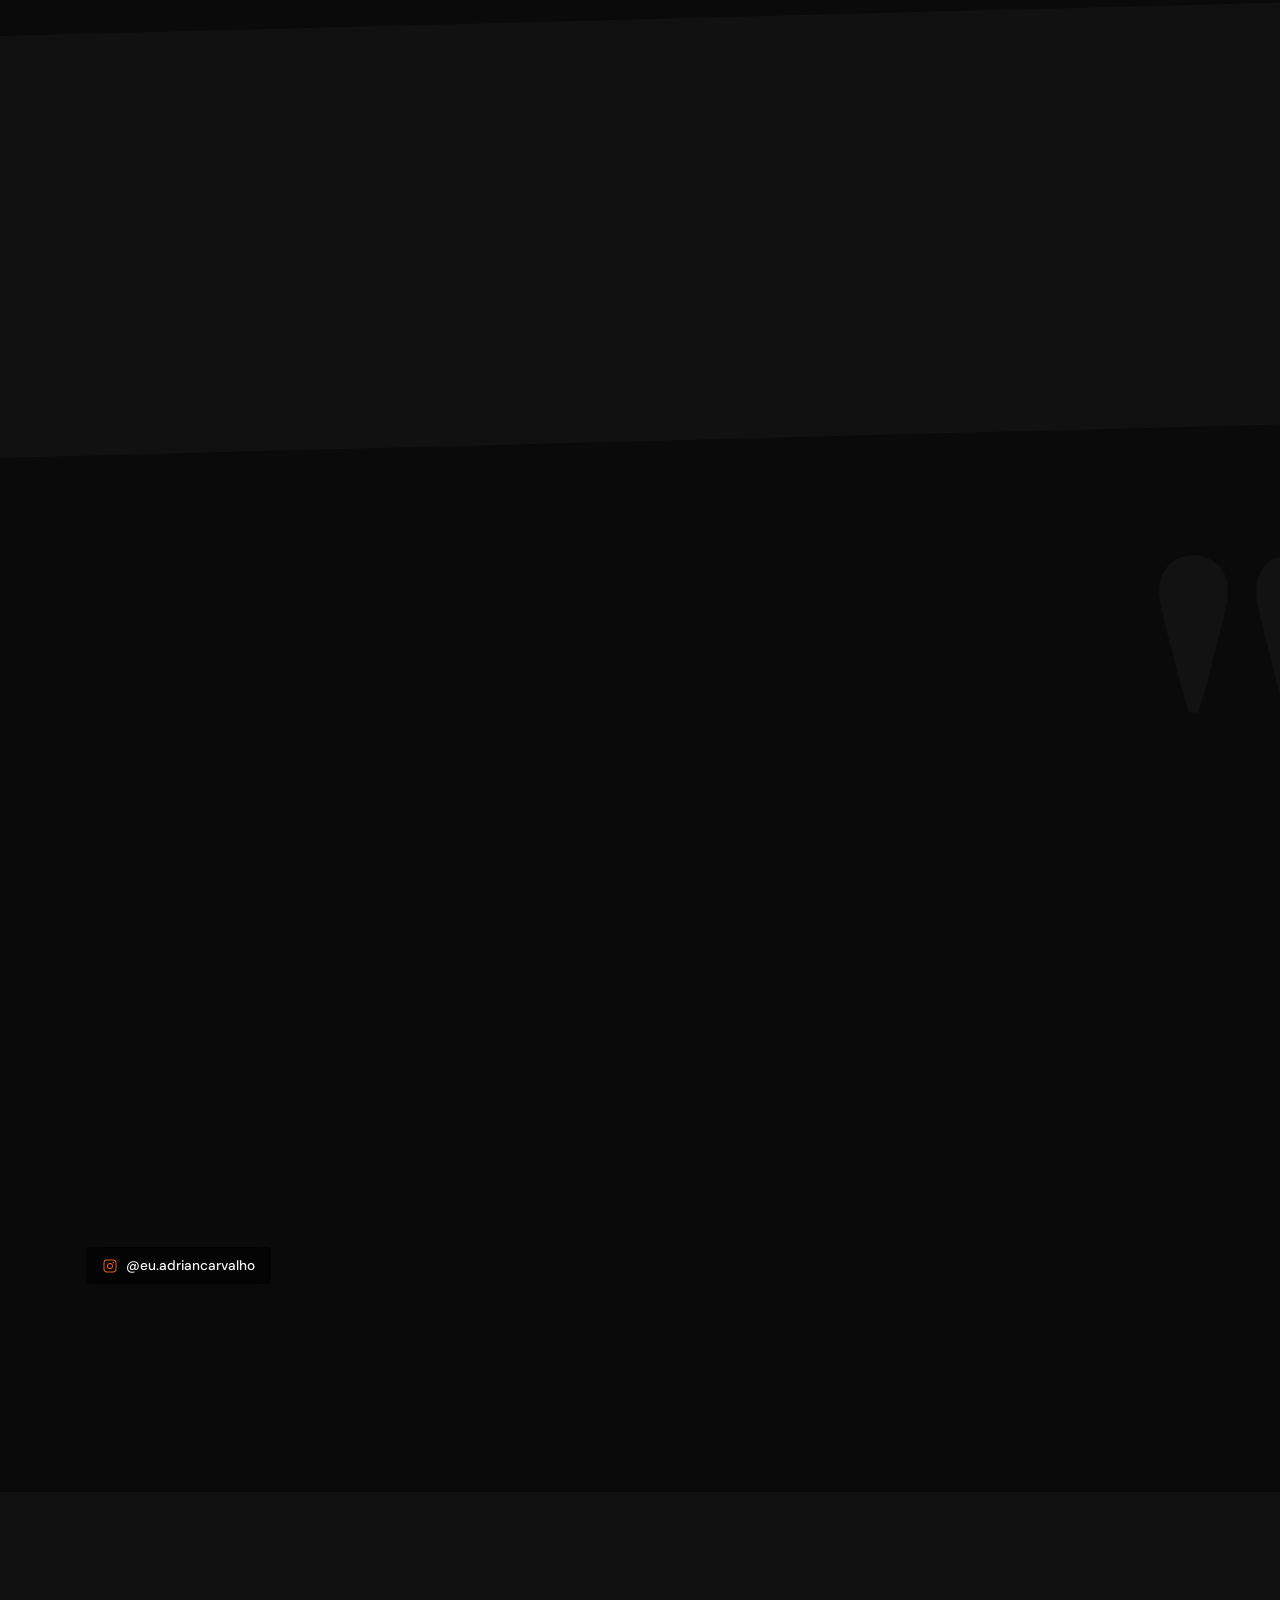
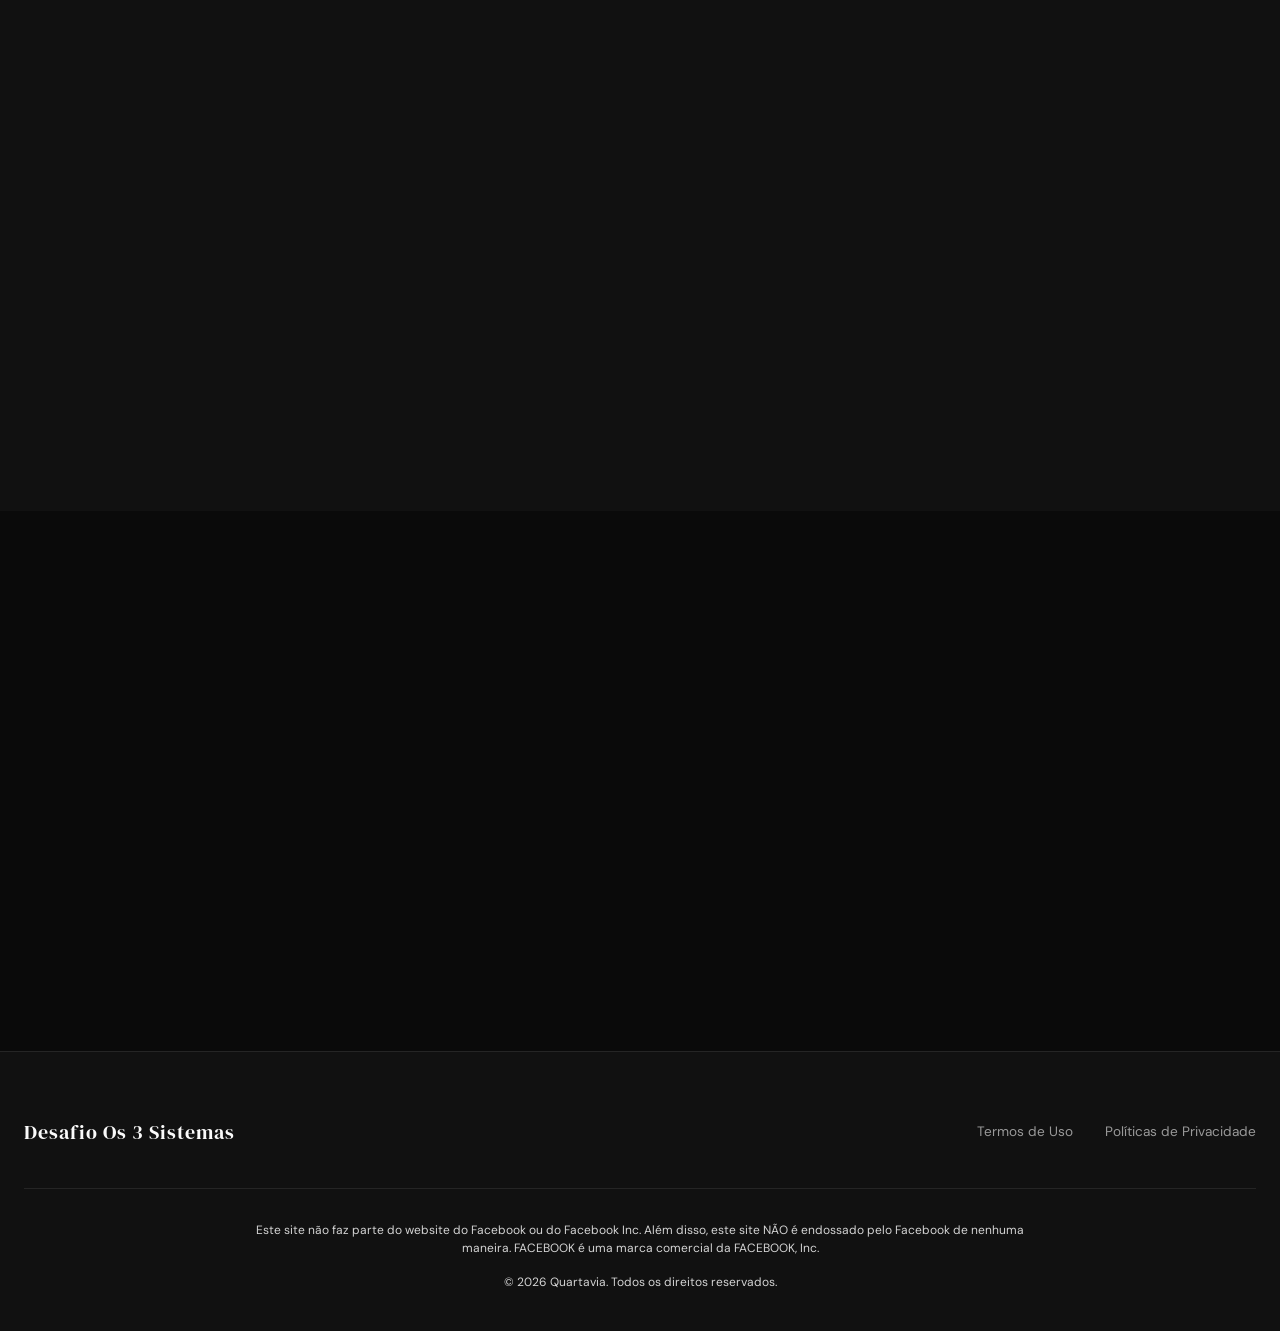
==== commit deccc057: "perf: otimizacoes seguras S1-S8 (imagens, hero, defer, preload, dns-prefetch, fonts, iframes, reduce" ====
--- a/desafio-3-sistemas-de-renda-passiva-lp05-h1-ai/index.html
+++ b/desafio-3-sistemas-de-renda-passiva-lp05-h1-ai/index.html
@@ -35,9 +35,17 @@
   <link rel="preconnect" href="https://fonts.googleapis.com">
   <link rel="preconnect" href="https://fonts.gstatic.com" crossorigin>
 
-  <!-- Fonts: DM Serif Display + DM Sans (max 3 weights) -->
+  <!-- DNS Prefetch para terceiros -->
+  <link rel="dns-prefetch" href="//www.googletagmanager.com">
+  <link rel="dns-prefetch" href="//cdn.utmify.com.br">
+  <link rel="dns-prefetch" href="//cdn.provesrc.com">
+
+  <!-- Preload hero background image -->
+  <link rel="preload" href="/.netlify/images?url=/images/Foto hero Familia.png&w=1920&q=80" as="image">
+
+  <!-- Fonts: DM Serif Display + DM Sans (max 4 weights) -->
   <link
-    href="https://fonts.googleapis.com/css2?family=DM+Sans:ital,wght@0,400;0,500;0,700;1,400&family=DM+Serif+Display:ital@0;1&display=swap"
+    href="https://fonts.googleapis.com/css2?family=DM+Sans:wght@400;500;700&family=DM+Serif+Display&display=swap"
     rel="stylesheet">
 
   <!-- intl-tel-input CSS -->
@@ -75,7 +83,7 @@
     <div class="hero__container">
       <!-- Lado esquerdo: conteúdo principal (70%) -->
       <div class="hero__content">
-        <img src="/images/Logo desafio png.png" alt="Desafio Os 3 Sistemas da Renda Passiva" class="hero__logo">
+        <img src="/.netlify/images?url=/images/Logo desafio png.png&w=600&q=80" alt="Desafio Os 3 Sistemas da Renda Passiva" class="hero__logo" width="600" height="120" loading="eager" fetchpriority="high">
 
         <p class="hero__event-info">Ao vivo no Zoom &nbsp;|&nbsp; 23 a 27 de março &nbsp;|&nbsp; Sempre às 20h</p>
 
@@ -142,7 +150,7 @@
           <iframe data-src="https://www.youtube.com/embed/wsxq7vur5oU?autoplay=1&rel=0&modestbranding=1"
             title="YouTube video player"
             allow="accelerometer; autoplay; clipboard-write; encrypted-media; gyroscope; picture-in-picture; web-share"
-            allowfullscreen></iframe>
+            allowfullscreen loading="lazy"></iframe>
         </div>
         <p class="testimonial-card__text">Ele constrói liberdade financeira com segurança e clareza.</p>
         <div class="testimonial-card__footer">
@@ -165,7 +173,7 @@
           <iframe data-src="https://www.youtube.com/embed/0SMbAvx3kbg?autoplay=1&rel=0&modestbranding=1"
             title="YouTube video player"
             allow="accelerometer; autoplay; clipboard-write; encrypted-media; gyroscope; picture-in-picture; web-share"
-            allowfullscreen></iframe>
+            allowfullscreen loading="lazy"></iframe>
         </div>
         <p class="testimonial-card__text">Metodologia e seriedade do evento é diferente de tudo o que ele viu.</p>
         <div class="testimonial-card__footer">
@@ -188,7 +196,7 @@
           <iframe data-src="https://www.youtube.com/embed/pCjADRNK67w?autoplay=1&rel=0&modestbranding=1"
             title="YouTube video player"
             allow="accelerometer; autoplay; clipboard-write; encrypted-media; gyroscope; picture-in-picture; web-share"
-            allowfullscreen></iframe>
+            allowfullscreen loading="lazy"></iframe>
         </div>
         <p class="testimonial-card__text">"Adrian é a melhor pessoa para dar a real direção da liberdade financeira"</p>
         <div class="testimonial-card__footer">
@@ -211,7 +219,7 @@
           <iframe data-src="https://www.youtube.com/embed/Mnekarl2OXs?autoplay=1&rel=0&modestbranding=1"
             title="YouTube video player"
             allow="accelerometer; autoplay; clipboard-write; encrypted-media; gyroscope; picture-in-picture; web-share"
-            allowfullscreen></iframe>
+            allowfullscreen loading="lazy"></iframe>
         </div>
         <p class="testimonial-card__text">Implementou o plano patrimonial para se aposentar em 5 anos.</p>
         <div class="testimonial-card__footer">
@@ -234,7 +242,7 @@
           <iframe data-src="https://www.youtube.com/embed/J3wsp4-83D4?autoplay=1&rel=0&modestbranding=1"
             title="YouTube video player"
             allow="accelerometer; autoplay; clipboard-write; encrypted-media; gyroscope; picture-in-picture; web-share"
-            allowfullscreen></iframe>
+            allowfullscreen loading="lazy"></iframe>
         </div>
         <p class="testimonial-card__text">Hoje ela tem clareza de como proteger seu patrimônio e ter autonomia
           financeira.</p>
@@ -258,7 +266,7 @@
           <iframe data-src="https://www.youtube.com/embed/MuucmyeZkkI?autoplay=1&rel=0&modestbranding=1"
             title="YouTube video player"
             allow="accelerometer; autoplay; clipboard-write; encrypted-media; gyroscope; picture-in-picture; web-share"
-            allowfullscreen></iframe>
+            allowfullscreen loading="lazy"></iframe>
         </div>
         <p class="testimonial-card__text">Ela dorme melhor depois de proteger seu patrimônio.</p>
         <div class="testimonial-card__footer">
@@ -309,7 +317,7 @@
               </p>
             </div>
             <div class="schedule-card__image-wrapper">
-              <img src="/.netlify/images?url=/images/sessão-aula-dia-1.jpg&w=600&q=80" alt="Aula 1" loading="lazy">
+              <img src="/.netlify/images?url=/images/sessão-aula-dia-1.jpg&w=600&q=80" alt="Aula 1" loading="lazy" width="600" height="1067">
             </div>
           </div>
         </article>
@@ -334,7 +342,7 @@
               </p>
             </div>
             <div class="schedule-card__image-wrapper">
-              <img src="/.netlify/images?url=/images/sessão-aula-dia-2.jpg&w=600&q=80" alt="Aula 2" loading="lazy">
+              <img src="/.netlify/images?url=/images/sessão-aula-dia-2.jpg&w=600&q=80" alt="Aula 2" loading="lazy" width="600" height="1067">
             </div>
           </div>
         </article>
@@ -363,7 +371,7 @@
               </ul>
             </div>
             <div class="schedule-card__image-wrapper">
-              <img src="/.netlify/images?url=/images/sessão-aula-dia-3.jpg&w=600&q=80" alt="Aula 3" loading="lazy">
+              <img src="/.netlify/images?url=/images/sessão-aula-dia-3.jpg&w=600&q=80" alt="Aula 3" loading="lazy" width="600" height="1067">
             </div>
           </div>
         </article>
@@ -389,7 +397,7 @@
               </p>
             </div>
             <div class="schedule-card__image-wrapper">
-              <img src="/.netlify/images?url=/images/sessão-aula-dia-4.jpg&w=600&q=80" alt="Aula 4" loading="lazy">
+              <img src="/.netlify/images?url=/images/sessão-aula-dia-4.jpg&w=600&q=80" alt="Aula 4" loading="lazy" width="600" height="1067">
             </div>
           </div>
         </article>
@@ -414,7 +422,7 @@
               </p>
             </div>
             <div class="schedule-card__image-wrapper">
-              <img src="/.netlify/images?url=/images/sessão-aula-dia-5.jpg&w=600&q=80" alt="Aula 5" loading="lazy">
+              <img src="/.netlify/images?url=/images/sessão-aula-dia-5.jpg&w=600&q=80" alt="Aula 5" loading="lazy" width="600" height="1067">
             </div>
           </div>
         </article>
@@ -459,55 +467,55 @@
         <!-- Grupo 1 -->
         <div class="results-print">
           <img src="/.netlify/images?url=/images/Depoimento print 1.jpeg&w=400&q=80" alt="Depoimento de cliente 1"
-            loading="lazy">
+            loading="lazy" width="400" height="711">
         </div>
         <div class="results-print">
           <img src="/.netlify/images?url=/images/Depoimento print 2.jpeg&w=400&q=80" alt="Depoimento de cliente 2"
-            loading="lazy">
+            loading="lazy" width="400" height="711">
         </div>
         <div class="results-print">
           <img src="/.netlify/images?url=/images/Depoimento print 3.jpeg&w=400&q=80" alt="Depoimento de cliente 3"
-            loading="lazy">
+            loading="lazy" width="400" height="711">
         </div>
         <div class="results-print">
           <img src="/.netlify/images?url=/images/Depoimento print 4.jpeg&w=400&q=80" alt="Depoimento de cliente 4"
-            loading="lazy">
+            loading="lazy" width="400" height="711">
         </div>
 
         <!-- Grupo 2 -->
         <div class="results-print">
           <img src="/.netlify/images?url=/images/Depoimento print 1.jpeg&w=400&q=80"
-            alt="Depoimento de cliente 1 duplicado" loading="lazy">
+            alt="Depoimento de cliente 1 duplicado" loading="lazy" width="400" height="711">
         </div>
         <div class="results-print">
           <img src="/.netlify/images?url=/images/Depoimento print 2.jpeg&w=400&q=80"
-            alt="Depoimento de cliente 2 duplicado" loading="lazy">
+            alt="Depoimento de cliente 2 duplicado" loading="lazy" width="400" height="711">
         </div>
         <div class="results-print">
           <img src="/.netlify/images?url=/images/Depoimento print 3.jpeg&w=400&q=80"
-            alt="Depoimento de cliente 3 duplicado" loading="lazy">
+            alt="Depoimento de cliente 3 duplicado" loading="lazy" width="400" height="711">
         </div>
         <div class="results-print">
           <img src="/.netlify/images?url=/images/Depoimento print 4.jpeg&w=400&q=80"
-            alt="Depoimento de cliente 4 duplicado" loading="lazy">
+            alt="Depoimento de cliente 4 duplicado" loading="lazy" width="400" height="711">
         </div>
 
         <!-- Grupo 3 (Triplicado para loop infinito real em qualquer tela) -->
         <div class="results-print">
           <img src="/.netlify/images?url=/images/Depoimento print 1.jpeg&w=400&q=80"
-            alt="Depoimento de cliente 1 triplicado" loading="lazy">
+            alt="Depoimento de cliente 1 triplicado" loading="lazy" width="400" height="711">
         </div>
         <div class="results-print">
           <img src="/.netlify/images?url=/images/Depoimento print 2.jpeg&w=400&q=80"
-            alt="Depoimento de cliente 2 triplicado" loading="lazy">
+            alt="Depoimento de cliente 2 triplicado" loading="lazy" width="400" height="711">
         </div>
         <div class="results-print">
           <img src="/.netlify/images?url=/images/Depoimento print 3.jpeg&w=400&q=80"
-            alt="Depoimento de cliente 3 triplicado" loading="lazy">
+            alt="Depoimento de cliente 3 triplicado" loading="lazy" width="400" height="711">
         </div>
         <div class="results-print">
           <img src="/.netlify/images?url=/images/Depoimento print 4.jpeg&w=400&q=80"
-            alt="Depoimento de cliente 4 triplicado" loading="lazy">
+            alt="Depoimento de cliente 4 triplicado" loading="lazy" width="400" height="711">
         </div>
       </div>
     </div>
@@ -635,7 +643,7 @@
         <div class="expert__frame-offset" data-aos="fade-up" data-aos-delay="200"></div>
         <div class="expert__image-wrapper" data-aos="fade-up">
           <img src="/.netlify/images?url=/images/foto Adrian.jpg&w=800&q=80" alt="Adrian Carvalho" class="expert__image"
-            loading="lazy">
+            loading="lazy" width="800" height="1000">
         </div>
         <!-- Badge Instagram -->
         <a href="https://instagram.com/eu.adriancarvalho" target="_blank" rel="noopener" class="expert__insta-badge">
@@ -885,10 +893,10 @@
 
   <!-- AOS -->
   <link rel="stylesheet" href="https://unpkg.com/aos@2.3.4/dist/aos.css">
-  <script src="https://unpkg.com/aos@2.3.4/dist/aos.js"></script>
+  <script src="https://unpkg.com/aos@2.3.4/dist/aos.js" defer></script>
 
   <!-- intl-tel-input JS -->
-  <script src="https://cdn.jsdelivr.net/npm/intl-tel-input@24.6.0/build/js/intlTelInput.min.js"></script>
+  <script src="https://cdn.jsdelivr.net/npm/intl-tel-input@24.6.0/build/js/intlTelInput.min.js" defer></script>
   <!-- JS -->
   <script>
     // Inicializar AOS
@@ -1124,19 +1132,21 @@
         // Definição da URL do Webhook
         const webhookUrl = 'https://hook.us1.make.com/zj62sb6yhqtxonh1anq6g8u7jf6mtkbt';
 
-        // Coleta de dados estruturados para o Webhook em JSON
+        // Coleta de dados estruturados para o Webhook em JSON, formatado igual ao exemplo
         const webhookData = {
-          nome: nome.value.trim(),
+          name: nome.value.trim(),
           email: emailVal,
-          telefone: iti.getNumber(),
+          phone: iti.getNumber(),
           utm_source: document.getElementById('checkout-utm_source').value || '',
           utm_campaign: document.getElementById('checkout-utm_campaign').value || '',
           utm_medium: document.getElementById('checkout-utm_medium').value || '',
           utm_term: document.getElementById('checkout-utm_term').value || '',
           utm_content: document.getElementById('checkout-utm_content').value || '',
+          utm_id: document.getElementById('checkout-utm_id').value || '',
           xcod: document.getElementById('checkout-xcod').value || '',
           utm_pagina: document.getElementById('checkout-utm_pagina').value || '',
-          utm_id: document.getElementById('checkout-utm_id').value || ''
+          form_id: '685fbb4a',
+          form_name: 'd3s-popup-padrão'
         };
 
         // UTM values for URL string
@@ -1173,7 +1183,7 @@
         fetch(webhookUrl, {
           method: 'POST',
           headers: { 'Content-Type': 'application/json' },
-          body: JSON.stringify(webhookData)
+          body: JSON.stringify([webhookData])
         })
         .finally(() => {
           // Após o fetch resolver/falhar (fire-and-forget), mandamos para o pagto do Ticto.
--- a/desafio-3-sistemas-de-renda-passiva-lp05-h1-ai/style.css
+++ b/desafio-3-sistemas-de-renda-passiva-lp05-h1-ai/style.css
@@ -2597,4 +2597,17 @@
   .checkout-form__title {
     font-size: 1.3rem;
   }
+}
+
+/* ============================
+   ACESSIBILIDADE - Reduced Motion
+   ============================ */
+@media (prefers-reduced-motion: reduce) {
+  *,
+  *::before,
+  *::after {
+    animation-duration: 0.01ms !important;
+    animation-iteration-count: 1 !important;
+    transition-duration: 0.01ms !important;
+  }
 }
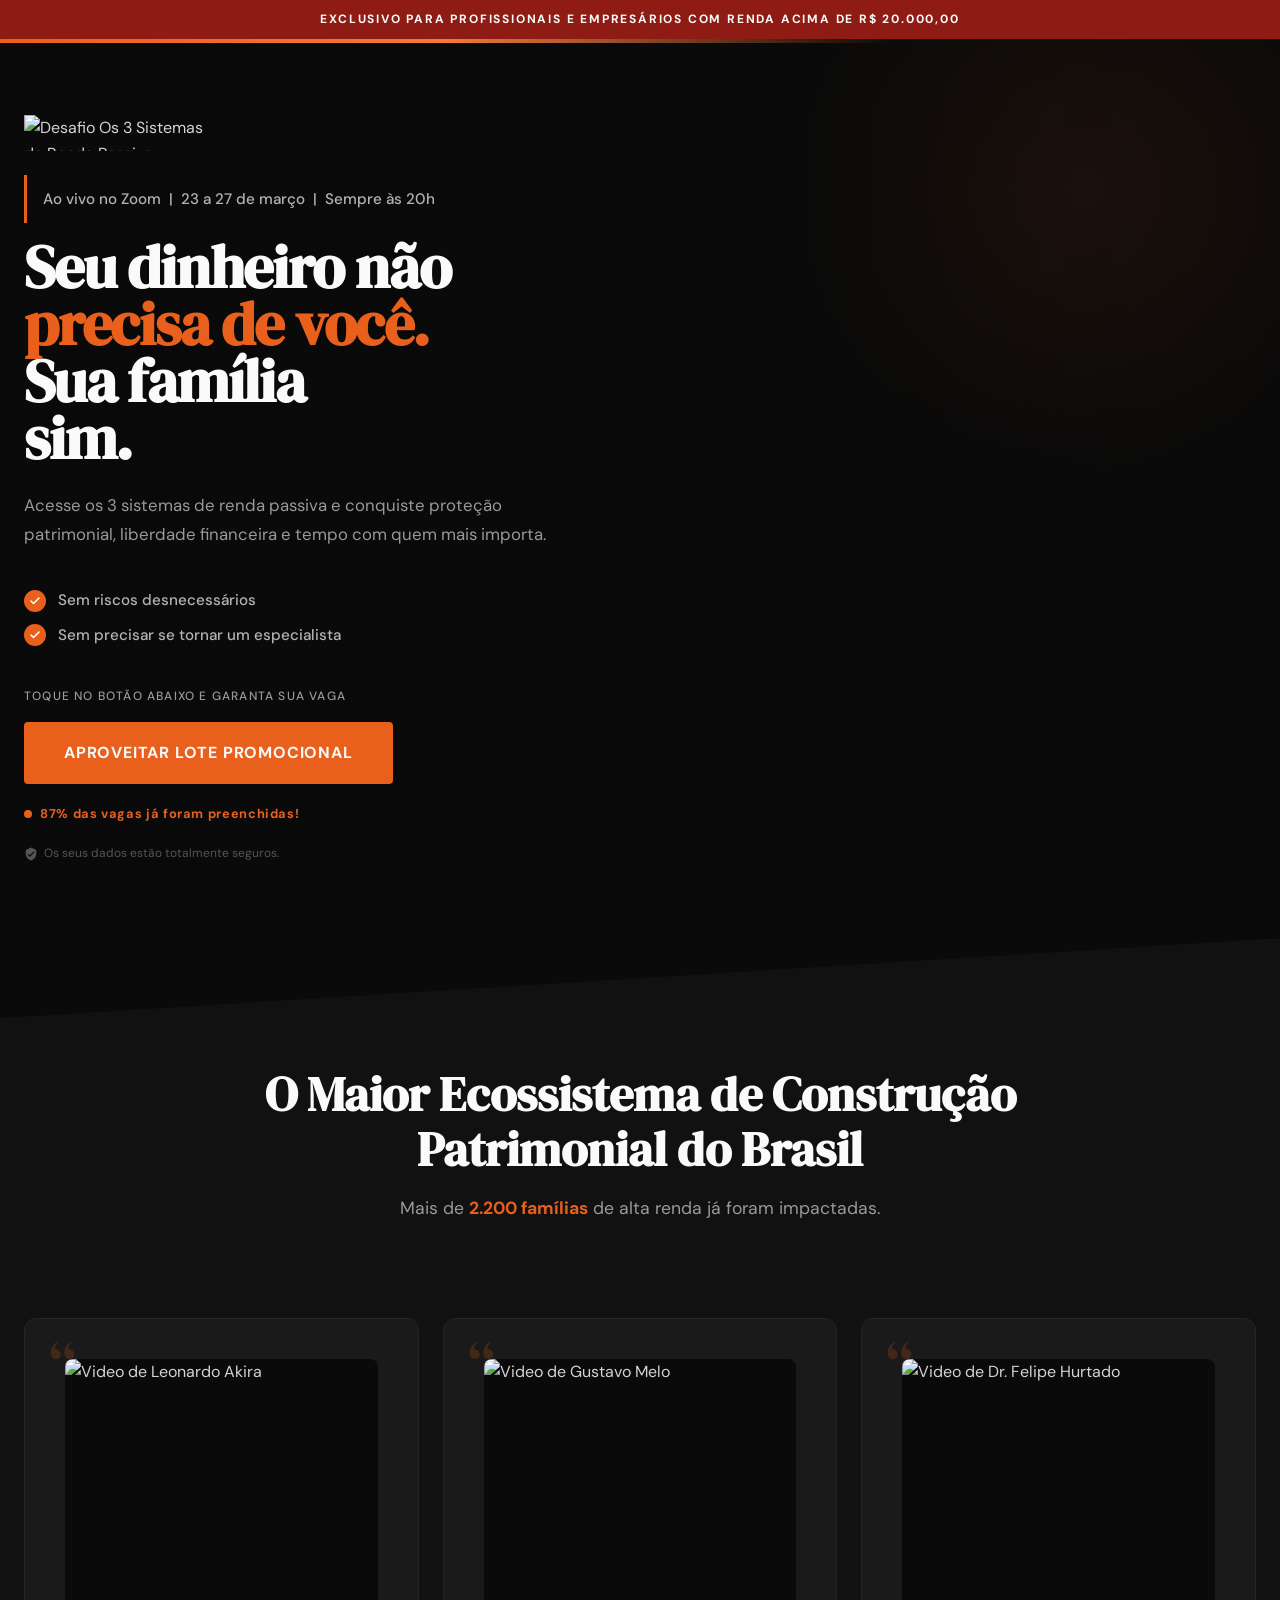
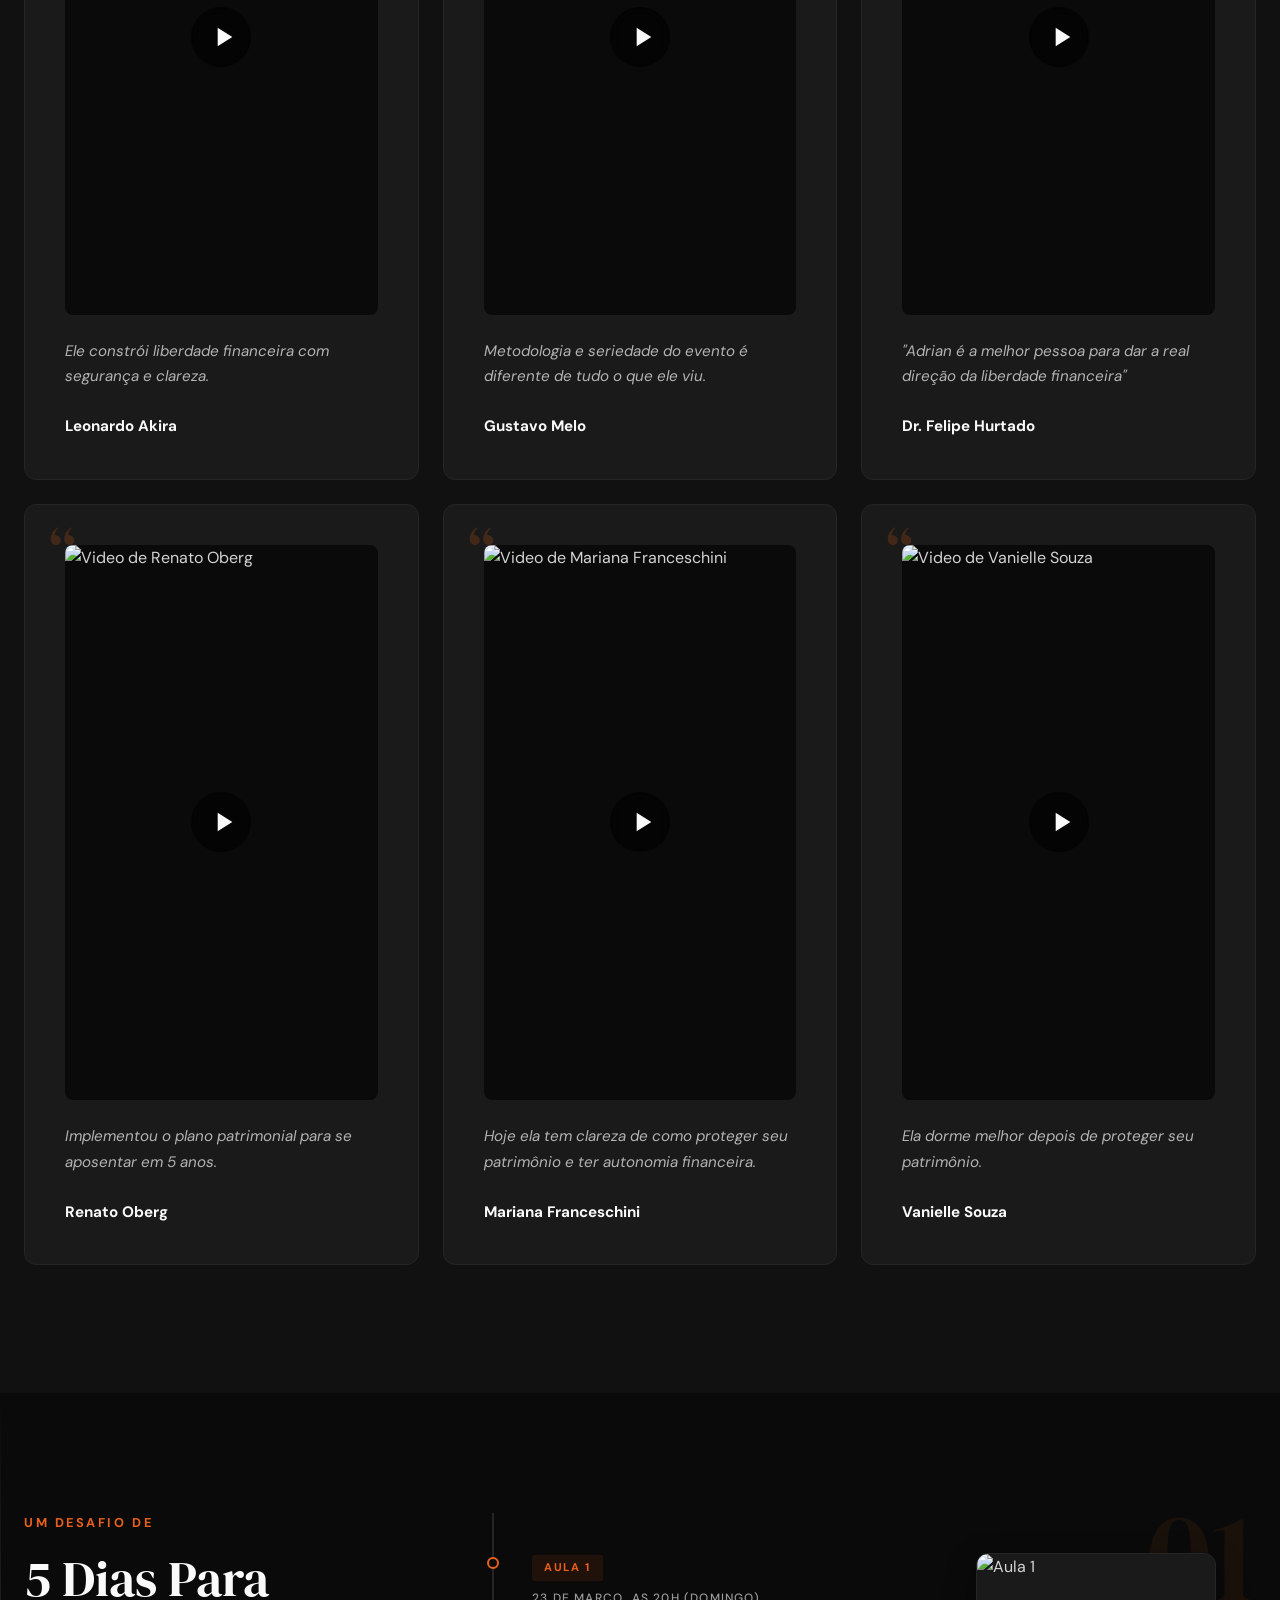
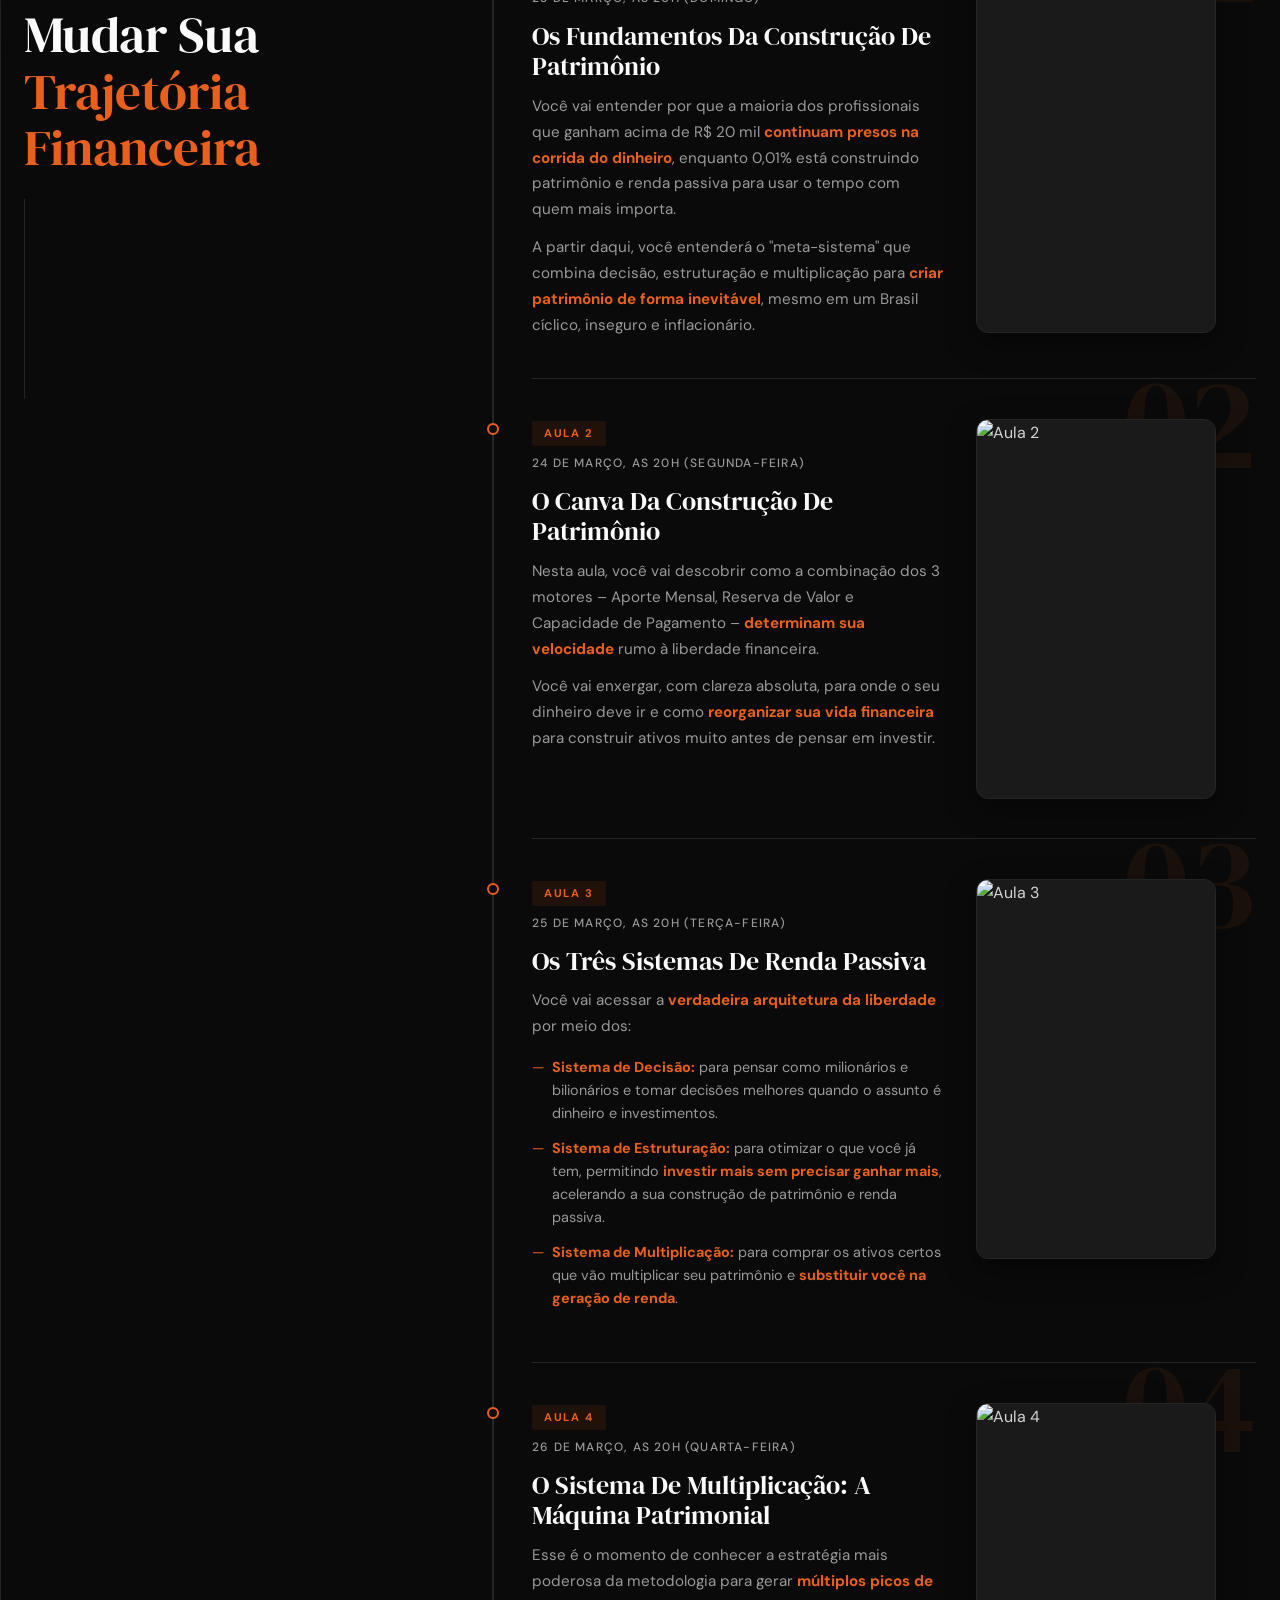
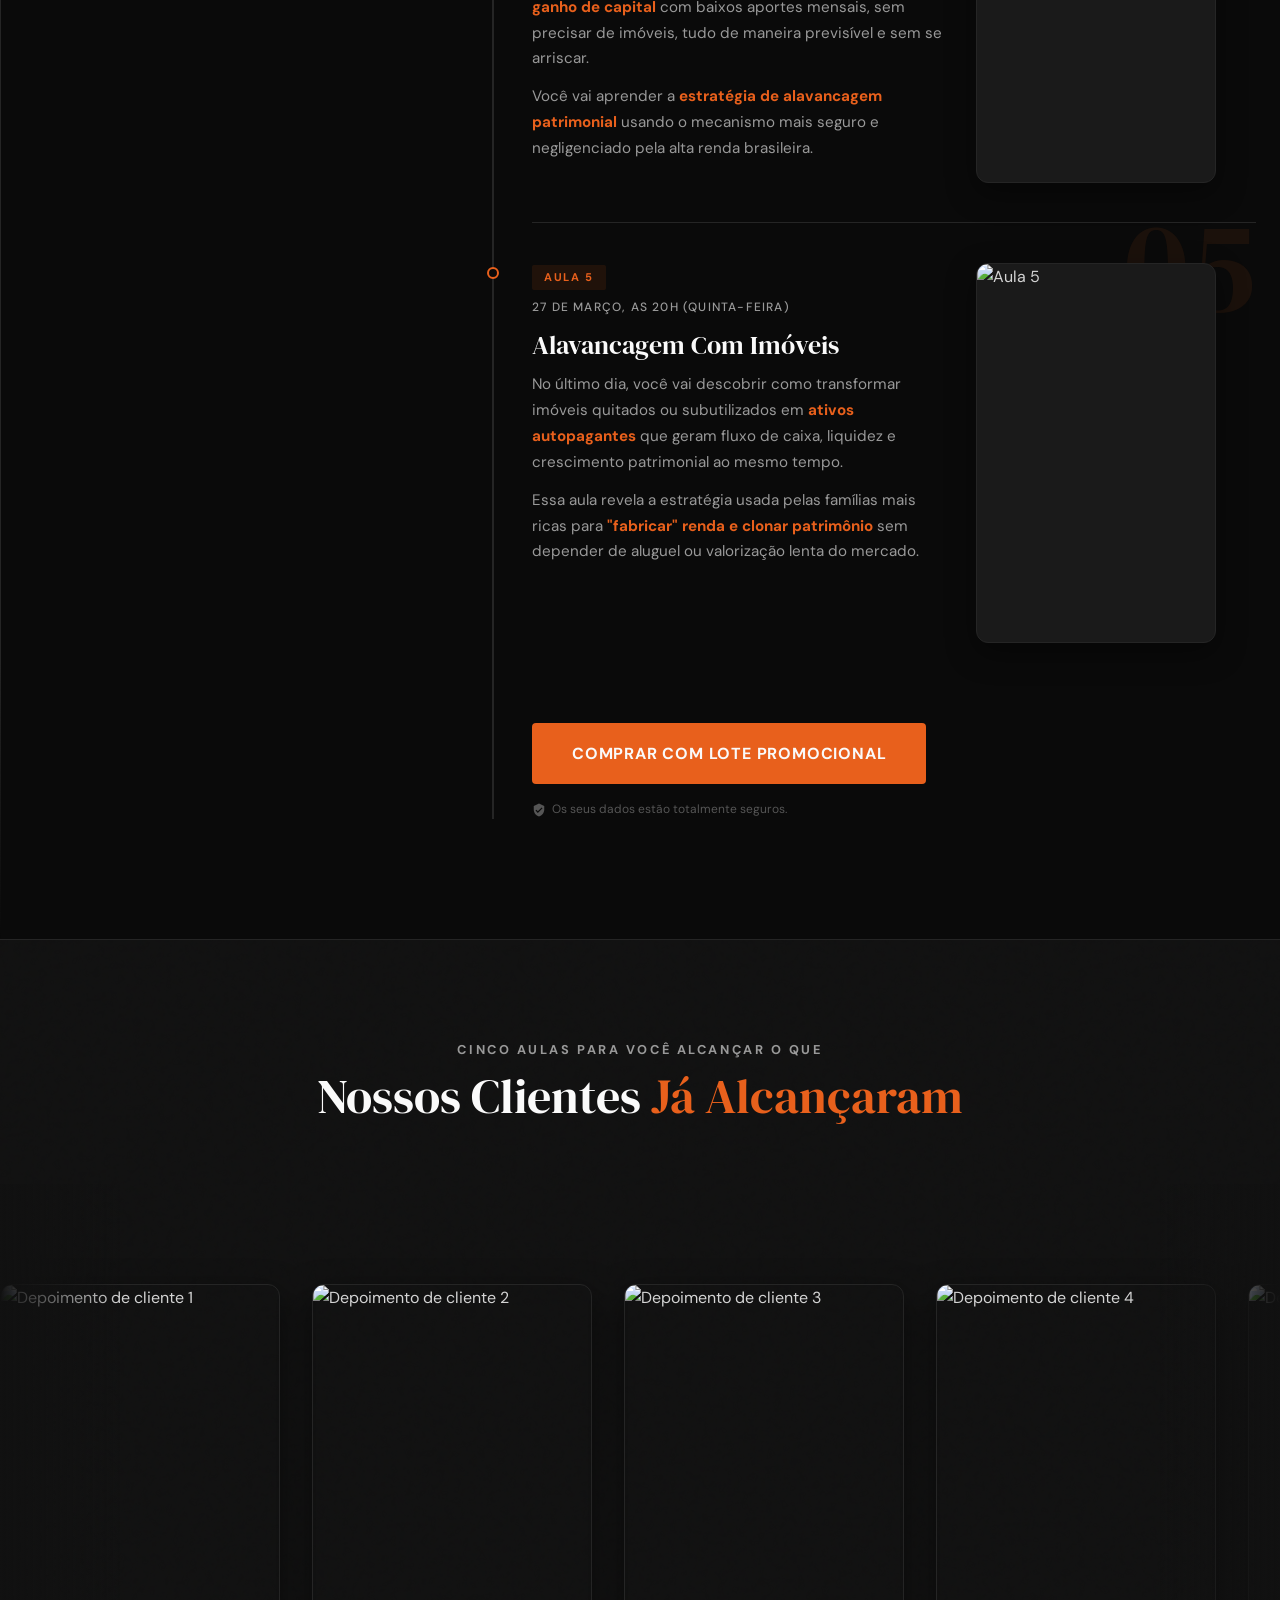
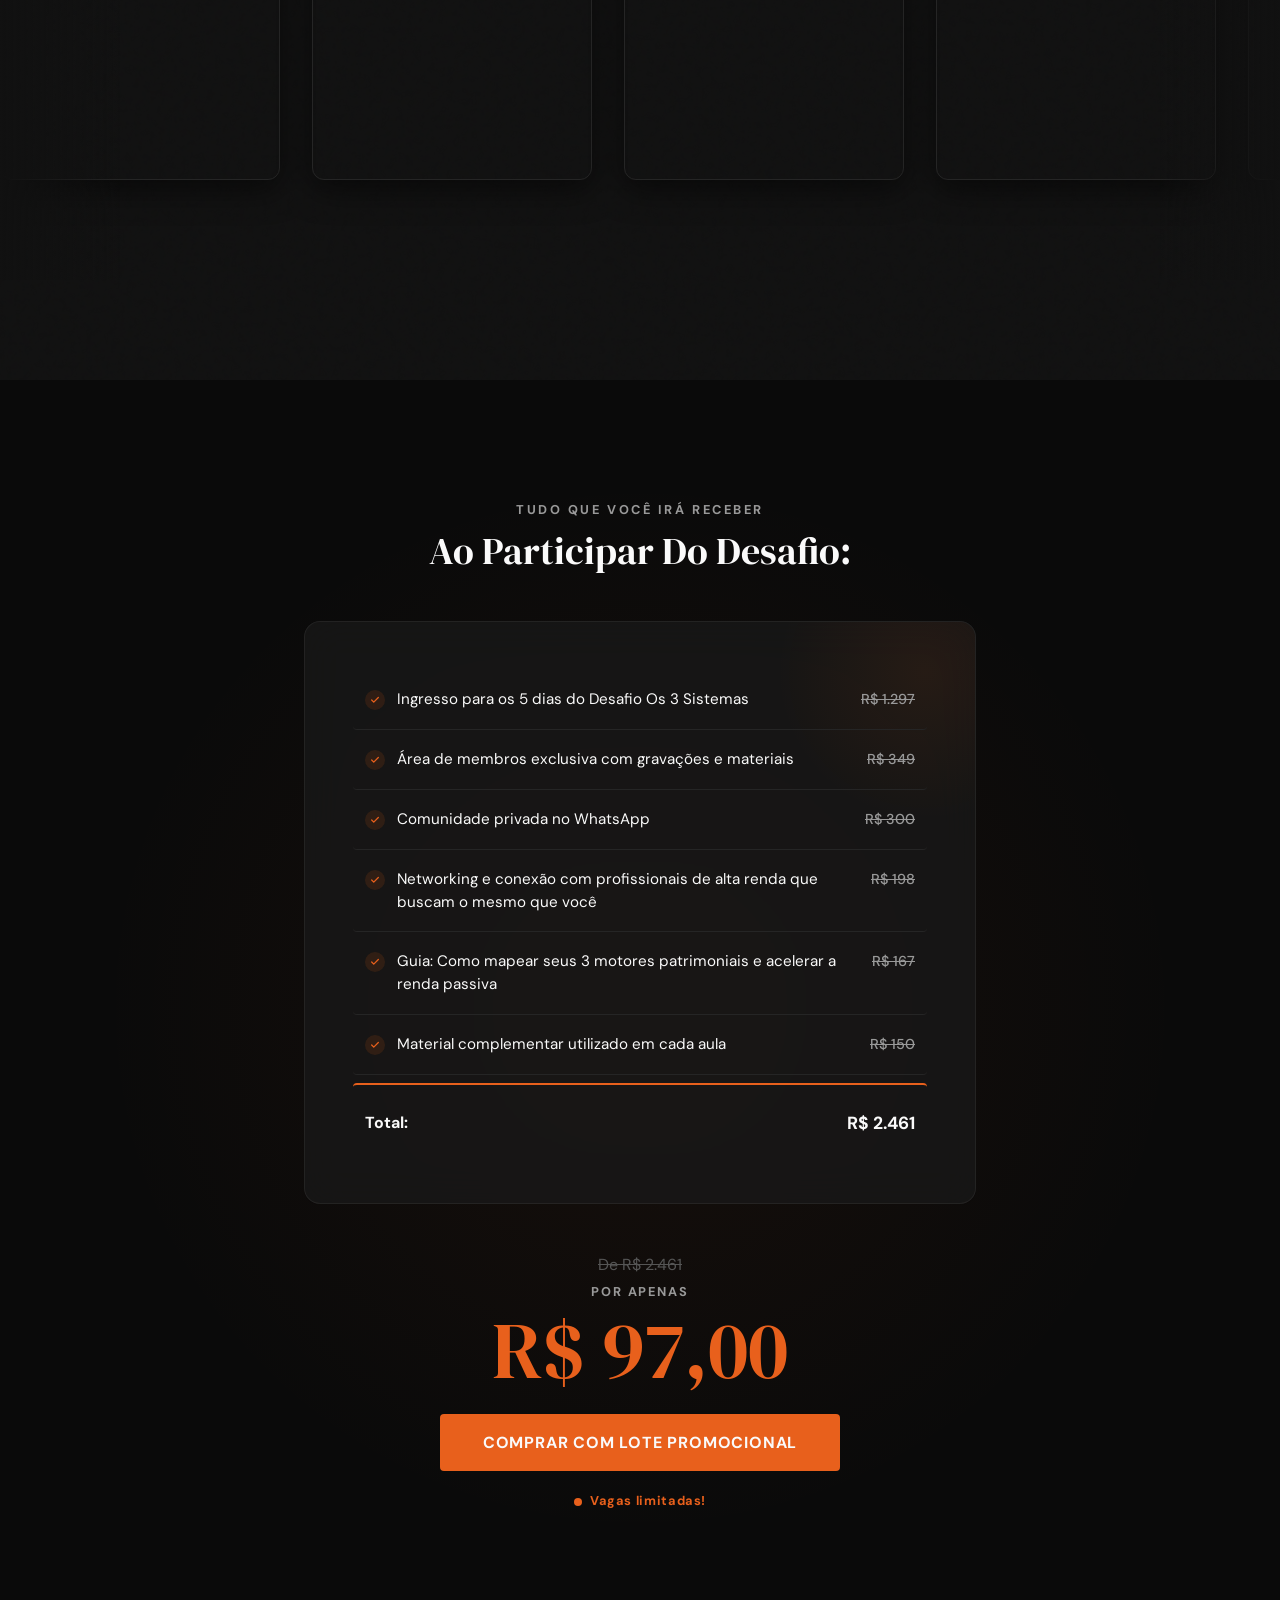
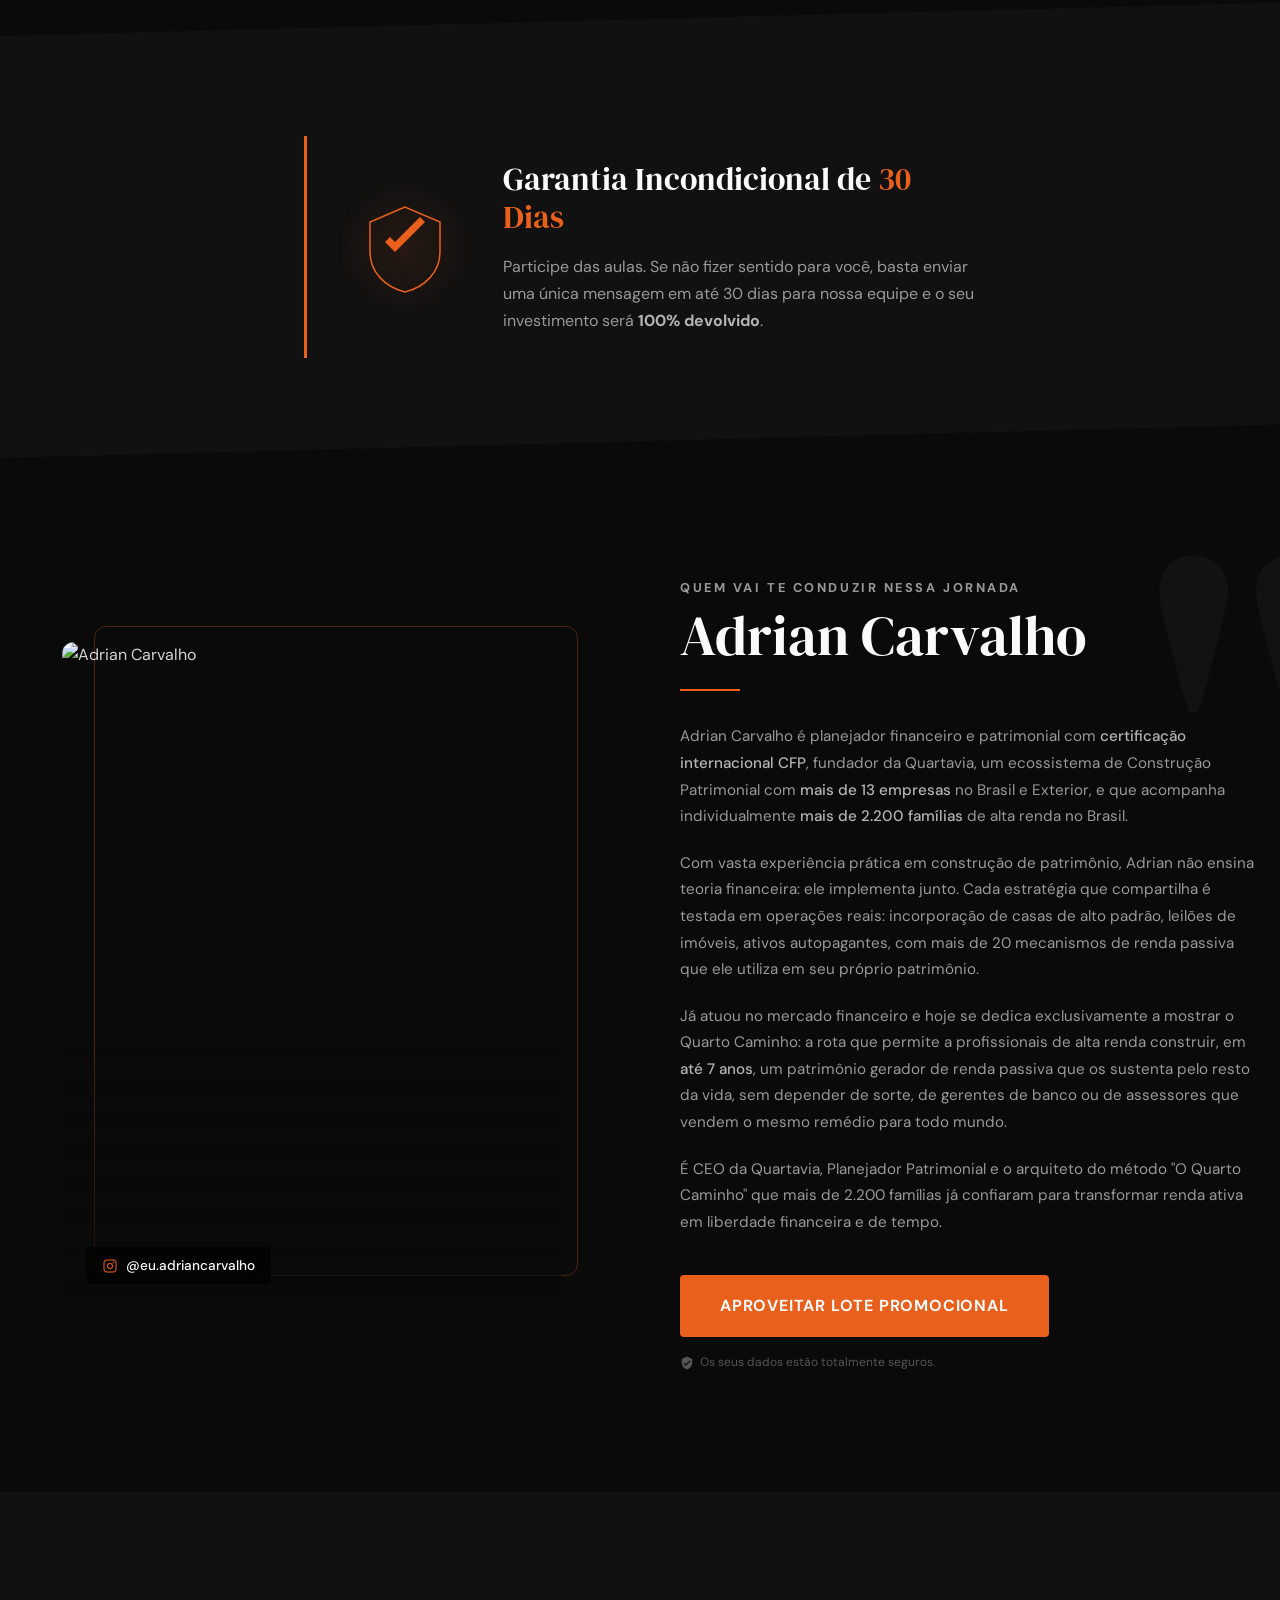
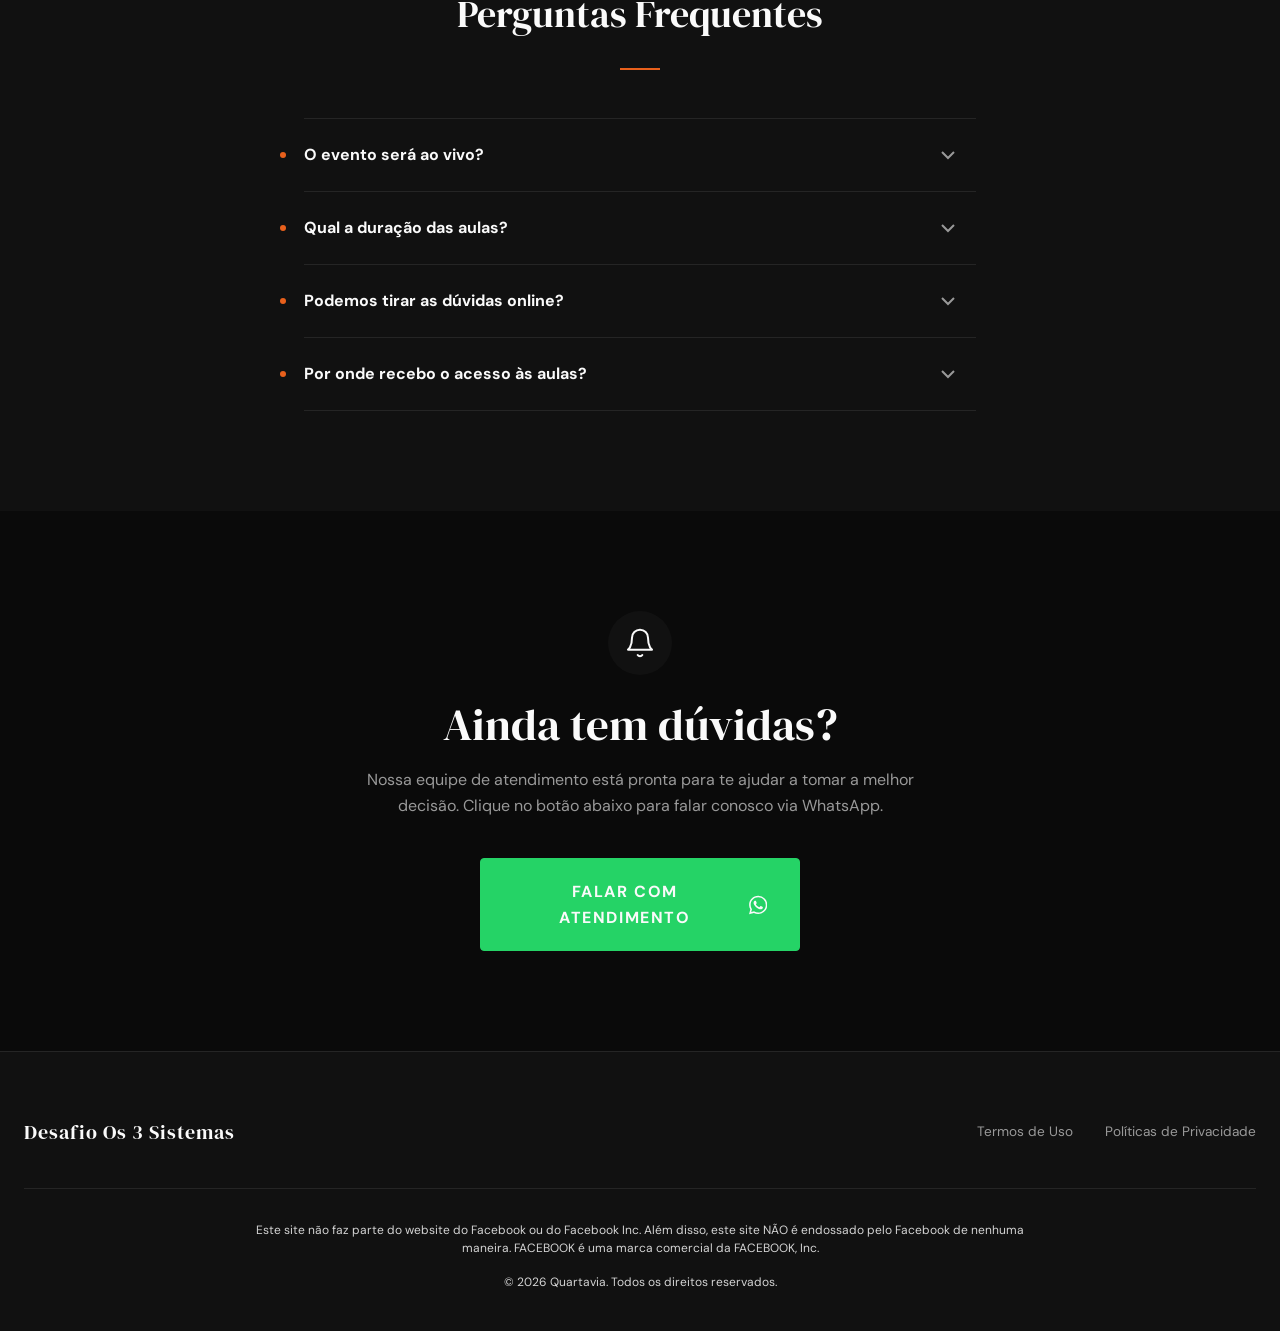
==== commit 2fa765b7: "fix: move AOS.init inside DOMContentLoaded and AOS CSS to head" ====
--- a/desafio-3-sistemas-de-renda-passiva-lp05-h1-ai/index.html
+++ b/desafio-3-sistemas-de-renda-passiva-lp05-h1-ai/index.html
@@ -50,6 +50,9 @@
 
   <!-- intl-tel-input CSS -->
   <link rel="stylesheet" href="https://cdn.jsdelivr.net/npm/intl-tel-input@24.6.0/build/css/intlTelInput.css">
+
+  <!-- AOS CSS -->
+  <link rel="stylesheet" href="https://unpkg.com/aos@2.3.4/dist/aos.css">
 
   <!-- CSS -->
   <link rel="stylesheet" href="/desafio-3-sistemas-de-renda-passiva-lp05-h1-ai/style.css">
@@ -891,25 +894,23 @@
     </div>
   </div>
 
-  <!-- AOS -->
-  <link rel="stylesheet" href="https://unpkg.com/aos@2.3.4/dist/aos.css">
+  <!-- AOS JS -->
   <script src="https://unpkg.com/aos@2.3.4/dist/aos.js" defer></script>
 
   <!-- intl-tel-input JS -->
   <script src="https://cdn.jsdelivr.net/npm/intl-tel-input@24.6.0/build/js/intlTelInput.min.js" defer></script>
   <!-- JS -->
   <script>
-    // Inicializar AOS
-    AOS.init({
-      duration: 800,
-      easing: 'ease-out-cubic',
-      once: true,
-      offset: 80,
-      disableMutationObserver: true
-    });
-
     // IntersectionObserver para timeline (Seção 3)
     document.addEventListener("DOMContentLoaded", () => {
+      // Inicializar AOS
+      AOS.init({
+        duration: 800,
+        easing: 'ease-out-cubic',
+        once: true,
+        offset: 80,
+        disableMutationObserver: true
+      });
       // Play Video Function setup
       window.playVideo = function (thumbEl) {
         const wrapper = thumbEl.parentElement;
